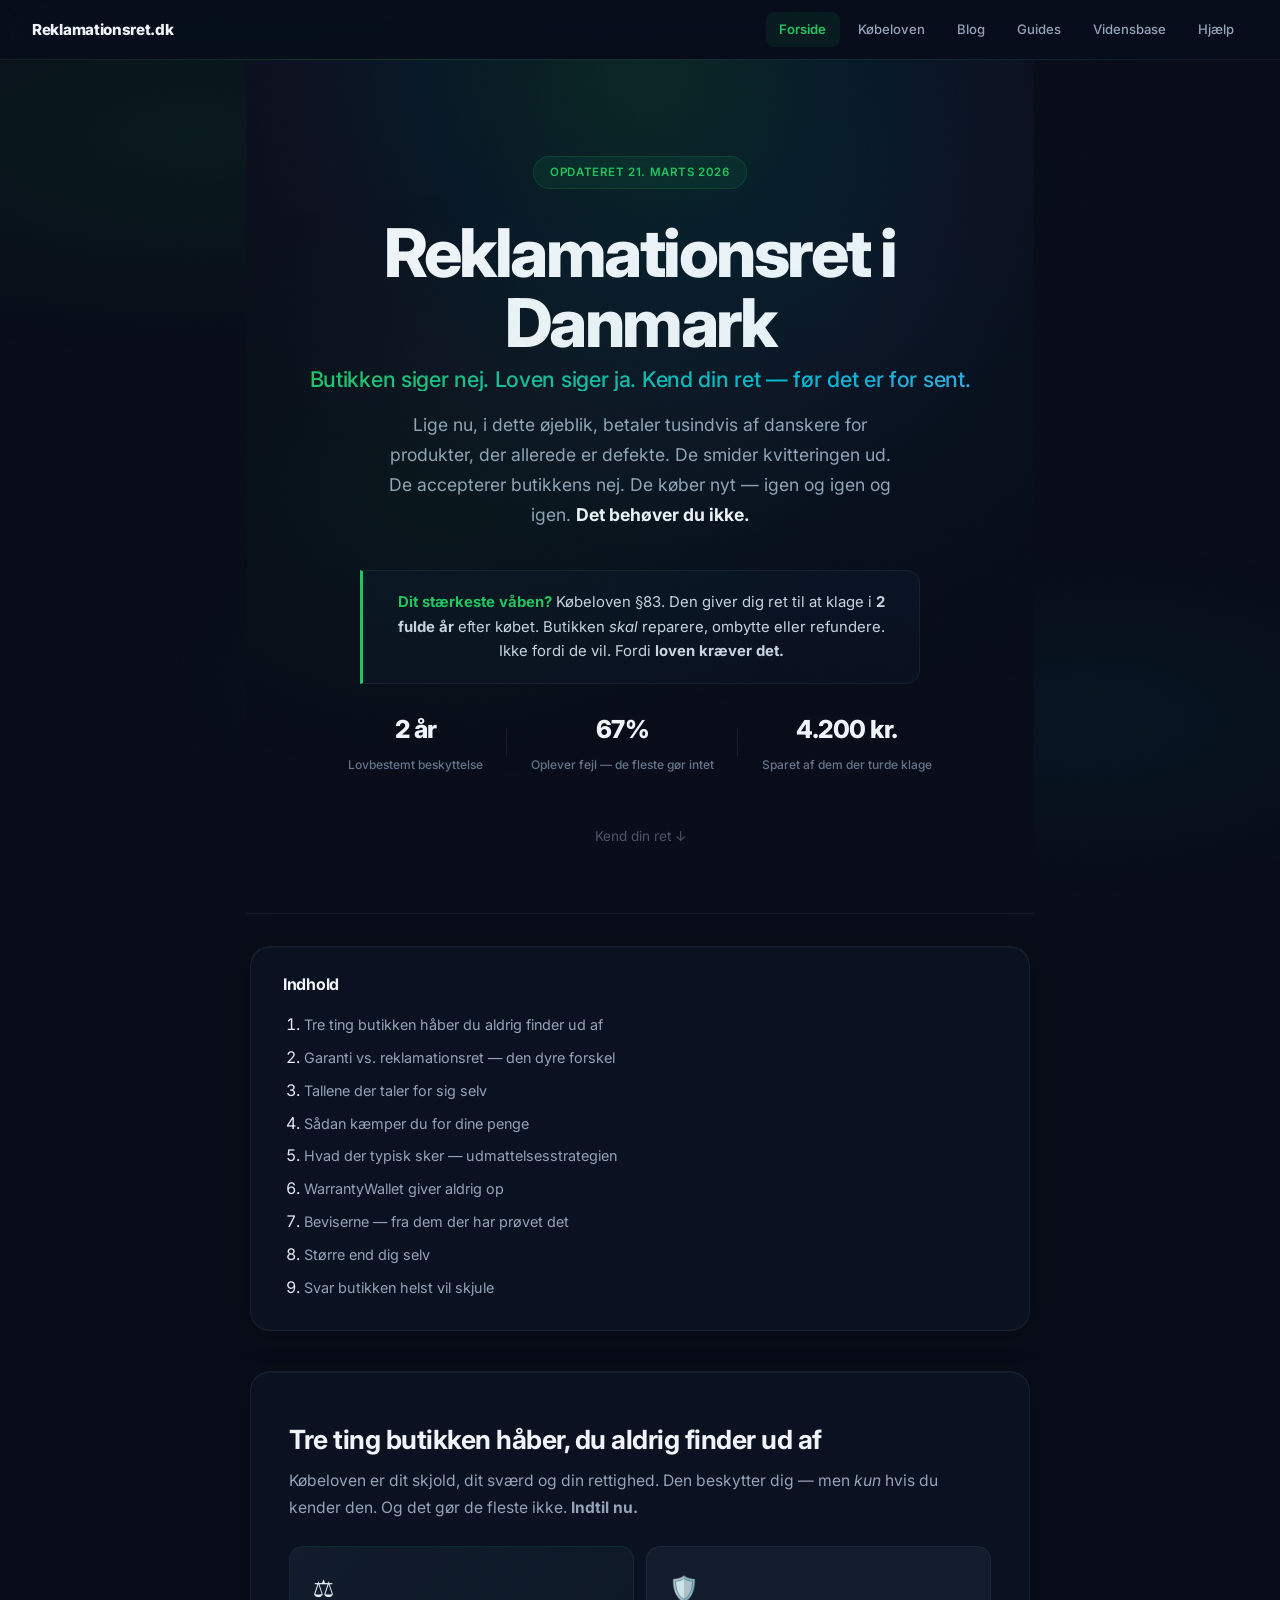
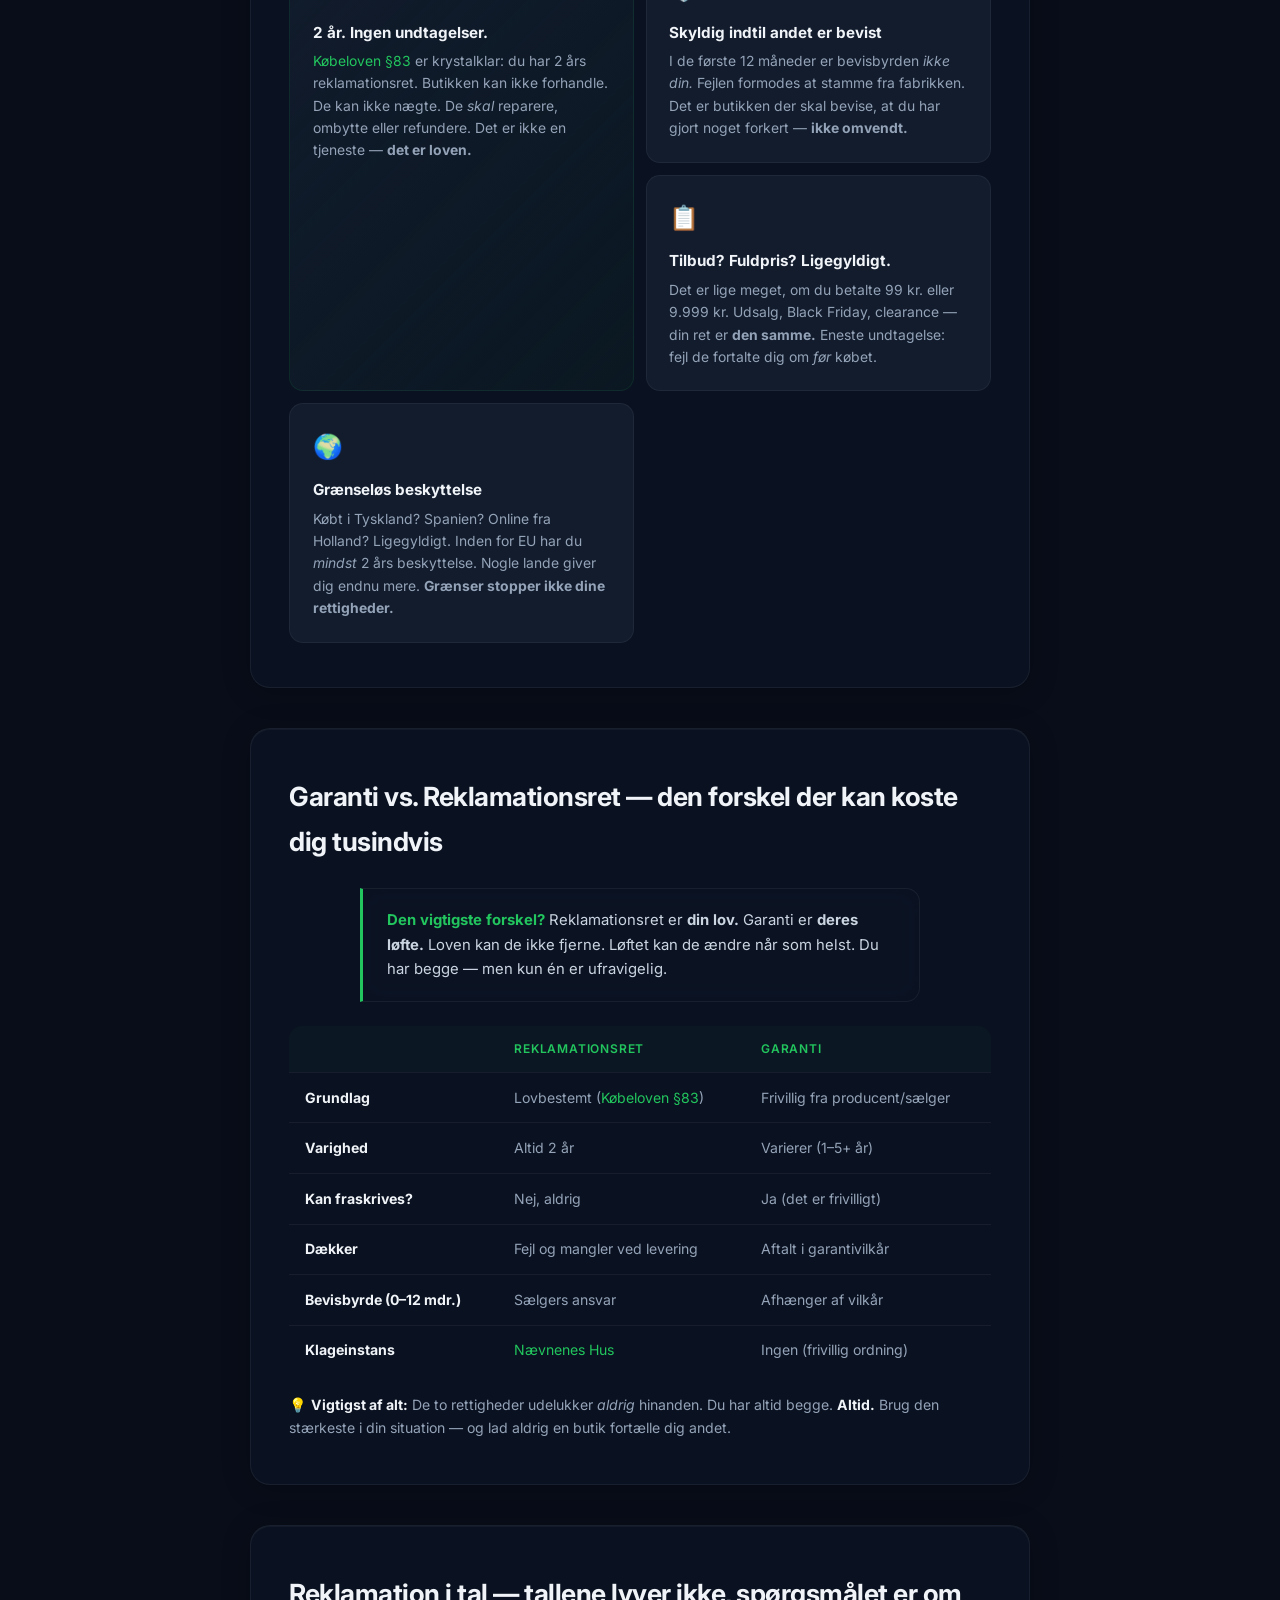
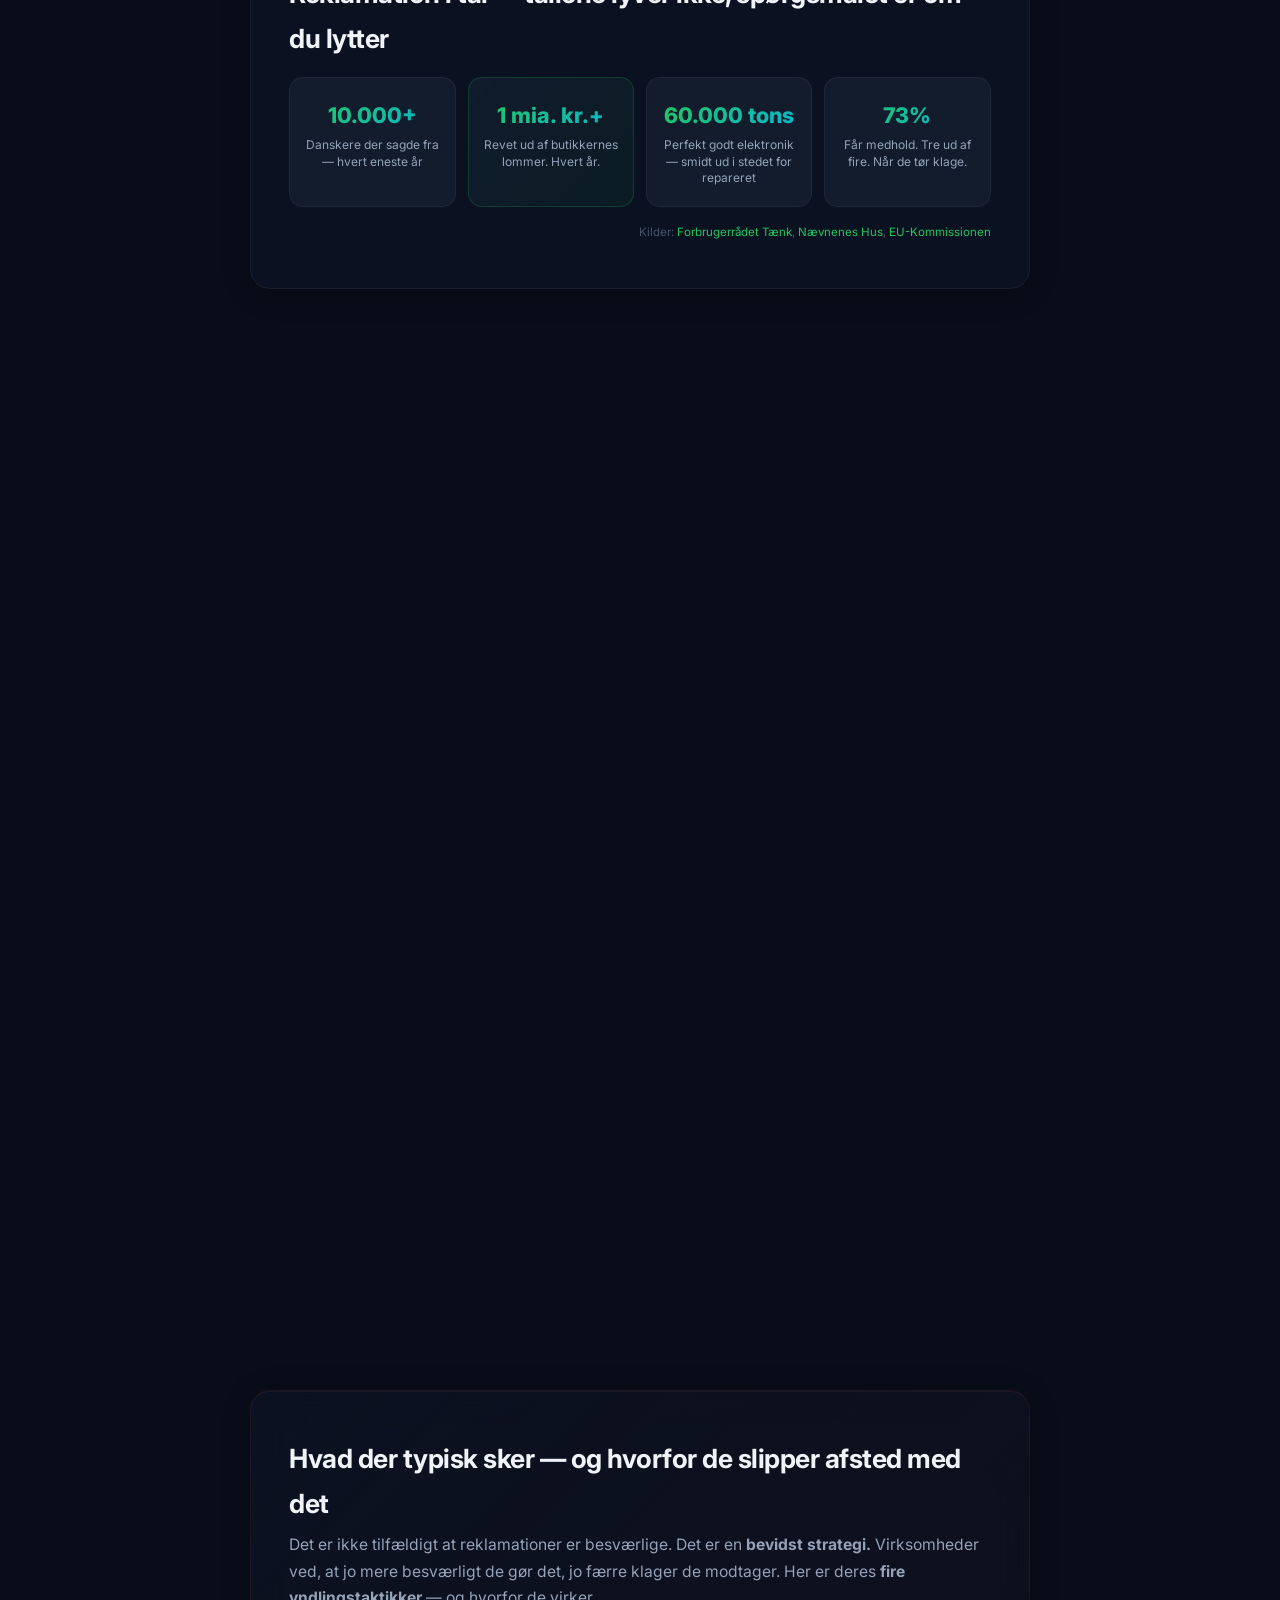
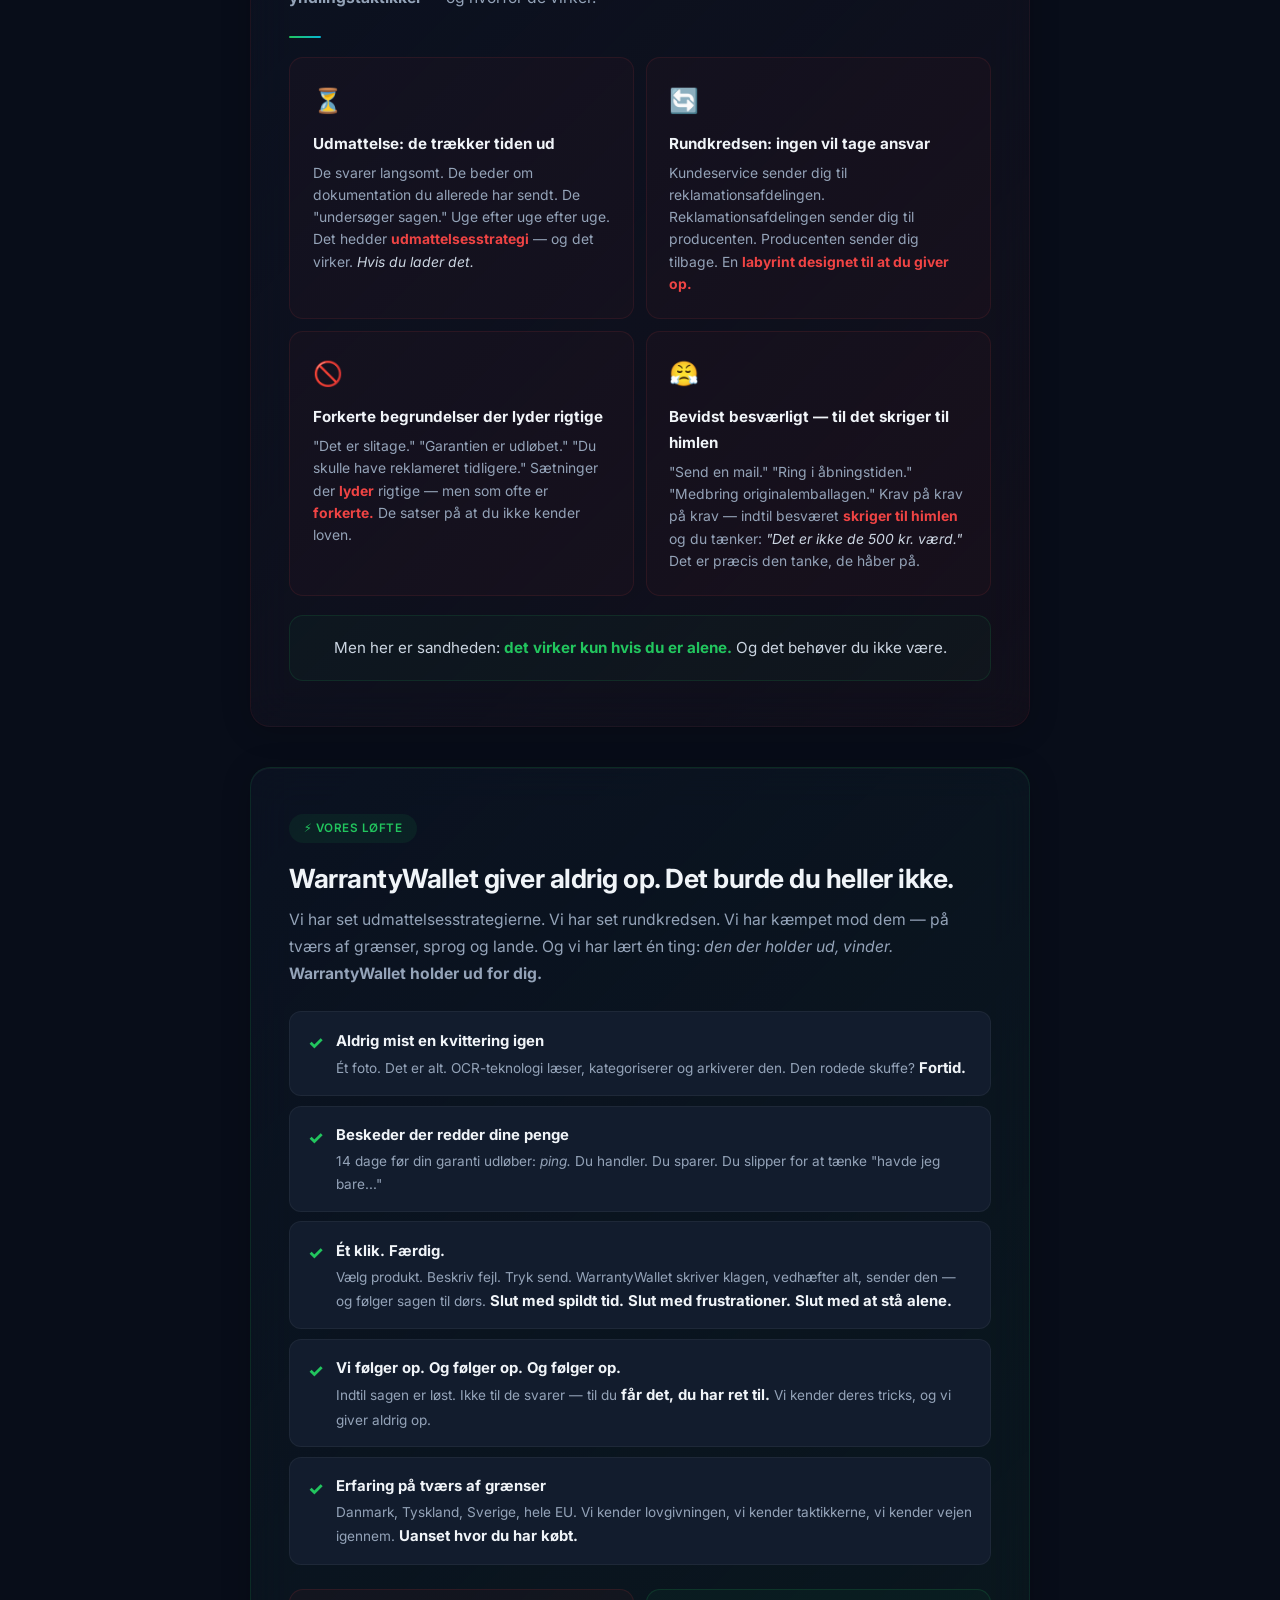
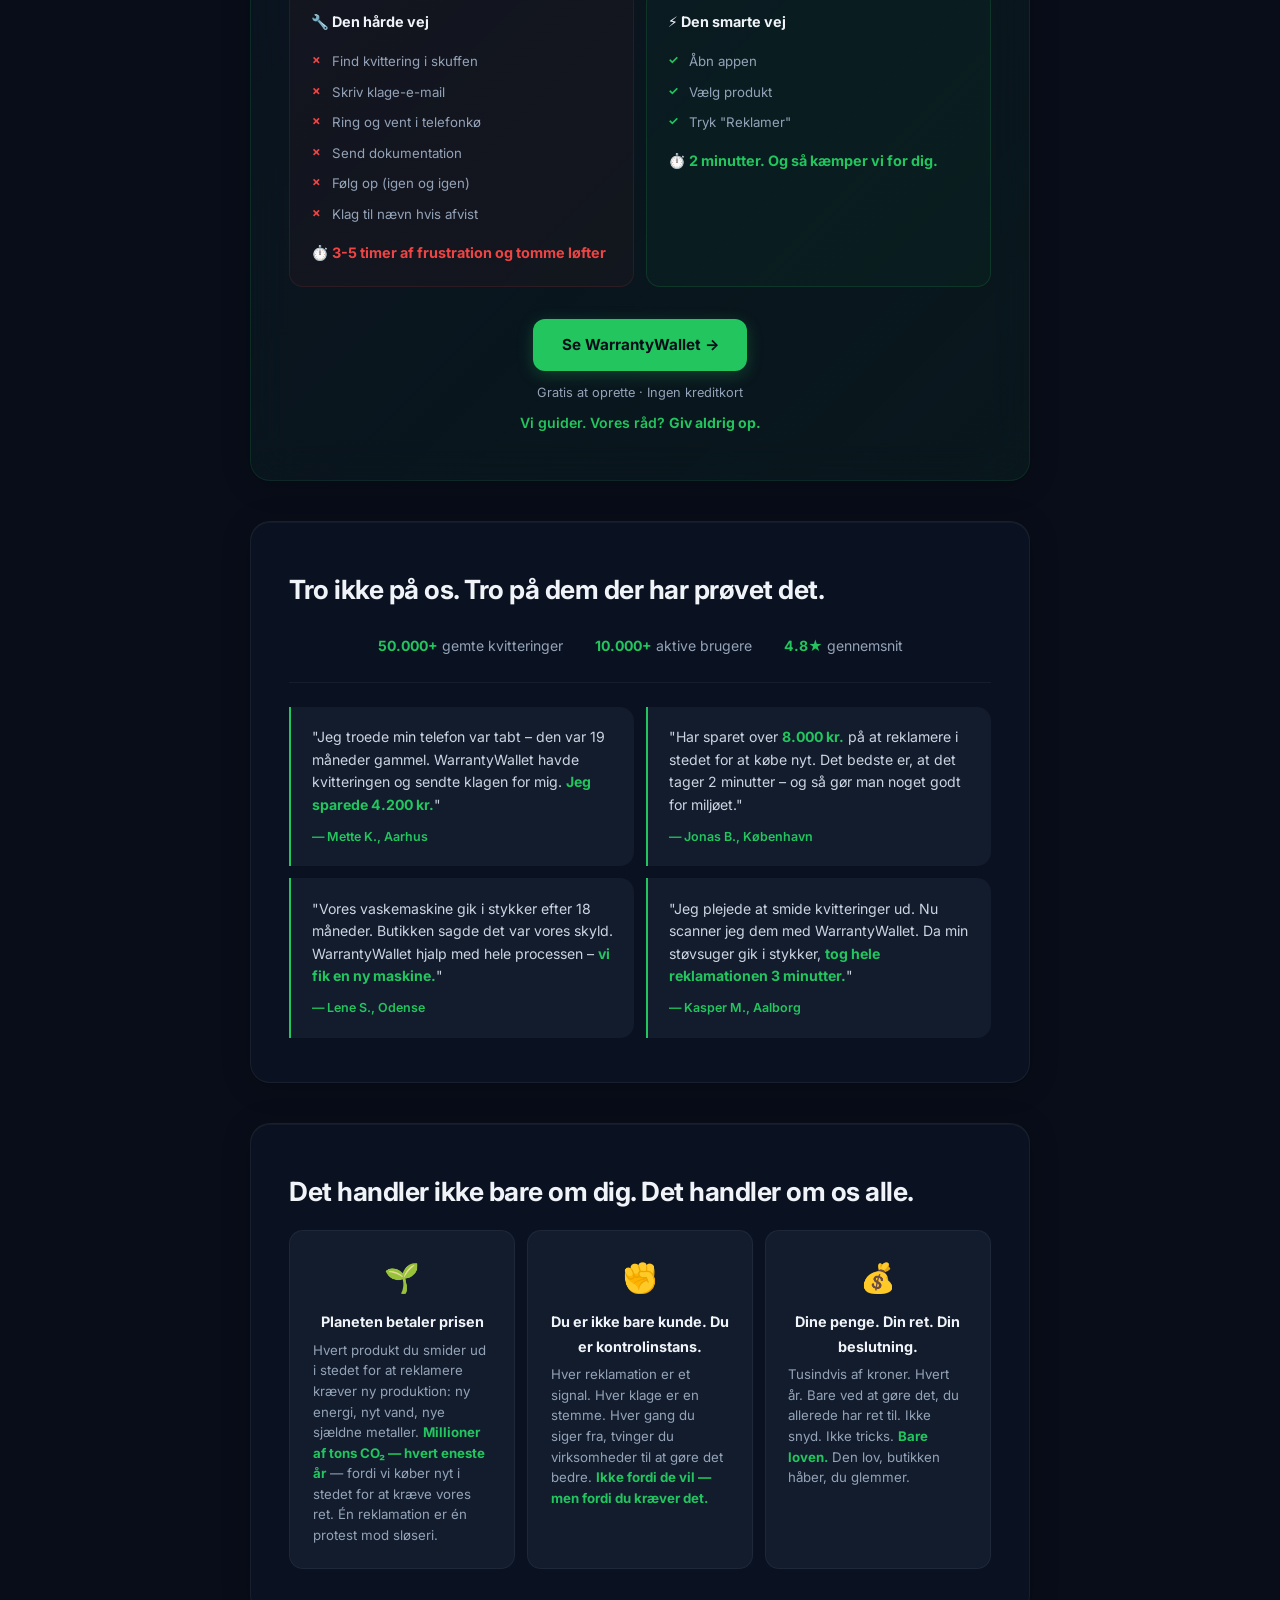
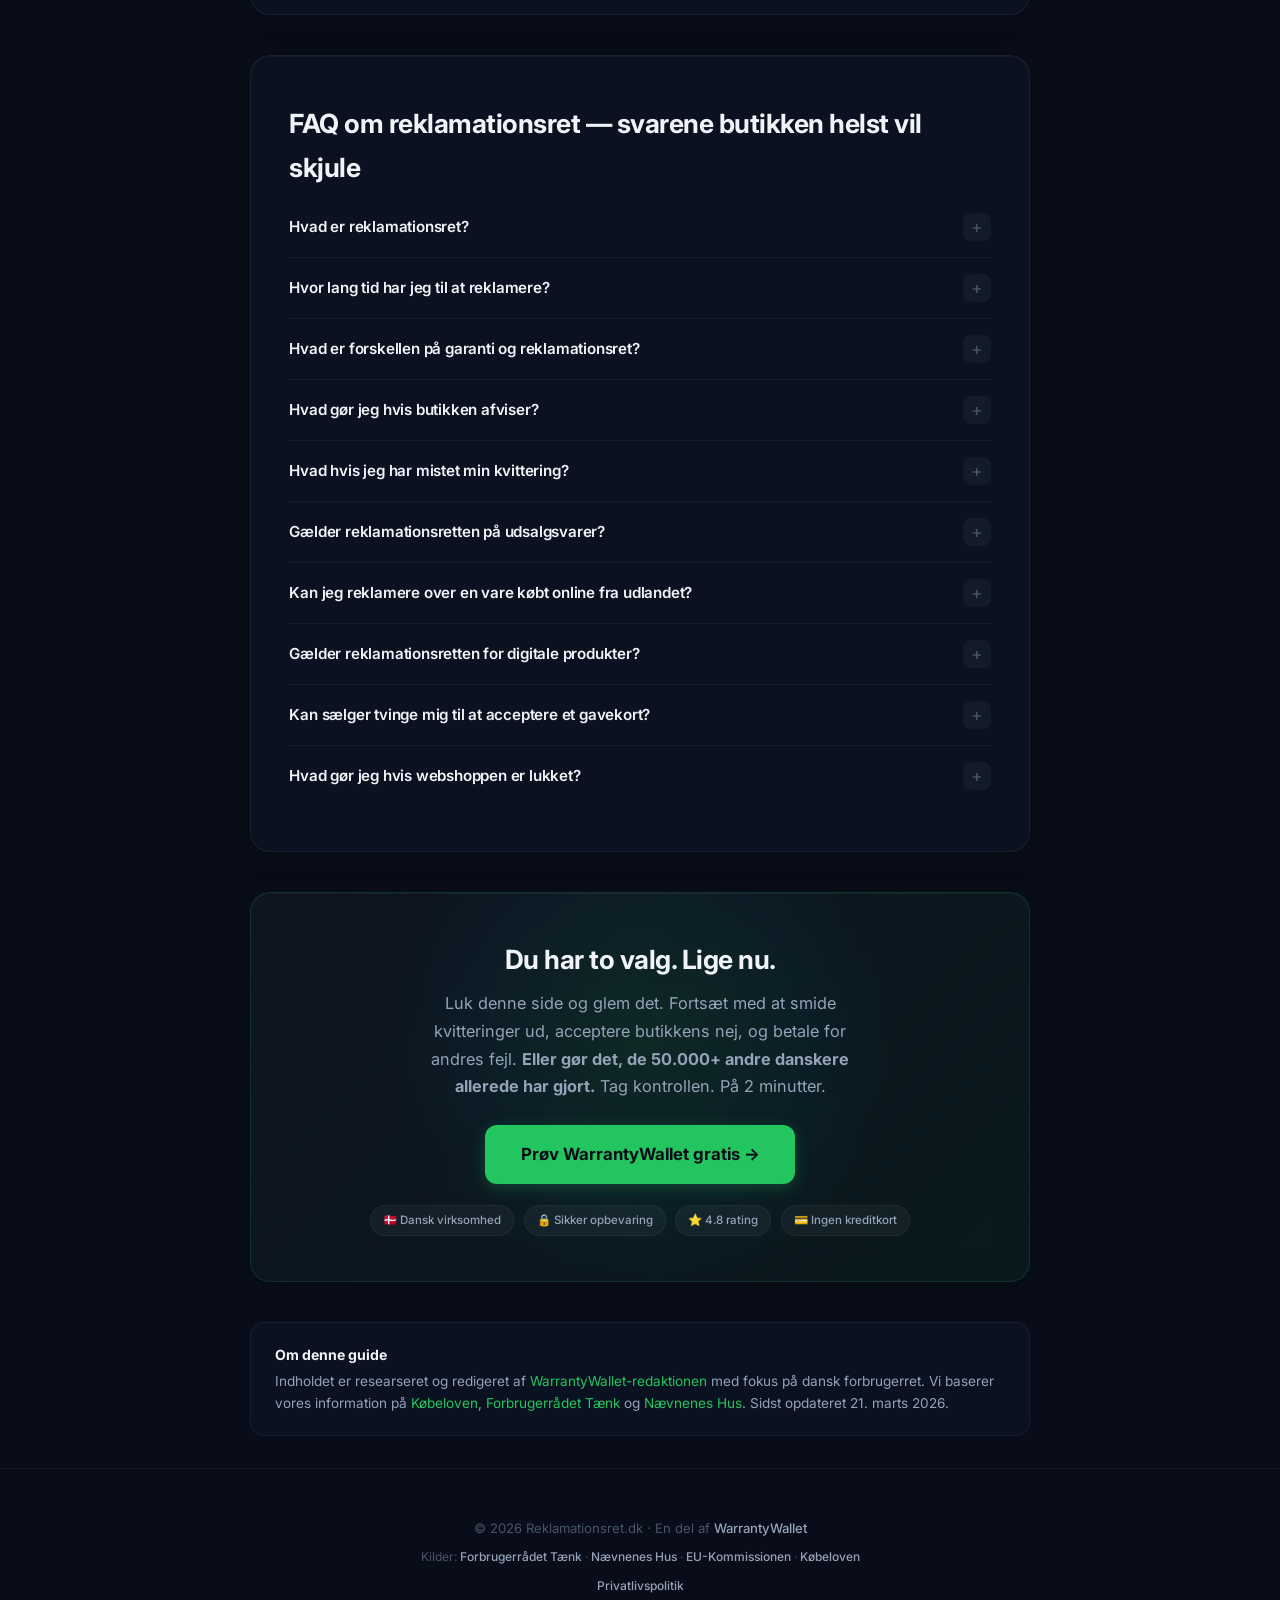
==== index.html @ 8899b4c7 "SEO: Købeloven pillar page, title tag, nav links, freshness dates, sitemap update" ====
<!DOCTYPE html>
<html lang="da">
<head>
    <meta charset="UTF-8">
    <meta name="viewport" content="width=device-width, initial-scale=1.0">
    <title>Reklamationsret & Købeloven i Danmark – Guide til dine rettigheder (2026)</title>
    <meta name="description" content="Reklamationsret i Danmark: 2 års reklamationsfrist (Købeloven §83), 100 kr. klagegebyr til Nævnenes Hus, 73% får medhold. Garanti vs. reklamationsret, trin-for-trin klage-guide.">
    <meta name="keywords" content="reklamationsret, reklamation, reklamationsret danmark, forbrugerrettigheder, klage butik, garanti, købeloven, forbrugerrådet, reklamere, garanti vs reklamationsret, fortrydelsesret">
    <meta name="robots" content="index, follow">
    <meta name="subject" content="Reklamationsret og forbrugerrettigheder i Danmark">
    <meta name="topic" content="Dansk forbrugerret, Købeloven §83, reklamation, garanti, klageadgang">
    <link rel="canonical" href="https://reklamationsret.dk/">

    <!-- Open Graph -->
    <meta property="og:title" content="Reklamationsret i Danmark – Din komplette guide (2026)">
    <meta property="og:description" content="Alt om reklamationsret: 2 års reklamationsfrist, garanti vs. reklamationsret, trin-for-trin klage-guide og den smarteste måde at beskytte dine køb.">
    <meta property="og:url" content="https://reklamationsret.dk/">
    <meta property="og:type" content="website">
    <meta property="og:site_name" content="Reklamationsret.dk">
    <meta property="og:locale" content="da_DK">
    <meta property="og:image" content="https://reklamationsret.dk/og-image.png">
    <meta property="og:image:width" content="1200">
    <meta property="og:image:height" content="630">
    <meta property="og:image:alt" content="Reklamationsret.dk – Kend dine rettigheder som forbruger i Danmark">

    <!-- Twitter Card -->
    <meta name="twitter:card" content="summary_large_image">
    <meta name="twitter:title" content="Reklamationsret i Danmark – Din komplette guide (2026)">
    <meta name="twitter:description" content="Alt om reklamationsret: 2 års reklamationsfrist, garanti vs. reklamationsret, trin-for-trin klage-guide og den smarteste måde at beskytte dine køb.">
    <meta name="twitter:image" content="https://reklamationsret.dk/og-image.png">

    <!-- Favicon (SVG data URI) -->
    <link rel="icon" href="data:image/svg+xml,<svg xmlns='http://www.w3.org/2000/svg' viewBox='0 0 100 100'><text y='.9em' font-size='90'>⚖️</text></svg>" type="image/svg+xml">

    <link rel="preconnect" href="https://fonts.googleapis.com">
    <link rel="preconnect" href="https://fonts.gstatic.com" crossorigin>
    <link rel="dns-prefetch" href="//plausible.io">
    <link rel="dns-prefetch" href="//www.googletagmanager.com">
    <link rel="preconnect" href="https://plausible.io" crossorigin>
    <link rel="preconnect" href="https://www.googletagmanager.com" crossorigin>
    <link href="https://fonts.googleapis.com/css2?family=Inter:wght@400;600;700;800&display=swap" rel="stylesheet">
    <link rel="stylesheet" href="style.css">

    <!-- Privacy-friendly analytics by Plausible -->
    <script async src="https://plausible.io/js/pa-KfrIk4peE_4ubFGHQhBqu.js"></script>
    <script>
      window.plausible=window.plausible||function(){(plausible.q=plausible.q||[]).push(arguments)},plausible.init=plausible.init||function(i){plausible.o=i||{}};
      plausible.init()
    </script>

    <!-- Google tag (gtag.js) -->
    <script async src="https://www.googletagmanager.com/gtag/js?id=G-L14W5DXLNR"></script>
    <script>
      window.dataLayer = window.dataLayer || [];
      function gtag(){dataLayer.push(arguments);}
      gtag('js', new Date());
      gtag('config', 'G-L14W5DXLNR');
    </script>

    <!-- WebSite Schema + SearchAction -->
    <script type="application/ld+json">
    {
      "@context": "https://schema.org",
      "@type": "WebSite",
      "name": "Reklamationsret.dk",
      "url": "https://reklamationsret.dk/",
      "description": "Danmarks mest komplette guide til reklamationsret og forbrugerrettigheder",
      "inLanguage": "da",
      "publisher": {
        "@type": "Organization",
        "name": "WarrantyWallet",
        "url": "https://warrantywallet.dk"
      }
    }
    </script>

    <!-- Organization Schema -->
    <script type="application/ld+json">
    {
      "@context": "https://schema.org",
      "@type": "Organization",
      "name": "Reklamationsret.dk",
      "url": "https://reklamationsret.dk",
      "parentOrganization": {
        "@type": "Organization",
        "name": "WarrantyWallet",
        "url": "https://warrantywallet.dk"
      },
      "sameAs": [
        "https://blog.reklamationsret.dk",
        "https://guide.reklamationsret.dk",
        "https://info.reklamationsret.dk",
        "https://hjaelp.reklamationsret.dk"
      ]
    }
    </script>

    <!-- HowTo Schema: Sådan reklamerer du -->
    <script type="application/ld+json">
    {
      "@context": "https://schema.org",
      "@type": "HowTo",
      "name": "Sådan reklamerer du over en defekt vare i Danmark",
      "description": "Trin-for-trin guide til at bruge din reklamationsret korrekt ifølge Købeloven",
      "totalTime": "PT1H",
      "step": [
        {
          "@type": "HowToStep",
          "position": 1,
          "name": "Find din kvittering",
          "text": "Tjek e-mail, skuffer, tasker og bankudtog. Uden bevis for købet er det svært at komme videre. Kontoudtog og ordrebekræftelser gælder også."
        },
        {
          "@type": "HowToStep",
          "position": 2,
          "name": "Dokumentér fejlen",
          "text": "Tag billeder og video af problemet. Notér hvornår fejlen opstod og beskriv den præcist."
        },
        {
          "@type": "HowToStep",
          "position": 3,
          "name": "Kontakt butikken skriftligt",
          "text": "Skriv en e-mail med købsdato, fejlbeskrivelse og hvad du forventer: reparation, ombytning eller refundering."
        },
        {
          "@type": "HowToStep",
          "position": 4,
          "name": "Vent på svar og følg op",
          "text": "Butikken har rimelig tid til at svare. Hører du intet inden 14 dage, send en rykker. Gem al korrespondance."
        },
        {
          "@type": "HowToStep",
          "position": 5,
          "name": "Klag videre hvis de afviser",
          "text": "Kontakt Center for Klageløsning (Nævnenes Hus) for 100 kr. eller Forbrugerrådet Tænk for gratis rådgivning."
        }
      ]
    }
    </script>

    <!-- FAQ Schema for Google Rich Snippets -->
    <script type="application/ld+json">
    {
      "@context": "https://schema.org",
      "@type": "FAQPage",
      "mainEntity": [
        {
          "@type": "Question",
          "name": "Hvad er reklamationsret?",
          "acceptedAnswer": {
            "@type": "Answer",
            "text": "Reklamationsret er din lovbestemte ret til at klage over fejl og mangler ved et produkt i op til 2 år efter købet, jf. Købeloven §83. Butikken skal enten reparere, ombytte, give prisafslag eller refundere."
          }
        },
        {
          "@type": "Question",
          "name": "Hvor lang tid har jeg til at reklamere?",
          "acceptedAnswer": {
            "@type": "Answer",
            "text": "Du har 2 års reklamationsret fra købsdatoen. De første 12 måneder formodes fejlen at have været der fra starten (omvendt bevisbyrde), så det er butikkens ansvar at bevise det modsatte."
          }
        },
        {
          "@type": "Question",
          "name": "Hvad er forskellen på garanti og reklamationsret?",
          "acceptedAnswer": {
            "@type": "Answer",
            "text": "Reklamationsret er lovbestemt (Købeloven §83) og gælder altid i 2 år – den kan ikke fraskrives. Garanti er en frivillig ordning fra producent eller sælger, der kommer oven i reklamationsretten og kan variere i længde og vilkår."
          }
        },
        {
          "@type": "Question",
          "name": "Hvad gør jeg hvis butikken afviser min reklamation?",
          "acceptedAnswer": {
            "@type": "Answer",
            "text": "Hvis butikken afviser, kan du klage til Center for Klageløsning (Nævnenes Hus) for 100 kr. Du kan også kontakte Forbrugerrådet Tænk for gratis rådgivning. Ca. 73% af forbrugere får medhold når de klager korrekt."
          }
        },
        {
          "@type": "Question",
          "name": "Hvad hvis jeg har mistet min kvittering?",
          "acceptedAnswer": {
            "@type": "Answer",
            "text": "Uden kvittering kan det være svært at bevise dit køb. Kontoudtog, ordrebekræftelse via e-mail eller et vidne kan bruges som alternativ dokumentation. Digitale løsninger som WarrantyWallet gemmer dine kvitteringer automatisk."
          }
        },
        {
          "@type": "Question",
          "name": "Kan jeg reklamere over en vare købt på udsalg?",
          "acceptedAnswer": {
            "@type": "Answer",
            "text": "Ja. Din reklamationsret gælder uanset om varen er købt på udsalg, tilbud eller til fuld pris. Den eneste undtagelse er fejl, som du blev gjort opmærksom på før købet."
          }
        },
        {
          "@type": "Question",
          "name": "Kan jeg reklamere over en vare købt online fra udlandet?",
          "acceptedAnswer": {
            "@type": "Answer",
            "text": "Ja, ved køb fra EU-lande har du mindst 2 års reklamationsret. Ved køb fra lande uden for EU gælder sælgerlandets regler, men betaler du med kreditkort kan du ofte gøre indsigelse via din bank."
          }
        },
        {
          "@type": "Question",
          "name": "Gælder reklamationsretten for digitale produkter?",
          "acceptedAnswer": {
            "@type": "Answer",
            "text": "Ja, siden 2022 er digitalt indhold og digitale tjenester også dækket af reklamationsretten i Danmark. Det gælder software, streaming-tjenester, apps og digitale spil."
          }
        },
        {
          "@type": "Question",
          "name": "Kan sælger tilbyde et gavekort i stedet for refundering?",
          "acceptedAnswer": {
            "@type": "Answer",
            "text": "Nej, du har ret til at vælge mellem reparation, ombytning, prisafslag eller fuld refundering. Sælger kan ikke tvinge dig til at acceptere et gavekort, medmindre du selv ønsker det."
          }
        },
        {
          "@type": "Question",
          "name": "Hvad gør jeg hvis en webshop er lukket?",
          "acceptedAnswer": {
            "@type": "Answer",
            "text": "Hvis du har betalt med kreditkort, kan du gøre indsigelse via din bank. Du kan også anmelde kravet til konkursboet. Ved MobilePay eller bankoverførsel er mulighederne mere begrænsede – kontakt Forbrugerrådet Tænk for rådgivning."
          }
        }
      ]
    }
    </script>

    <!-- BreadcrumbList Schema -->
    <script type="application/ld+json">
    {
      "@context": "https://schema.org",
      "@type": "BreadcrumbList",
      "itemListElement": [
        {
          "@type": "ListItem",
          "position": 1,
          "name": "Reklamationsret.dk",
          "item": "https://reklamationsret.dk/"
        }
      ]
    }
    </script>
</head>
<body>

    <div class="scroll-progress"></div>
    <nav class="topnav">
        <a href="https://reklamationsret.dk" class="nav-logo">Reklamationsret.dk</a>
        <div class="nav-links">
            <a href="https://reklamationsret.dk" class="active">Forside</a>
            <a href="https://reklamationsret.dk/kobeloven.html">Købeloven</a>
            <a href="https://blog.reklamationsret.dk">Blog</a>
            <a href="https://guide.reklamationsret.dk">Guides</a>
            <a href="https://info.reklamationsret.dk">Vidensbase</a>
            <a href="https://hjaelp.reklamationsret.dk">Hjælp</a>
        </div>
        <button class="menu-toggle" aria-label="Menu" onclick="this.classList.toggle('active');this.previousElementSibling.classList.toggle('open')"><span></span><span></span><span></span></button>
    </nav>

    <main>
    <article>

    <!-- ATTENTION: Emotional hook -->
    <header>
        <time datetime="2026-03-21" class="badge">Opdateret 21. marts 2026</time>
        <h1>Reklamationsret i Danmark<br><span>Butikken siger nej. Loven siger ja. Kend din ret — før det er for sent.</span></h1>
        <p class="subtitle">Lige nu, i dette øjeblik, betaler tusindvis af danskere for produkter, der allerede er defekte. De smider kvitteringen ud. De accepterer butikkens nej. De køber nyt — igen og igen og igen. <strong>Det behøver du ikke.</strong></p>

        <div class="quick-answer" role="definition">
            <strong>Dit stærkeste våben?</strong> Købeloven §83. Den giver dig ret til at klage i <strong>2 fulde år</strong> efter købet. Butikken <em>skal</em> reparere, ombytte eller refundere. Ikke fordi de vil. Fordi <strong>loven kræver det.</strong>
        </div>

        <div class="hero-stats">
            <div class="hero-stat">
                <strong>2 år</strong>
                <span>Lovbestemt beskyttelse</span>
            </div>
            <div class="hero-stat">
                <strong>67%</strong>
                <span>Oplever fejl — de fleste gør intet</span>
            </div>
            <div class="hero-stat">
                <strong>4.200 kr.</strong>
                <span>Sparet af dem der turde klage</span>
            </div>
        </div>
        <a href="#indhold" class="scroll-hint">Kend din ret ↓</a>
    </header>

    <!-- TABLE OF CONTENTS -->
    <nav id="indhold" class="toc" aria-label="Indholdsfortegnelse">
        <h2>Indhold</h2>
        <ol>
            <li><a href="#knowledge">Tre ting butikken håber du aldrig finder ud af</a></li>
            <li><a href="#garanti-vs-reklamationsret">Garanti vs. reklamationsret — den dyre forskel</a></li>
            <li><a href="#stats">Tallene der taler for sig selv</a></li>
            <li><a href="#guide">Sådan kæmper du for dine penge</a></li>
            <li><a href="#tactics">Hvad der typisk sker — udmattelsesstrategien</a></li>
            <li><a href="#discovery">WarrantyWallet giver aldrig op</a></li>
            <li><a href="#proof">Beviserne — fra dem der har prøvet det</a></li>
            <li><a href="#impact">Større end dig selv</a></li>
            <li><a href="#faq">Svar butikken helst vil skjule</a></li>
        </ol>
    </nav>

    <!-- INTEREST: Build knowledge & credibility -->
    <section id="knowledge" class="knowledge">
        <h2>Tre ting butikken håber, du aldrig finder ud af</h2>
        <p class="section-intro">Købeloven er dit skjold, dit sværd og din rettighed. Den beskytter dig — men <em>kun</em> hvis du kender den. Og det gør de fleste ikke. <strong>Indtil nu.</strong></p>
        <div class="fact-cards">
            <div class="fact-card">
                <div class="fact-icon">⚖️</div>
                <h3>2 år. Ingen undtagelser.</h3>
                <p><a href="https://reklamationsret.dk/kobeloven.html">Købeloven §83</a> er krystalklar: du har 2 års reklamationsret. Butikken kan ikke forhandle. De kan ikke nægte. De <em>skal</em> reparere, ombytte eller refundere. Det er ikke en tjeneste — <strong>det er loven.</strong></p>
            </div>
            <div class="fact-card">
                <div class="fact-icon">🛡️</div>
                <h3>Skyldig indtil andet er bevist</h3>
                <p>I de første 12 måneder er bevisbyrden <em>ikke din.</em> Fejlen formodes at stamme fra fabrikken. Det er butikken der skal bevise, at du har gjort noget forkert — <strong>ikke omvendt.</strong></p>
            </div>
            <div class="fact-card">
                <div class="fact-icon">📋</div>
                <h3>Tilbud? Fuldpris? Ligegyldigt.</h3>
                <p>Det er lige meget, om du betalte 99 kr. eller 9.999 kr. Udsalg, Black Friday, clearance — din ret er <strong>den samme.</strong> Eneste undtagelse: fejl de fortalte dig om <em>før</em> købet.</p>
            </div>
            <div class="fact-card">
                <div class="fact-icon">🌍</div>
                <h3>Grænseløs beskyttelse</h3>
                <p>Købt i Tyskland? Spanien? Online fra Holland? Ligegyldigt. Inden for EU har du <em>mindst</em> 2 års beskyttelse. Nogle lande giver dig endnu mere. <strong>Grænser stopper ikke dine rettigheder.</strong></p>
            </div>
        </div>
    </section>

    <!-- NEW: Garanti vs. Reklamationsret comparison -->
    <section id="garanti-vs-reklamationsret" class="garanti-comparison">
        <h2>Garanti vs. Reklamationsret — den forskel der kan koste dig tusindvis</h2>

        <div class="quick-answer" role="definition">
            <strong>Den vigtigste forskel?</strong> Reklamationsret er <strong>din lov.</strong> Garanti er <strong>deres løfte.</strong> Loven kan de ikke fjerne. Løftet kan de ændre når som helst. Du har begge — men kun én er ufravigelig.
        </div>

        <div class="garanti-table-wrap">
            <table class="garanti-table">
                <thead>
                    <tr>
                        <th></th>
                        <th>Reklamationsret</th>
                        <th>Garanti</th>
                    </tr>
                </thead>
                <tbody>
                    <tr>
                        <td><strong>Grundlag</strong></td>
                        <td>Lovbestemt (<a href="https://www.retsinformation.dk/eli/lta/2022/1457" target="_blank" rel="noopener">Købeloven §83</a>)</td>
                        <td>Frivillig fra producent/sælger</td>
                    </tr>
                    <tr>
                        <td><strong>Varighed</strong></td>
                        <td>Altid 2 år</td>
                        <td>Varierer (1–5+ år)</td>
                    </tr>
                    <tr>
                        <td><strong>Kan fraskrives?</strong></td>
                        <td>Nej, aldrig</td>
                        <td>Ja (det er frivilligt)</td>
                    </tr>
                    <tr>
                        <td><strong>Dækker</strong></td>
                        <td>Fejl og mangler ved levering</td>
                        <td>Aftalt i garantivilkår</td>
                    </tr>
                    <tr>
                        <td><strong>Bevisbyrde (0–12 mdr.)</strong></td>
                        <td>Sælgers ansvar</td>
                        <td>Afhænger af vilkår</td>
                    </tr>
                    <tr>
                        <td><strong>Klageinstans</strong></td>
                        <td><a href="https://naevneneshus.dk" target="_blank" rel="noopener">Nævnenes Hus</a></td>
                        <td>Ingen (frivillig ordning)</td>
                    </tr>
                </tbody>
            </table>
        </div>

        <p class="garanti-note">💡 <strong>Vigtigst af alt:</strong> De to rettigheder udelukker <em>aldrig</em> hinanden. Du har altid begge. <strong>Altid.</strong> Brug den stærkeste i din situation — og lad aldrig en butik fortælle dig andet.</p>
    </section>

    <!-- Statistics & social proof -->
    <section id="stats" class="stats">
        <h2>Reklamation i tal — tallene lyver ikke, spørgsmålet er om du lytter</h2>
        <div class="stats-grid">
            <div class="stat-card">
                <div class="stat-number">10.000+</div>
                <div class="stat-label">Danskere der sagde fra — hvert eneste år</div>
            </div>
            <div class="stat-card accent">
                <div class="stat-number">1 mia. kr.+</div>
                <div class="stat-label">Revet ud af butikkernes lommer. Hvert år.</div>
            </div>
            <div class="stat-card">
                <div class="stat-number">60.000 tons</div>
                <div class="stat-label">Perfekt godt elektronik — smidt ud i stedet for repareret</div>
            </div>
            <div class="stat-card">
                <div class="stat-number">73%</div>
                <div class="stat-label">Får medhold. Tre ud af fire. Når de tør klage.</div>
            </div>
        </div>
        <p class="stats-source">Kilder: <a href="https://taenk.dk" target="_blank" rel="noopener">Forbrugerrådet Tænk</a>, <a href="https://naevneneshus.dk" target="_blank" rel="noopener">Nævnenes Hus</a>, <a href="https://commission.europa.eu/live-work-travel-eu/consumer-rights-and-complaints_da" target="_blank" rel="noopener">EU-Kommissionen</a></p>
    </section>

    <!-- INTEREST → DESIRE: Pain builder -->
    <section id="guide" class="guide">
        <h2>Sådan reklamerer du — kæmp for dine penge, trin for trin</h2>
        <p class="section-intro">Det burde være nemt. Det burde være hurtigt. Det burde ikke kræve en guide. <strong>Men virkeligheden ser anderledes ud.</strong> Her er de 6 trin, du desværre skal igennem:</p>

        <div class="steps">
            <div class="step">
                <div class="step-num">1</div>
                <div class="step-content">
                    <h3>Find din kvittering — hvis du kan</h3>
                    <p>Skuffen. Tasken. E-mailen. Bankudtoget. Du leder og leder og leder. Uden kvittering starter du på bar bund. <strong>Og det ved butikken.</strong></p>
                </div>
            </div>
            <div class="step">
                <div class="step-num">2</div>
                <div class="step-content">
                    <h3>Dokumentér alt. Hvert eneste bevis tæller.</h3>
                    <p>Billeder. Video. Tidspunkt. Beskrivelse. Jo mere ammunition du samler nu, jo sværere bliver det for dem at sige nej bagefter.</p>
                </div>
            </div>
            <div class="step">
                <div class="step-num">3</div>
                <div class="step-content">
                    <h3>Skriv til dem. Aldrig ring — skriv.</h3>
                    <p>Et telefonopkald forsvinder. En e-mail består. Angiv dato, fejl og krav — sort på hvidt. Reparation, ombytning eller pengene tilbage. <strong>Giv dem ikke plads til at "glemme" samtalen.</strong></p>
                </div>
            </div>
            <div class="step">
                <div class="step-num">4</div>
                <div class="step-content">
                    <h3>Vent. Og vent. Og vent.</h3>
                    <p>14 dage. Så en rykker. Så 14 dage mere. Tavshed er deres stærkeste våben. <strong>Tålmodighed er dit.</strong> Gem alt. Hver eneste besked.</p>
                </div>
            </div>
            <div class="step">
                <div class="step-num">5</div>
                <div class="step-content">
                    <h3>De sagde nej? Godt. Nu eskalerer du.</h3>
                    <p>100 kr. til <a href="https://naevneneshus.dk" target="_blank" rel="noopener">Nævnenes Hus</a>. Gratis rådgivning hos <a href="https://taenk.dk" target="_blank" rel="noopener">Forbrugerrådet Tænk</a>. <strong>73% får medhold.</strong> Butikken satser på, at du giver op. Bevis dem forkert.</p>
                </div>
            </div>
            <div class="step">
                <div class="step-num">6</div>
                <div class="step-content">
                    <h3>Og så... starter du forfra. Igen.</h3>
                    <p>Næste gang. Ny kvittering. Ny dokumentation. Ny e-mail. Ny ventetid. For <em>hvert eneste produkt</em>, resten af dit liv. Medmindre...</p>
                </div>
            </div>
        </div>

        <div class="pain-box">
            <h3>Lad os være ærlige.</h3>
            <p>Du <em>ved</em>, du har ret. Du kan <em>mærke</em> det. Men kvitteringen? Væk. Butikken? Travl med at ignorere dig. Du ringer. Du venter i kø. Du sender en mail. Og en til. Og en til. Og til sidst — <strong>giver du op. Præcis som de håbede.</strong></p>
            <p><strong>3-5 timer.</strong> Så lang tid bruger den gennemsnitlige dansker på én reklamation. De fleste giver op halvvejs. <em>Og det ved butikkerne. Det er hele deres strategi.</em></p>
        </div>
    </section>

    <!-- WHAT TYPICALLY HAPPENS: Attrition tactics -->
    <section id="tactics" class="tactics-section">
        <h2>Hvad der typisk sker — og hvorfor de slipper afsted med det</h2>
        <p class="section-intro">Det er ikke tilfældigt at reklamationer er besværlige. Det er en <strong>bevidst strategi.</strong> Virksomheder ved, at jo mere besværligt de gør det, jo færre klager de modtager. Her er deres <strong>fire yndlingstaktikker</strong> — og hvorfor de virker.</p>
        <div class="section-divider"></div>
        <div class="tactics-grid">
            <div class="tactic-card">
                <div class="fact-icon">⏳</div>
                <h3>Udmattelse: de trækker tiden ud</h3>
                <p>De svarer langsomt. De beder om dokumentation du allerede har sendt. De "undersøger sagen." Uge efter uge efter uge. Det hedder <strong>udmattelsesstrategi</strong> — og det virker. <em>Hvis du lader det.</em></p>
            </div>
            <div class="tactic-card">
                <div class="fact-icon">🔄</div>
                <h3>Rundkredsen: ingen vil tage ansvar</h3>
                <p>Kundeservice sender dig til reklamationsafdelingen. Reklamationsafdelingen sender dig til producenten. Producenten sender dig tilbage. En <strong>labyrint designet til at du giver op.</strong></p>
            </div>
            <div class="tactic-card">
                <div class="fact-icon">🚫</div>
                <h3>Forkerte begrundelser der lyder rigtige</h3>
                <p>"Det er slitage." "Garantien er udløbet." "Du skulle have reklameret tidligere." Sætninger der <strong>lyder</strong> rigtige — men som ofte er <strong>forkerte.</strong> De satser på at du ikke kender loven.</p>
            </div>
            <div class="tactic-card">
                <div class="fact-icon">😤</div>
                <h3>Bevidst besværligt — til det skriger til himlen</h3>
                <p>"Send en mail." "Ring i åbningstiden." "Medbring originalemballagen." Krav på krav på krav — indtil besværet <strong>skriger til himlen</strong> og du tænker: <em>"Det er ikke de 500 kr. værd."</em> Det er præcis den tanke, de håber på.</p>
            </div>
        </div>
        <div class="tactics-callout">
            <p>Men her er sandheden: <strong>det virker kun hvis du er alene.</strong> Og det behøver du ikke være.</p>
        </div>
    </section>

    <!-- DESIRE: The discovery moment -->
    <section id="discovery" class="discovery">
        <div class="discovery-label">⚡ Vores løfte</div>
        <h2>WarrantyWallet giver aldrig op. Det burde du heller ikke.</h2>
        <p class="section-intro">Vi har set udmattelsesstrategierne. Vi har set rundkredsen. Vi har kæmpet mod dem — på tværs af grænser, sprog og lande. Og vi har lært én ting: <em>den der holder ud, vinder.</em> <strong>WarrantyWallet holder ud for dig.</strong></p>

        <div class="ww-features">
            <div class="ww-feature">
                <span class="ww-check">✓</span>
                <div>
                    <strong>Aldrig mist en kvittering igen</strong>
                    <p>Ét foto. Det er alt. OCR-teknologi læser, kategoriserer og arkiverer den. Den rodede skuffe? <strong>Fortid.</strong></p>
                </div>
            </div>
            <div class="ww-feature">
                <span class="ww-check">✓</span>
                <div>
                    <strong>Beskeder der redder dine penge</strong>
                    <p>14 dage før din garanti udløber: <em>ping.</em> Du handler. Du sparer. Du slipper for at tænke "havde jeg bare..."</p>
                </div>
            </div>
            <div class="ww-feature">
                <span class="ww-check">✓</span>
                <div>
                    <strong>Ét klik. Færdig.</strong>
                    <p>Vælg produkt. Beskriv fejl. Tryk send. WarrantyWallet skriver klagen, vedhæfter alt, sender den — og følger sagen til dørs. <strong>Slut med spildt tid. Slut med frustrationer. Slut med at stå alene.</strong></p>
                </div>
            </div>
            <div class="ww-feature">
                <span class="ww-check">✓</span>
                <div>
                    <strong>Vi følger op. Og følger op. Og følger op.</strong>
                    <p>Indtil sagen er løst. Ikke til de svarer — til du <strong>får det, du har ret til.</strong> Vi kender deres tricks, og vi giver aldrig op.</p>
                </div>
            </div>
            <div class="ww-feature">
                <span class="ww-check">✓</span>
                <div>
                    <strong>Erfaring på tværs af grænser</strong>
                    <p>Danmark, Tyskland, Sverige, hele EU. Vi kender lovgivningen, vi kender taktikkerne, vi kender vejen igennem. <strong>Uanset hvor du har købt.</strong></p>
                </div>
            </div>
        </div>

        <div class="comparison-box">
            <div class="comp-col comp-diy">
                <h4>🔧 Den hårde vej</h4>
                <ul>
                    <li>Find kvittering i skuffen</li>
                    <li>Skriv klage-e-mail</li>
                    <li>Ring og vent i telefonkø</li>
                    <li>Send dokumentation</li>
                    <li>Følg op (igen og igen)</li>
                    <li>Klag til nævn hvis afvist</li>
                </ul>
                <div class="comp-time">⏱️ 3-5 timer af frustration og tomme løfter</div>
            </div>
            <div class="comp-col comp-ww">
                <h4>⚡ Den smarte vej</h4>
                <ul>
                    <li>Åbn appen</li>
                    <li>Vælg produkt</li>
                    <li>Tryk "Reklamer"</li>
                </ul>
                <div class="comp-time">⏱️ 2 minutter. Og så kæmper vi for dig.</div>
            </div>
        </div>

        <div class="discovery-cta">
            <a href="https://warrantywallet.dk?utm_source=reklamationsret&utm_medium=referral&utm_campaign=landing&utm_content=discovery-cta" class="cta" rel="sponsored">Se WarrantyWallet →</a>
            <span class="cta-note">Gratis at oprette · Ingen kreditkort</span>
            <p class="cta-note" style="margin-top:0.5rem;font-size:0.88rem;color:var(--green);font-weight:600;">Vi guider. Vores råd? <strong>Giv aldrig op.</strong></p>
        </div>
    </section>

    <!-- DESIRE: Social proof -->
    <section id="proof" class="proof">
        <h2>Tro ikke på os. Tro på dem der har prøvet det.</h2>
        <div class="proof-stats">
            <div class="proof-stat"><strong>50.000+</strong> gemte kvitteringer</div>
            <div class="proof-stat"><strong>10.000+</strong> aktive brugere</div>
            <div class="proof-stat"><strong>4.8★</strong> gennemsnit</div>
        </div>
        <div class="testimonials-grid">
            <blockquote class="testimonial">
                <p>"Jeg troede min telefon var tabt – den var 19 måneder gammel. WarrantyWallet havde kvitteringen og sendte klagen for mig. <strong>Jeg sparede 4.200 kr.</strong>"</p>
                <cite>— Mette K., Aarhus</cite>
            </blockquote>
            <blockquote class="testimonial">
                <p>"Har sparet over <strong>8.000 kr.</strong> på at reklamere i stedet for at købe nyt. Det bedste er, at det tager 2 minutter – og så gør man noget godt for miljøet."</p>
                <cite>— Jonas B., København</cite>
            </blockquote>
            <blockquote class="testimonial">
                <p>"Vores vaskemaskine gik i stykker efter 18 måneder. Butikken sagde det var vores skyld. WarrantyWallet hjalp med hele processen – <strong>vi fik en ny maskine.</strong>"</p>
                <cite>— Lene S., Odense</cite>
            </blockquote>
            <blockquote class="testimonial">
                <p>"Jeg plejede at smide kvitteringer ud. Nu scanner jeg dem med WarrantyWallet. Da min støvsuger gik i stykker, <strong>tog hele reklamationen 3 minutter.</strong>"</p>
                <cite>— Kasper M., Aalborg</cite>
            </blockquote>
        </div>
    </section>

    <!-- DESIRE: Climate & bigger purpose -->
    <section id="impact" class="impact">
        <h2>Det handler ikke bare om dig. Det handler om os alle.</h2>
        <div class="impact-grid">
            <div class="impact-card">
                <div class="impact-icon">🌱</div>
                <h3>Planeten betaler prisen</h3>
                <p>Hvert produkt du smider ud i stedet for at reklamere kræver ny produktion: ny energi, nyt vand, nye sjældne metaller. <strong>Millioner af tons CO₂ — hvert eneste år</strong> — fordi vi køber nyt i stedet for at kræve vores ret. Én reklamation er én protest mod sløseri.</p>
            </div>
            <div class="impact-card">
                <div class="impact-icon">✊</div>
                <h3>Du er ikke bare kunde. Du er kontrolinstans.</h3>
                <p>Hver reklamation er et signal. Hver klage er en stemme. Hver gang du siger fra, tvinger du virksomheder til at gøre det bedre. <strong>Ikke fordi de vil — men fordi du kræver det.</strong></p>
            </div>
            <div class="impact-card">
                <div class="impact-icon">💰</div>
                <h3>Dine penge. Din ret. Din beslutning.</h3>
                <p>Tusindvis af kroner. Hvert år. Bare ved at gøre det, du allerede har ret til. Ikke snyd. Ikke tricks. <strong>Bare loven.</strong> Den lov, butikken håber, du glemmer.</p>
            </div>
        </div>
    </section>

    <!-- FAQ accordion (SEO + information) -->
    <section id="faq" class="faq">
        <h2>FAQ om reklamationsret — svarene butikken helst vil skjule</h2>
        <details>
            <summary>Hvad er reklamationsret?</summary>
            <p>Reklamationsret er din lovbestemte ret til at klage over fejl og mangler ved et produkt i op til 2 år efter købet, jf. Købeloven §83. Butikken skal enten reparere, ombytte, give prisafslag eller refundere.</p>
        </details>
        <details>
            <summary>Hvor lang tid har jeg til at reklamere?</summary>
            <p>Du har 2 års reklamationsret fra købsdatoen. De første 12 måneder formodes fejlen at have været der fra starten (omvendt bevisbyrde), så her er det butikkens ansvar at bevise det modsatte.</p>
        </details>
        <details>
            <summary>Hvad er forskellen på garanti og reklamationsret?</summary>
            <p>Reklamationsret er lovbestemt (Købeloven §83) og gælder altid i 2 år – den kan ikke fraskrives. Garanti er en frivillig ordning fra producent eller sælger, der kommer oven i reklamationsretten. Du har altid begge rettigheder. Se vores <a href="#garanti-vs-reklamationsret">detaljerede sammenligning</a>.</p>
        </details>
        <details>
            <summary>Hvad gør jeg hvis butikken afviser?</summary>
            <p>Klag til <a href="https://naevneneshus.dk" target="_blank" rel="noopener">Center for Klageløsning</a> (Nævnenes Hus) for 100 kr. Du kan også kontakte <a href="https://taenk.dk" target="_blank" rel="noopener">Forbrugerrådet Tænk</a> for gratis rådgivning. Ca. 73% af forbrugere får medhold når de klager korrekt.</p>
        </details>
        <details>
            <summary>Hvad hvis jeg har mistet min kvittering?</summary>
            <p>Uden kvittering kan det være svært at bevise dit køb. Kontoudtog, ordrebekræftelse via e-mail eller et vidne kan bruges som alternativ dokumentation. Digitale løsninger som WarrantyWallet gemmer dine kvitteringer automatisk, så du aldrig mister dem.</p>
        </details>
        <details>
            <summary>Gælder reklamationsretten på udsalgsvarer?</summary>
            <p>Ja! Din reklamationsret gælder uanset om varen er købt på udsalg, tilbud eller til fuld pris. Den eneste undtagelse er fejl, som du blev gjort opmærksom på inden købet.</p>
        </details>
        <details>
            <summary>Kan jeg reklamere over en vare købt online fra udlandet?</summary>
            <p>Ja, ved køb fra EU-lande har du mindst 2 års reklamationsret. Ved køb fra lande uden for EU gælder sælgerlandets regler, men betaler du med kreditkort kan du ofte gøre indsigelse via din bank (chargeback).</p>
        </details>
        <details>
            <summary>Gælder reklamationsretten for digitale produkter?</summary>
            <p>Ja. Siden 2022 er digitalt indhold og digitale tjenester også dækket af reklamationsretten i Danmark. Det gælder software, streaming-tjenester, apps og digitale spil.</p>
        </details>
        <details>
            <summary>Kan sælger tvinge mig til at acceptere et gavekort?</summary>
            <p>Nej. Du har ret til at vælge mellem reparation, ombytning, prisafslag eller fuld refundering. Sælger kan ikke tvinge dig til at acceptere et gavekort, medmindre du selv ønsker det.</p>
        </details>
        <details>
            <summary>Hvad gør jeg hvis webshoppen er lukket?</summary>
            <p>Har du betalt med kreditkort, kan du gøre indsigelse via din bank. Du kan også anmelde kravet til konkursboet. Ved MobilePay eller bankoverførsel er mulighederne mere begrænsede – kontakt <a href="https://taenk.dk" target="_blank" rel="noopener">Forbrugerrådet Tænk</a> for rådgivning.</p>
        </details>
    </section>

    <!-- ACTION: Final CTA -->
    <section class="final-cta">
        <h2>Du har to valg. Lige nu.</h2>
        <p>Luk denne side og glem det. Fortsæt med at smide kvitteringer ud, acceptere butikkens nej, og betale for andres fejl. <strong>Eller gør det, de 50.000+ andre danskere allerede har gjort.</strong> Tag kontrollen. På 2 minutter.</p>
        <a href="https://warrantywallet.dk/auth/opret?utm_source=reklamationsret&utm_medium=referral&utm_campaign=landing&utm_content=final-cta" class="cta cta-large" rel="sponsored">Prøv WarrantyWallet gratis →</a>
        <div class="trust-badges">
            <span>🇩🇰 Dansk virksomhed</span>
            <span>🔒 Sikker opbevaring</span>
            <span>⭐ 4.8 rating</span>
            <span>💳 Ingen kreditkort</span>
        </div>
    </section>

    </article>

    <!-- Author attribution (E-E-A-T) -->
    <aside class="author-box">
        <p><strong>Om denne guide</strong></p>
        <p>Indholdet er researseret og redigeret af <a href="https://warrantywallet.dk?utm_source=reklamationsret&utm_medium=referral&utm_campaign=landing&utm_content=author" rel="sponsored">WarrantyWallet-redaktionen</a> med fokus på dansk forbrugerret. Vi baserer vores information på <a href="https://www.retsinformation.dk/eli/lta/2022/1457" target="_blank" rel="noopener">Købeloven</a>, <a href="https://taenk.dk" target="_blank" rel="noopener">Forbrugerrådet Tænk</a> og <a href="https://naevneneshus.dk" target="_blank" rel="noopener">Nævnenes Hus</a>. Sidst opdateret <time datetime="2026-03-21">21. marts 2026</time>.</p>
    </aside>

    </main>

    <footer>
        <p>&copy; 2026 Reklamationsret.dk · En del af <a href="https://warrantywallet.dk?utm_source=reklamationsret&utm_medium=referral&utm_campaign=landing&utm_content=footer" rel="sponsored">WarrantyWallet</a></p>
        <p class="footer-sources">Kilder: <a href="https://taenk.dk" target="_blank" rel="noopener">Forbrugerrådet Tænk</a> · <a href="https://naevneneshus.dk" target="_blank" rel="noopener">Nævnenes Hus</a> · <a href="https://commission.europa.eu/live-work-travel-eu/consumer-rights-and-complaints_da" target="_blank" rel="noopener">EU-Kommissionen</a> · <a href="https://www.retsinformation.dk/eli/lta/2022/1457" target="_blank" rel="noopener">Købeloven</a></p>
        <p class="footer-sources"><a href="/privacy.html">Privatlivspolitik</a></p>
    </footer>

    <script>
    (function(){
      /* Scroll reveal — only below-fold elements */
      var obs = new IntersectionObserver(function(entries){
        entries.forEach(function(e){ if(e.isIntersecting){ e.target.classList.add('visible'); obs.unobserve(e.target); }});
      }, {threshold:0.08, rootMargin:'0px 0px -40px 0px'});
      var vh = window.innerHeight;
      document.querySelectorAll('section, .toc, .author-box, .final-cta').forEach(function(el){
        if(el.getBoundingClientRect().top > vh * 0.85){ el.classList.add('reveal'); obs.observe(el); }
      });
      /* Stat counter animation */
      var co = new IntersectionObserver(function(ee){
        ee.forEach(function(e){
          if(!e.isIntersecting) return;
          var el = e.target, txt = el.textContent, m = txt.match(/^([\d.]+)/);
          var ns = m ? m[1] : null, t = ns ? parseFloat(ns.replace(/\./g,'')) : 0;
          if(!ns || t < 10){ co.unobserve(el); return; }
          var sf = txt.slice(ns.length), c = 0, s = Math.max(1, t / 30);
          var iv = setInterval(function(){
            c += s; if(c >= t){ c = t; clearInterval(iv); }
            el.textContent = Math.round(c).toLocaleString('da-DK') + sf;
          }, 40);
          co.unobserve(el);
        });
      }, {threshold:0.3});
      document.querySelectorAll('.stat-number').forEach(function(el){ co.observe(el); });
    })();
    </script>

    <script>
    /* v3-scroll-progress */
    (function(){
      var sp = document.querySelector('.scroll-progress');
      if(sp) window.addEventListener('scroll', function(){
        sp.style.width = (window.scrollY / (document.documentElement.scrollHeight - window.innerHeight) * 100) + '%';
      }, {passive:true});
    })();
    </script>
</body>
</html>
---- style.css ----
/* === Reklamationsret.dk — v3 Smart Design === */

/* Animated gradient custom properties */
@property --gradient-angle {
    syntax: '<angle>';
    initial-value: 0deg;
    inherits: false;
}
@property --shimmer-x {
    syntax: '<percentage>';
    initial-value: -100%;
    inherits: false;
}

:root {
    --green: #22c55e;
    --green-dark: #16a34a;
    --green-light: #bbf7d0;
    --cyan: #06b6d4;
    --purple: #a78bfa;
    --dark: #080d19;
    --dark-soft: #0e1420;
    --dark-card: #0c1424;
    --dark-elevated: #121c2d;
    --white: #f0f4f8;
    --gray-100: #e2e8f0;
    --gray-200: #cbd5e1;
    --gray-300: #b0bec5;
    --gray-400: #94a3b8;
    --gray-500: #64748b;
    --gray-600: #475569;
    --red: #ef4444;
    --border: rgba(255,255,255,0.05);
    --border-glow: rgba(34,197,94,0.2);
    --glass: rgba(12, 20, 36, 0.7);
    --glass-border: rgba(255,255,255,0.06);
    --radius: 20px;
    --radius-sm: 14px;
    --radius-xs: 10px;
    --ease: cubic-bezier(0.4, 0, 0.2, 1);
    --ease-spring: cubic-bezier(0.175, 0.885, 0.32, 1.275);
    --ease-out: cubic-bezier(0, 0, 0.2, 1);
}

* { box-sizing: border-box; margin: 0; padding: 0; }
html { scroll-behavior: smooth; }

body {
    font-family: 'Inter', system-ui, -apple-system, sans-serif;
    background: var(--dark);
    color: var(--gray-100);
    line-height: 1.7;
    overflow-x: hidden;
    animation: pageLoad 0.8s var(--ease);
}
a { color: var(--green); text-decoration: none; transition: color 0.2s; }

/* ===== SCROLL PROGRESS ===== */
.scroll-progress {
    position: fixed;
    top: 0;
    left: 0;
    height: 2px;
    width: 0;
    background: linear-gradient(90deg, var(--green), var(--cyan), var(--purple));
    z-index: 10001;
    pointer-events: none;
    transition: width 0.05s linear;
}

/* ===== AMBIENT BACKGROUND ===== */
body::before {
    content: '';
    position: fixed;
    inset: 0;
    z-index: -1;
    background:
        radial-gradient(ellipse 80% 50% at 15% 15%, rgba(34,197,94,0.07) 0%, transparent 50%),
        radial-gradient(ellipse 60% 40% at 85% 80%, rgba(6,182,212,0.05) 0%, transparent 50%),
        radial-gradient(ellipse 50% 60% at 50% 40%, rgba(167,139,250,0.03) 0%, transparent 50%),
        radial-gradient(ellipse 40% 30% at 70% 20%, rgba(34,197,94,0.03) 0%, transparent 40%),
        radial-gradient(ellipse 30% 40% at 25% 75%, rgba(6,182,212,0.03) 0%, transparent 40%);
    animation: ambientShift 25s ease-in-out infinite alternate;
}
body::after {
    content: '';
    position: fixed;
    inset: 0;
    z-index: 9999;
    pointer-events: none;
    opacity: 0.018;
    background-image: url("data:image/svg+xml,%3Csvg viewBox='0 0 256 256' xmlns='http://www.w3.org/2000/svg'%3E%3Cfilter id='n'%3E%3CfeTurbulence type='fractalNoise' baseFrequency='0.7' numOctaves='4' stitchTiles='stitch'/%3E%3C/filter%3E%3Crect width='100%25' height='100%25' filter='url(%23n)'/%3E%3C/svg%3E");
    background-repeat: repeat;
    background-size: 200px;
    mix-blend-mode: overlay;
}

/* ===== TOP NAV ===== */
.topnav {
    display: flex;
    align-items: center;
    justify-content: space-between;
    padding: 0.75rem 2rem;
    background: rgba(8, 13, 25, 0.72);
    border-bottom: 1px solid var(--border);
    position: sticky;
    top: 0;
    z-index: 1000;
    backdrop-filter: blur(32px) saturate(180%);
    -webkit-backdrop-filter: blur(32px) saturate(180%);
}
.topnav::after {
    content: '';
    position: absolute;
    bottom: -1px;
    left: 0;
    right: 0;
    height: 1px;
    background: linear-gradient(90deg, transparent 0%, rgba(34,197,94,0.15) 30%, rgba(6,182,212,0.1) 70%, transparent 100%);
}
.nav-logo {
    font-weight: 800;
    font-size: 0.95rem;
    color: var(--white);
    text-decoration: none;
    letter-spacing: -0.3px;
}
.nav-links {
    display: flex;
    gap: 0.3rem;
}
.nav-links a {
    color: var(--gray-400);
    text-decoration: none;
    font-size: 0.82rem;
    font-weight: 500;
    padding: 0.4rem 0.85rem;
    border-radius: 8px;
    transition: all 0.25s var(--ease);
    position: relative;
}
.nav-links a:hover {
    color: var(--white);
    background: rgba(255,255,255,0.06);
}
.nav-links a.active {
    color: var(--green);
    background: rgba(34,197,94,0.08);
    font-weight: 600;
}

/* Hamburger */
.menu-toggle {
    display: none;
    flex-direction: column;
    gap: 5px;
    background: none;
    border: none;
    cursor: pointer;
    padding: 4px;
    z-index: 1001;
}
.menu-toggle span {
    width: 20px;
    height: 2px;
    background: var(--gray-400);
    border-radius: 2px;
    transition: all 0.3s var(--ease);
    transform-origin: center;
}
.menu-toggle.active span:nth-child(1) { transform: rotate(45deg) translate(4px, 6px); }
.menu-toggle.active span:nth-child(2) { opacity: 0; transform: scaleX(0); }
.menu-toggle.active span:nth-child(3) { transform: rotate(-45deg) translate(4px, -6px); }

/* ===== HERO ===== */
header {
    background: var(--dark);
    color: var(--white);
    padding: 6rem 1.5rem 4rem;
    text-align: center;
    position: relative;
    overflow: hidden;
    border-bottom: 1px solid var(--border);
}
header::before {
    content: '';
    position: absolute;
    width: 1000px;
    height: 1000px;
    top: -500px;
    left: 50%;
    transform: translateX(-50%);
    background: radial-gradient(circle,
        rgba(34,197,94,0.14) 0%,
        rgba(6,182,212,0.07) 30%,
        rgba(167,139,250,0.03) 50%,
        transparent 70%);
    pointer-events: none;
    animation: heroGlow 8s ease-in-out infinite alternate;
}
header::after {
    content: '';
    position: absolute;
    inset: 0;
    background:
        radial-gradient(ellipse at 25% 50%, rgba(34,197,94,0.05) 0%, transparent 50%),
        radial-gradient(ellipse at 75% 30%, rgba(6,182,212,0.04) 0%, transparent 50%);
    animation: aurora 25s ease-in-out infinite;
    pointer-events: none;
}

.badge {
    display: inline-flex;
    align-items: center;
    gap: 0.4rem;
    background: rgba(34,197,94,0.08);
    color: var(--green);
    font-size: 0.72rem;
    font-weight: 600;
    padding: 0.35rem 1rem;
    border-radius: 100px;
    border: 1px solid rgba(34,197,94,0.15);
    margin-bottom: 1.8rem;
    position: relative;
    letter-spacing: 0.6px;
    text-transform: uppercase;
    backdrop-filter: blur(8px);
    -webkit-backdrop-filter: blur(8px);
}

header h1 {
    font-size: clamp(2.5rem, 5vw + 1rem, 4.2rem);
    font-weight: 800;
    letter-spacing: -2.5px;
    line-height: 1.05;
    margin-bottom: 1.2rem;
    position: relative;
    max-width: 720px;
    margin-left: auto;
    margin-right: auto;
}
header h1 span {
    display: block;
    font-size: clamp(1rem, 1.5vw + 0.5rem, 1.35rem);
    font-weight: 500;
    letter-spacing: -0.3px;
    margin-top: 0.6rem;
    background: linear-gradient(135deg, var(--green) 0%, var(--cyan) 25%, var(--purple) 50%, var(--green) 75%, var(--cyan) 100%);
    background-size: 300% 100%;
    -webkit-background-clip: text;
    -webkit-text-fill-color: transparent;
    background-clip: text;
    animation: gradientSlide 6s ease infinite;
}

.subtitle {
    font-size: 1.1rem;
    color: var(--gray-400);
    max-width: 520px;
    margin: 0 auto 2.5rem;
    position: relative;
    line-height: 1.7;
}
.subtitle strong { color: var(--white); }

.hero-stats {
    display: flex;
    justify-content: center;
    gap: 3rem;
    margin-bottom: 2.5rem;
    position: relative;
}
.hero-stat {
    text-align: center;
    position: relative;
}
.hero-stat::after {
    content: '';
    position: absolute;
    right: -1.5rem;
    top: 50%;
    transform: translateY(-50%);
    width: 1px;
    height: 28px;
    background: rgba(255,255,255,0.08);
}
.hero-stat:last-child::after { display: none; }
.hero-stat strong {
    display: block;
    font-size: 1.55rem;
    font-weight: 800;
    color: var(--white);
    letter-spacing: -0.5px;
}
.hero-stat span {
    font-size: 0.75rem;
    color: var(--gray-500);
    font-weight: 500;
}

.scroll-hint {
    display: inline-block;
    color: var(--gray-600);
    text-decoration: none;
    font-size: 0.85rem;
    margin-top: 0.5rem;
    position: relative;
    transition: color 0.2s;
    animation: bounce 3s ease-in-out infinite;
}
.scroll-hint:hover { color: var(--gray-400); }

/* ===== QUICK-ANSWER ===== */
.quick-answer {
    background: var(--glass);
    border: 1px solid var(--glass-border);
    border-left: 3px solid var(--green);
    border-radius: 0 var(--radius-sm) var(--radius-sm) 0;
    padding: 1.2rem 1.5rem;
    margin: 1.5rem auto;
    max-width: 560px;
    font-size: 0.93rem;
    line-height: 1.65;
    color: var(--gray-200);
    position: relative;
    backdrop-filter: blur(12px);
    -webkit-backdrop-filter: blur(12px);
}
.quick-answer strong:first-child { color: var(--green); }

/* ===== TABLE OF CONTENTS ===== */
.toc {
    max-width: 780px;
    margin: 2rem auto;
    background: var(--glass);
    border-radius: var(--radius);
    box-shadow: 0 4px 30px rgba(0,0,0,0.25), inset 0 1px 0 rgba(255,255,255,0.04);
    padding: 1.5rem 2rem;
    border: 1px solid var(--glass-border);
    backdrop-filter: blur(20px);
    -webkit-backdrop-filter: blur(20px);
}
.toc h2 {
    color: var(--white);
    font-size: 1rem;
    font-weight: 700;
    margin-bottom: 0.8rem;
    letter-spacing: -0.3px;
}
.toc ol { padding-left: 1.3rem; margin: 0; }
.toc ol li { margin-bottom: 0.35rem; }
.toc ol li a {
    color: var(--gray-400);
    text-decoration: none;
    font-size: 0.9rem;
    transition: color 0.2s, padding-left 0.2s;
}
.toc ol li a:hover { color: var(--green); padding-left: 4px; }

/* ===== GARANTI TABLE ===== */
.garanti-table-wrap { overflow-x: auto; margin: 1.2rem 0; border-radius: var(--radius-sm); }
.garanti-table { width: 100%; border-collapse: collapse; font-size: 0.88rem; }
.garanti-table th,
.garanti-table td {
    text-align: left;
    padding: 0.8rem 1rem;
    border-bottom: 1px solid var(--border);
}
.garanti-table th {
    color: var(--green);
    font-weight: 600;
    font-size: 0.75rem;
    text-transform: uppercase;
    letter-spacing: 0.8px;
    background: rgba(34,197,94,0.04);
}
.garanti-table td { color: var(--gray-400); }
.garanti-table td strong { color: var(--white); }
.garanti-table td a { color: var(--green); }
.garanti-table tr:last-child td { border-bottom: none; }
.garanti-table tr:hover td { background: rgba(255,255,255,0.02); }
.garanti-note { font-size: 0.88rem; color: var(--gray-400); margin-top: 0.5rem; line-height: 1.6; }
.garanti-note strong { color: var(--white); }

/* ===== AUTHOR BOX ===== */
.author-box {
    max-width: 780px;
    margin: 2rem auto;
    background: var(--glass);
    border-radius: var(--radius-sm);
    padding: 1.3rem 1.5rem;
    border: 1px solid var(--glass-border);
    font-size: 0.85rem;
    color: var(--gray-400);
    line-height: 1.6;
    backdrop-filter: blur(12px);
    -webkit-backdrop-filter: blur(12px);
}
.author-box p:first-child { color: var(--white); font-size: 0.88rem; margin-bottom: 0.3rem; font-weight: 600; }
.author-box a { color: var(--green); }

/* ===== CTA ===== */
.cta {
    display: inline-flex;
    align-items: center;
    gap: 0.5rem;
    background: var(--green);
    color: var(--dark);
    padding: 0.8rem 1.8rem;
    border-radius: 12px;
    font-weight: 700;
    font-size: 0.95rem;
    text-decoration: none;
    border: none;
    transition: all 0.35s var(--ease);
    box-shadow: 0 4px 16px rgba(34,197,94,0.25);
    cursor: pointer;
    position: relative;
    overflow: hidden;
}
.cta::before {
    content: '';
    position: absolute;
    top: 0;
    left: var(--shimmer-x, -100%);
    width: 100%;
    height: 100%;
    background: linear-gradient(90deg, transparent, rgba(255,255,255,0.25), transparent);
    transition: --shimmer-x 0.6s var(--ease);
}
.cta:hover {
    transform: translateY(-2px);
    box-shadow: 0 0 0 4px rgba(34,197,94,0.12), 0 8px 32px rgba(34,197,94,0.3);
    --shimmer-x: 100%;
}
.cta:active { transform: translateY(0); }
.cta-large { padding: 0.95rem 2.2rem; font-size: 1.05rem; }
.cta-note { display: block; margin-top: 0.7rem; font-size: 0.8rem; color: var(--gray-400); }

/* ===== SECTIONS ===== */
main {
    max-width: 820px;
    margin: 0 auto;
    padding: 0 1rem;
    position: relative;
}

section {
    max-width: 780px;
    margin: 2.5rem auto;
    background: var(--glass);
    border-radius: var(--radius);
    box-shadow:
        0 4px 30px rgba(0,0,0,0.2),
        0 1px 1px rgba(0,0,0,0.1),
        inset 0 1px 0 rgba(255,255,255,0.04);
    padding: 2.8rem 2.4rem;
    border: 1px solid var(--glass-border);
    backdrop-filter: blur(20px);
    -webkit-backdrop-filter: blur(20px);
    position: relative;
    transition: transform 0.5s var(--ease), border-color 0.5s var(--ease), box-shadow 0.5s var(--ease);
}
section:hover {
    transform: translateY(-2px);
    border-color: var(--border-glow);
    box-shadow:
        0 8px 40px rgba(0,0,0,0.25),
        0 0 0 1px rgba(34,197,94,0.06),
        0 0 80px rgba(34,197,94,0.03),
        inset 0 1px 0 rgba(255,255,255,0.05);
}

section h2 {
    color: var(--white);
    font-size: 1.65rem;
    font-weight: 700;
    margin-bottom: 0.4rem;
    letter-spacing: -0.5px;
}
.section-intro {
    color: var(--gray-400);
    margin-bottom: 1.5rem;
    font-size: 0.98rem;
    line-height: 1.7;
}
.section-divider {
    width: 32px;
    height: 2px;
    background: linear-gradient(90deg, var(--green), var(--cyan));
    border-radius: 2px;
    margin: 0.6rem 0 1.2rem;
}

/* ===== FACT CARDS ===== */
.fact-cards {
    display: grid;
    grid-template-columns: 1fr 1fr;
    gap: 0.75rem;
}
.fact-card {
    background: var(--dark-elevated);
    border-radius: var(--radius-sm);
    padding: 1.4rem;
    border: 1px solid var(--border);
    transition: all 0.4s var(--ease);
    position: relative;
    overflow: hidden;
}
.fact-card::before {
    content: '';
    position: absolute;
    inset: 0;
    background: conic-gradient(from var(--gradient-angle), transparent 60%, rgba(34,197,94,0.08) 100%);
    opacity: 0;
    transition: opacity 0.5s;
    animation: rotateBorder 6s linear infinite;
}
.fact-card:hover::before { opacity: 1; }
.fact-card:first-child {
    grid-row: span 2;
    background: linear-gradient(135deg, var(--dark-elevated) 0%, rgba(34,197,94,0.04) 100%);
    border-color: rgba(34,197,94,0.1);
}
.fact-card:hover {
    transform: translateY(-3px) scale(1.01);
    border-color: var(--border-glow);
    box-shadow: 0 12px 32px rgba(34,197,94,0.08);
}
.fact-icon { font-size: 1.5rem; margin-bottom: 0.6rem; position: relative; }
.fact-card h3 { font-size: 0.95rem; font-weight: 700; color: var(--white); margin-bottom: 0.3rem; position: relative; }
.fact-card p { font-size: 0.87rem; color: var(--gray-400); line-height: 1.6; margin: 0; position: relative; }

/* ===== STATS ===== */
.stats-grid {
    display: grid;
    grid-template-columns: repeat(4, 1fr);
    gap: 0.75rem;
    margin-top: 1rem;
}
.stat-card {
    background: var(--dark-elevated);
    border-radius: var(--radius-sm);
    padding: 1.2rem 0.8rem;
    text-align: center;
    border: 1px solid var(--border);
    transition: all 0.4s var(--ease);
}
.stat-card:hover {
    transform: translateY(-3px) scale(1.02);
    border-color: var(--border-glow);
    box-shadow: 0 8px 28px rgba(34,197,94,0.08);
}
.stat-card.accent {
    border-color: rgba(34,197,94,0.2);
    background: linear-gradient(135deg, var(--dark-elevated) 0%, rgba(34,197,94,0.06) 100%);
}
.stat-number {
    font-size: 1.35rem;
    font-weight: 800;
    background: linear-gradient(135deg, var(--green), var(--cyan));
    -webkit-background-clip: text;
    -webkit-text-fill-color: transparent;
    background-clip: text;
    margin-bottom: 0.2rem;
}
.stat-label { font-size: 0.75rem; color: var(--gray-400); line-height: 1.4; }
.stats-source { font-size: 0.72rem; color: var(--gray-600); margin-top: 1rem; text-align: right; }

/* ===== GUIDE / STEPS ===== */
.steps {
    margin: 1.2rem 0 1.5rem;
    position: relative;
}
.steps::before {
    content: '';
    position: absolute;
    left: 17px;
    top: 18px;
    bottom: 18px;
    width: 2px;
    background: linear-gradient(180deg, var(--green), var(--cyan), rgba(34,197,94,0.05));
    border-radius: 1px;
}
.step {
    display: flex;
    gap: 1rem;
    margin-bottom: 1.3rem;
    align-items: flex-start;
    position: relative;
}
.step-num {
    flex-shrink: 0;
    width: 36px;
    height: 36px;
    border-radius: 50%;
    background: rgba(34,197,94,0.1);
    color: var(--green);
    font-weight: 800;
    font-size: 0.9rem;
    display: flex;
    align-items: center;
    justify-content: center;
    border: 1px solid rgba(34,197,94,0.2);
    position: relative;
    z-index: 2;
    box-shadow: 0 0 20px rgba(34,197,94,0.1);
    transition: all 0.3s var(--ease);
}
.step:hover .step-num {
    background: rgba(34,197,94,0.15);
    box-shadow: 0 0 30px rgba(34,197,94,0.15);
    transform: scale(1.1);
}
.step-content h3 { font-size: 0.98rem; font-weight: 700; color: var(--white); margin-bottom: 0.1rem; }
.step-content p { font-size: 0.9rem; color: var(--gray-400); margin: 0; }
.step-content a { color: var(--green); }

.pain-box {
    background: rgba(239,68,68,0.04);
    border: 1px solid rgba(239,68,68,0.15);
    border-left: 3px solid var(--red);
    border-radius: 0 var(--radius-sm) var(--radius-sm) 0;
    padding: 1.3rem 1.4rem;
    margin-top: 1.2rem;
}
.pain-box h3 { color: var(--red); font-size: 1rem; margin-bottom: 0.4rem; }
.pain-box p { color: var(--gray-200); margin-bottom: 0.4rem; font-size: 0.93rem; }
.pain-box p:last-child { margin-bottom: 0; }
.pain-box strong { color: var(--white); }

/* ===== TACTICS SECTION ===== */
.tactics-section {
    background: linear-gradient(135deg, var(--glass) 0%, rgba(239,68,68,0.04) 100%);
    border: 1px solid rgba(239,68,68,0.08);
}
.tactics-grid {
    display: grid;
    grid-template-columns: 1fr 1fr;
    gap: 0.75rem;
    margin: 1rem 0;
}
.tactic-card {
    background: rgba(239,68,68,0.03);
    border-radius: var(--radius-sm);
    padding: 1.4rem;
    border: 1px solid rgba(239,68,68,0.1);
    transition: all 0.4s var(--ease);
}
.tactic-card:hover {
    transform: translateY(-3px);
    border-color: rgba(239,68,68,0.2);
    box-shadow: 0 8px 28px rgba(239,68,68,0.06);
}
.tactic-card .fact-icon { font-size: 1.5rem; margin-bottom: 0.6rem; }
.tactic-card h3 { font-size: 0.95rem; font-weight: 700; color: var(--white); margin-bottom: 0.3rem; }
.tactic-card p { font-size: 0.87rem; color: var(--gray-400); line-height: 1.6; margin: 0; }
.tactic-card strong { color: var(--red); }
.tactic-card em { color: var(--gray-200); }
.tactics-callout {
    background: rgba(34,197,94,0.04);
    border: 1px solid rgba(34,197,94,0.12);
    border-radius: var(--radius-sm);
    padding: 1.2rem 1.5rem;
    margin-top: 1.2rem;
    text-align: center;
}
.tactics-callout p { color: var(--gray-200); font-size: 0.95rem; margin: 0; }
.tactics-callout strong { color: var(--green); }

/* ===== DISCOVERY ===== */
.discovery {
    background: linear-gradient(135deg, var(--glass) 0%, rgba(34,197,94,0.06) 100%);
    border: 1px solid rgba(34,197,94,0.12);
}
.discovery-label {
    display: inline-flex;
    align-items: center;
    gap: 0.3rem;
    background: rgba(34,197,94,0.08);
    color: var(--green);
    font-size: 0.73rem;
    font-weight: 600;
    padding: 0.3rem 0.9rem;
    border-radius: 100px;
    margin-bottom: 0.8rem;
    letter-spacing: 0.5px;
    text-transform: uppercase;
}
.discovery-cta { text-align: center; margin-top: 2rem; }

.ww-features { margin: 1.5rem 0; }
.ww-feature {
    display: flex;
    gap: 0.8rem;
    align-items: flex-start;
    margin-bottom: 0.6rem;
    padding: 0.9rem 1.1rem;
    background: var(--dark-elevated);
    border-radius: 12px;
    border: 1px solid var(--border);
    transition: all 0.4s var(--ease);
}
.ww-feature:hover {
    border-color: var(--border-glow);
    transform: translateX(6px);
    box-shadow: -4px 0 20px rgba(34,197,94,0.06);
}
.ww-check { color: var(--green); font-weight: 800; font-size: 1.1rem; flex-shrink: 0; margin-top: 0.1rem; }
.ww-feature strong { color: var(--white); font-size: 0.93rem; }
.ww-feature p { color: var(--gray-400); font-size: 0.85rem; margin: 0.1rem 0 0; }

/* Comparison */
.comparison-box {
    display: grid;
    grid-template-columns: 1fr 1fr;
    gap: 0.75rem;
    margin-top: 1.5rem;
}
.comp-col {
    border-radius: var(--radius-sm);
    padding: 1.3rem;
    transition: all 0.4s var(--ease);
}
.comp-diy {
    background: rgba(239,68,68,0.04);
    border: 1px solid rgba(239,68,68,0.12);
}
.comp-ww {
    background: rgba(34,197,94,0.04);
    border: 1px solid rgba(34,197,94,0.15);
}
.comp-col:hover { transform: translateY(-3px); }
.comp-col h4 { font-size: 0.9rem; margin-bottom: 0.7rem; color: var(--white); font-weight: 700; }
.comp-col ul { list-style: none; padding: 0; }
.comp-col ul li {
    font-size: 0.83rem;
    color: var(--gray-400);
    padding: 0.25rem 0;
    padding-left: 1.3rem;
    position: relative;
}
.comp-diy ul li::before { content: '\2717'; position: absolute; left: 0; color: var(--red); font-weight: 700; font-size: 0.75rem; }
.comp-ww ul li::before { content: '\2713'; position: absolute; left: 0; color: var(--green); font-weight: 700; font-size: 0.75rem; }
.comp-time { margin-top: 0.7rem; font-weight: 700; font-size: 0.9rem; }
.comp-diy .comp-time { color: var(--red); }
.comp-ww .comp-time { color: var(--green); }

/* ===== SOCIAL PROOF ===== */
.proof-stats {
    display: flex;
    justify-content: center;
    gap: 2rem;
    padding: 1rem 0 1.5rem;
    border-bottom: 1px solid var(--border);
    margin-bottom: 1.5rem;
}
.proof-stat { font-size: 0.88rem; color: var(--gray-400); }
.proof-stat strong { color: var(--green); font-weight: 700; }

.testimonials-grid {
    display: grid;
    grid-template-columns: 1fr 1fr;
    gap: 0.75rem;
}
.testimonial {
    background: var(--dark-elevated);
    border-left: 2px solid var(--green);
    margin: 0;
    padding: 1.2rem 1.3rem;
    border-radius: 0 var(--radius-sm) var(--radius-sm) 0;
    font-style: normal;
    transition: all 0.4s var(--ease);
}
.testimonial:hover {
    transform: translateY(-3px) scale(1.01);
    box-shadow: 0 8px 28px rgba(0,0,0,0.2);
    border-left-color: var(--cyan);
}
.testimonial p { font-size: 0.88rem; color: var(--gray-200); margin: 0; line-height: 1.6; }
.testimonial strong { color: var(--green); }
.testimonial cite {
    display: block;
    margin-top: 0.6rem;
    font-size: 0.78rem;
    color: var(--green);
    font-style: normal;
    font-weight: 600;
}

/* ===== IMPACT ===== */
.impact-grid {
    display: grid;
    grid-template-columns: 1fr 1fr 1fr;
    gap: 0.75rem;
    margin-top: 1rem;
}
.impact-card {
    background: var(--dark-elevated);
    border-radius: var(--radius-sm);
    padding: 1.4rem;
    border: 1px solid var(--border);
    text-align: center;
    transition: all 0.4s var(--ease);
    position: relative;
    overflow: hidden;
}
.impact-card::before {
    content: '';
    position: absolute;
    inset: 0;
    background: conic-gradient(from var(--gradient-angle), transparent 60%, rgba(34,197,94,0.06) 100%);
    opacity: 0;
    transition: opacity 0.5s;
    animation: rotateBorder 8s linear infinite;
}
.impact-card:hover { transform: translateY(-3px); }
.impact-card:hover::before { opacity: 1; }
.impact-icon { font-size: 1.8rem; margin-bottom: 0.5rem; position: relative; }
.impact-card h3 { font-size: 0.9rem; font-weight: 700; color: var(--white); margin-bottom: 0.3rem; position: relative; }
.impact-card p { font-size: 0.83rem; color: var(--gray-400); line-height: 1.55; margin: 0; text-align: left; position: relative; }
.impact-card strong { color: var(--green); }

/* ===== FAQ ===== */
.faq details {
    border-bottom: 1px solid var(--border);
}
.faq details:last-of-type { border-bottom: none; }
.faq summary {
    padding: 1rem 0;
    font-weight: 600;
    color: var(--white);
    cursor: pointer;
    list-style: none;
    display: flex;
    justify-content: space-between;
    align-items: center;
    font-size: 0.95rem;
    transition: color 0.2s, padding-left 0.2s;
    letter-spacing: -0.2px;
}
.faq summary:hover { color: var(--green); padding-left: 2px; }
.faq summary::after {
    content: '+';
    font-size: 1.1rem;
    font-weight: 400;
    color: var(--gray-600);
    transition: all 0.3s var(--ease);
    width: 28px;
    height: 28px;
    display: flex;
    align-items: center;
    justify-content: center;
    border-radius: 8px;
    background: rgba(255,255,255,0.04);
    flex-shrink: 0;
}
.faq details[open] summary::after {
    content: '\2212';
    color: var(--green);
    background: rgba(34,197,94,0.08);
    transform: rotate(180deg);
}
.faq details p {
    padding: 0 0 1rem;
    color: var(--gray-400);
    font-size: 0.9rem;
    line-height: 1.7;
    margin: 0;
    animation: fadeSlideIn 0.35s var(--ease);
}
.faq details a { color: var(--green); }

/* ===== FINAL CTA ===== */
.final-cta {
    text-align: center;
    background: linear-gradient(135deg, var(--dark-soft) 0%, rgba(34,197,94,0.07) 100%);
    border: 1px solid rgba(34,197,94,0.15);
    position: relative;
    overflow: hidden;
}
.final-cta::before {
    content: '';
    position: absolute;
    top: -40%;
    left: 50%;
    transform: translateX(-50%);
    width: 600px;
    height: 600px;
    background: radial-gradient(circle, rgba(34,197,94,0.1) 0%, rgba(6,182,212,0.04) 40%, transparent 60%);
    pointer-events: none;
    animation: heroGlow 10s ease-in-out infinite alternate;
}
.final-cta h2 { margin-bottom: 0.5rem; position: relative; }
.final-cta p {
    color: var(--gray-400);
    font-size: 1.02rem;
    margin-bottom: 1.5rem;
    max-width: 460px;
    margin-left: auto;
    margin-right: auto;
    position: relative;
}
.trust-badges {
    display: flex;
    justify-content: center;
    gap: 0.6rem;
    margin-top: 1.3rem;
    flex-wrap: wrap;
    position: relative;
}
.trust-badges span {
    font-size: 0.72rem;
    color: var(--gray-400);
    background: rgba(255,255,255,0.04);
    padding: 0.3rem 0.75rem;
    border-radius: 100px;
    border: 1px solid var(--border);
    font-weight: 500;
    transition: all 0.3s var(--ease);
}
.trust-badges span:hover {
    border-color: var(--border-glow);
    background: rgba(34,197,94,0.04);
}

/* ===== FOOTER ===== */
footer {
    text-align: center;
    padding: 3rem 1rem 2rem;
    color: var(--gray-600);
    font-size: 0.82rem;
    background: var(--dark);
    border-top: 1px solid var(--border);
}
footer a { color: var(--gray-400); text-decoration: none; font-weight: 500; transition: color 0.2s; }
footer a:hover { color: var(--green); }
.footer-sources { font-size: 0.75rem; color: var(--gray-600); margin-top: 0.5rem; }

/* ===== SCROLL REVEAL ===== */
.reveal {
    opacity: 0;
    transform: translateY(24px);
    transition: opacity 0.7s var(--ease), transform 0.7s var(--ease);
    transition-delay: var(--reveal-delay, 0s);
}
.reveal.visible {
    opacity: 1;
    transform: translateY(0);
}

/* ===== KEYFRAMES ===== */
@keyframes aurora {
    0%, 100% { transform: rotate(0deg) scale(1); }
    50% { transform: rotate(2deg) scale(1.02); }
}
@keyframes heroGlow {
    0% { opacity: 0.6; transform: translateX(-50%) scale(1); }
    100% { opacity: 1; transform: translateX(-50%) scale(1.15); }
}
@keyframes ambientShift {
    0% { opacity: 1; transform: scale(1); }
    100% { opacity: 0.5; transform: scale(1.05); }
}
@keyframes gradientSlide {
    0% { background-position: 0% 50%; }
    50% { background-position: 100% 50%; }
    100% { background-position: 0% 50%; }
}
@keyframes rotateBorder {
    to { --gradient-angle: 360deg; }
}
@keyframes pageLoad {
    from { opacity: 0; transform: translateY(8px); }
    to { opacity: 1; transform: translateY(0); }
}
@keyframes bounce {
    0%, 20%, 50%, 80%, 100% { transform: translateY(0); }
    40% { transform: translateY(-5px); }
    60% { transform: translateY(-2px); }
}
@keyframes fadeSlideIn {
    from { opacity: 0; transform: translateY(-8px); }
    to { opacity: 1; transform: translateY(0); }
}

/* ===== RESPONSIVE ===== */
@media (max-width: 800px) {
    .topnav { padding: 0.6rem 1rem; }
    .nav-links { gap: 0.15rem; }
    .nav-links a { font-size: 0.75rem; padding: 0.35rem 0.55rem; }
    header { padding: 3.5rem 1rem 2.5rem; }
    header h1 span { font-size: 1.05rem; }
    header::before { width: 500px; height: 500px; top: -250px; }
    .quick-answer { max-width: 100%; margin: 1rem 0; }
    .hero-stats { flex-direction: column; gap: 0.8rem; }
    .hero-stat { display: flex; align-items: center; gap: 0.5rem; justify-content: center; }
    .hero-stat::after { display: none; }
    .hero-stat strong { font-size: 1.2rem; }
    .toc { margin: 1rem 0.5rem; padding: 1.2rem 1rem; }
    section { margin: 1.5rem 0.5rem; padding: 2rem 1.3rem; border-radius: 16px; }
    section h2 { font-size: 1.3rem; }
    .fact-cards,
    .stats-grid,
    .comparison-box,
    .testimonials-grid { grid-template-columns: 1fr; }
    .fact-card:first-child { grid-row: span 1; }
    .garanti-table th,
    .garanti-table td { padding: 0.5rem 0.6rem; font-size: 0.8rem; }
    .tactics-grid { grid-template-columns: 1fr; }
    .impact-grid { grid-template-columns: 1fr; gap: 0.6rem; }
    .proof-stats { flex-direction: column; align-items: center; gap: 0.5rem; }
    .trust-badges { flex-direction: column; align-items: center; gap: 0.4rem; }
    .author-box { margin: 1rem 0.5rem; }
    .steps::before { left: 17px; }
}

@media (max-width: 640px) {
    .menu-toggle { display: flex; }
    .nav-links {
        display: none;
        position: absolute;
        top: 100%;
        left: 0;
        right: 0;
        flex-direction: column;
        background: rgba(8, 13, 25, 0.95);
        backdrop-filter: blur(32px);
        -webkit-backdrop-filter: blur(32px);
        border-bottom: 1px solid var(--border);
        padding: 0.8rem;
        gap: 0.2rem;
    }
    .nav-links.open { display: flex; animation: fadeSlideIn 0.3s var(--ease); }
    .nav-links a { padding: 0.6rem 1rem; border-radius: var(--radius-xs); }
    header h1 { font-size: 2rem; }
}

/* ===== REDUCED MOTION ===== */
@media (prefers-reduced-motion: reduce) {
    *, *::before, *::after {
        animation-duration: 0.001ms !important;
        animation-iteration-count: 1 !important;
        transition-duration: 0.001ms !important;
    }
    .reveal { opacity: 1; transform: none; }
    body { animation: none; }
}
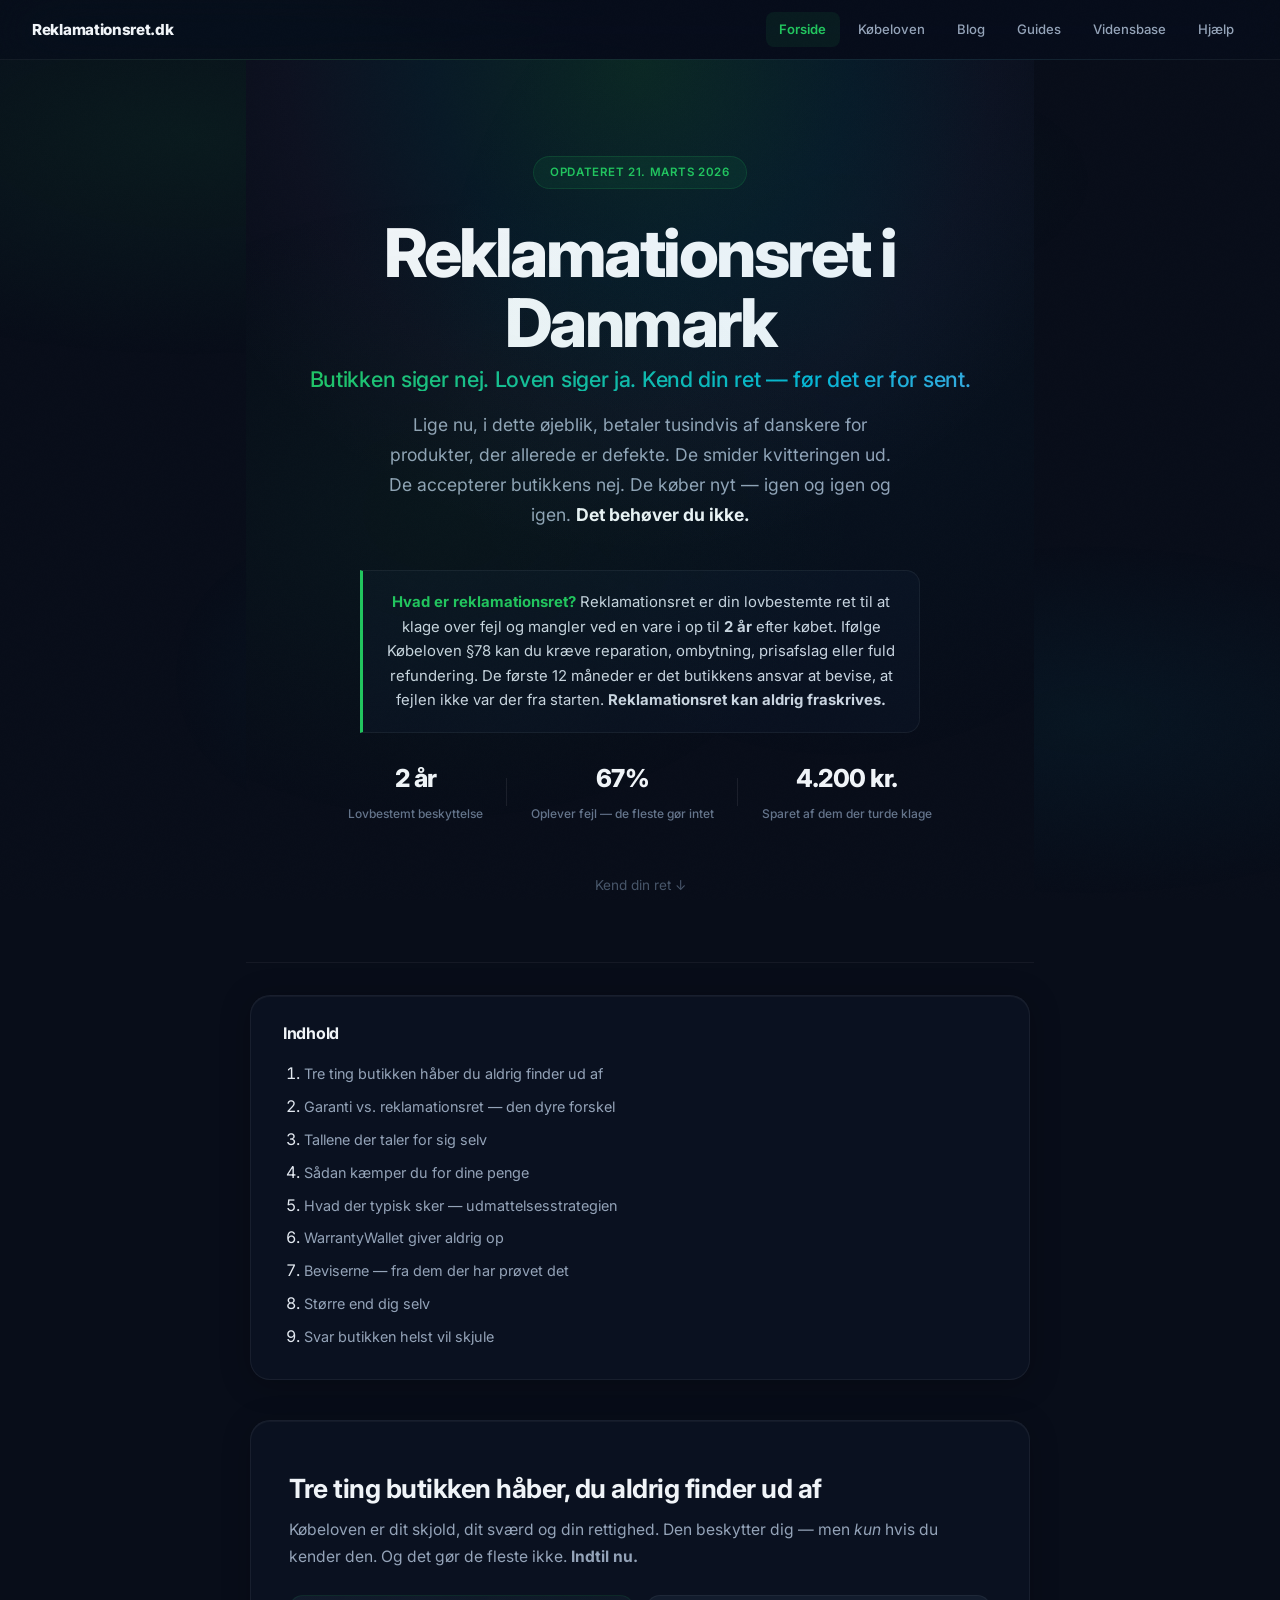
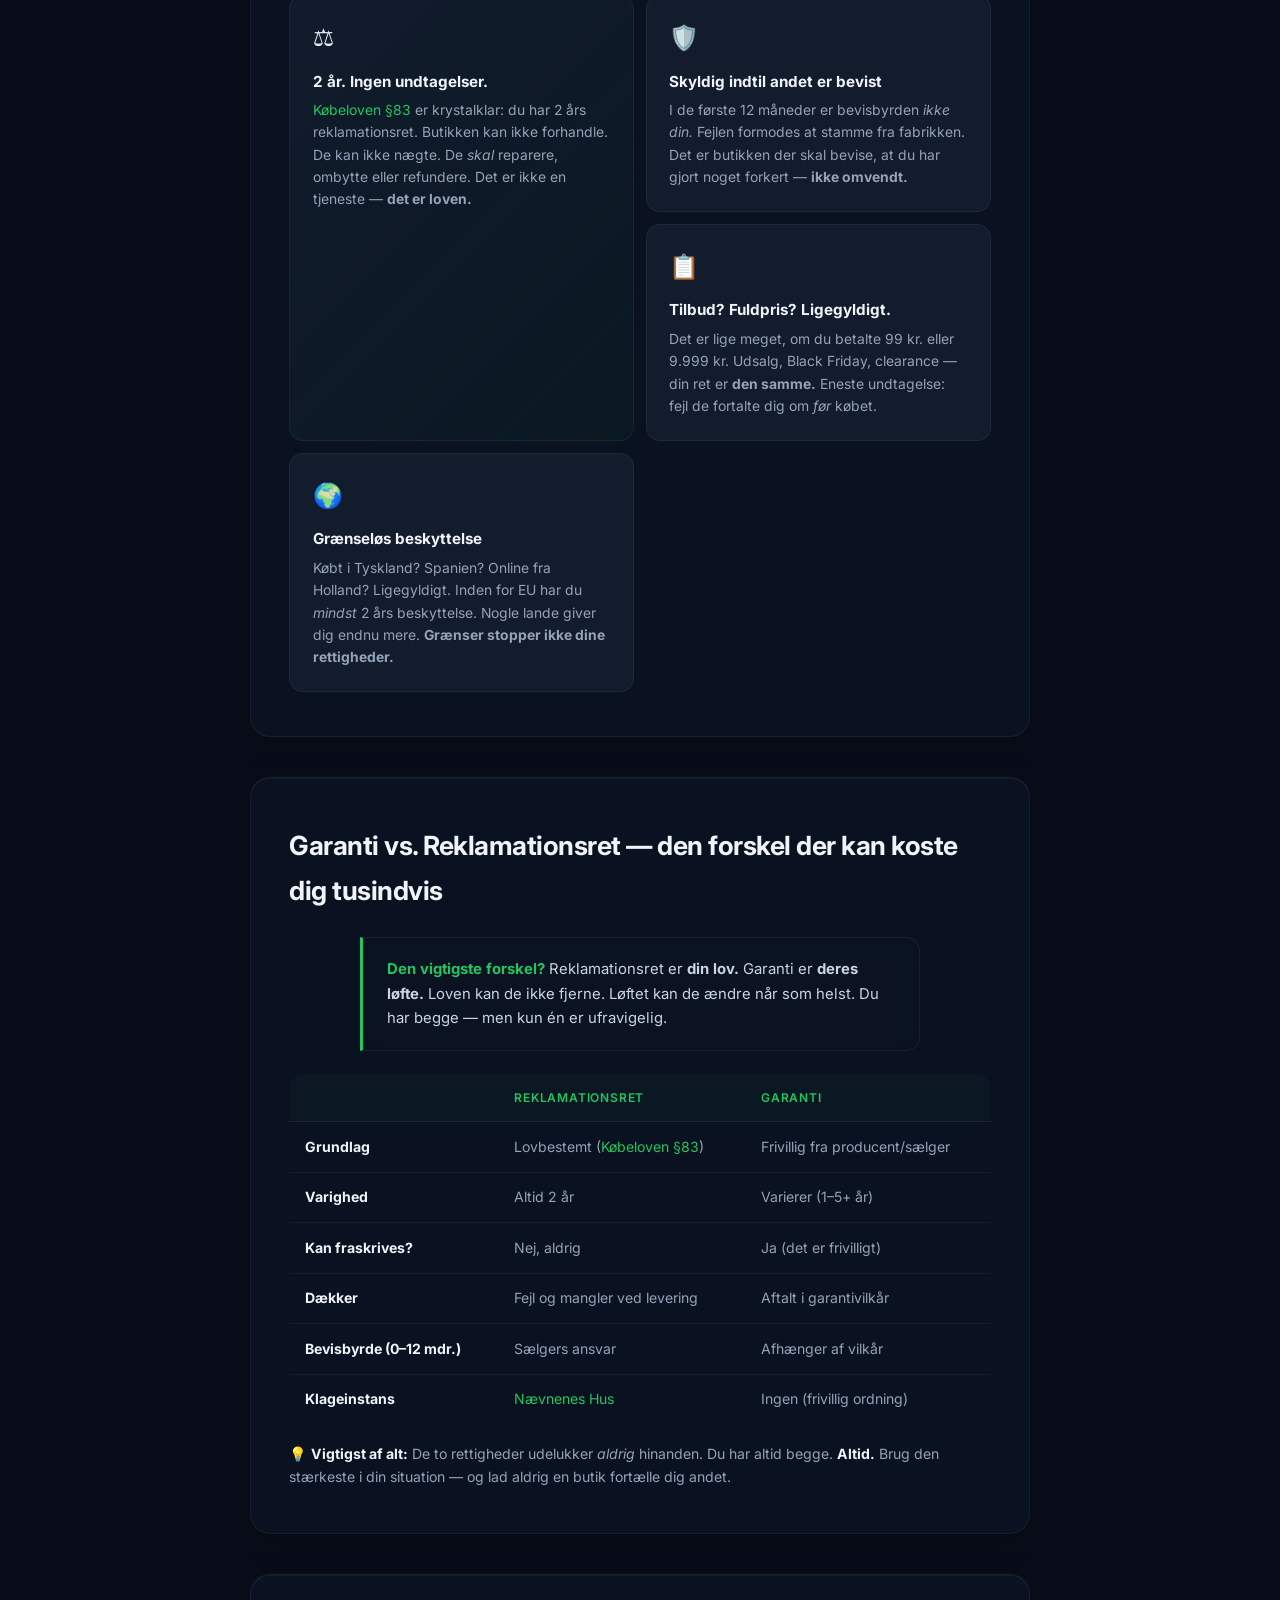
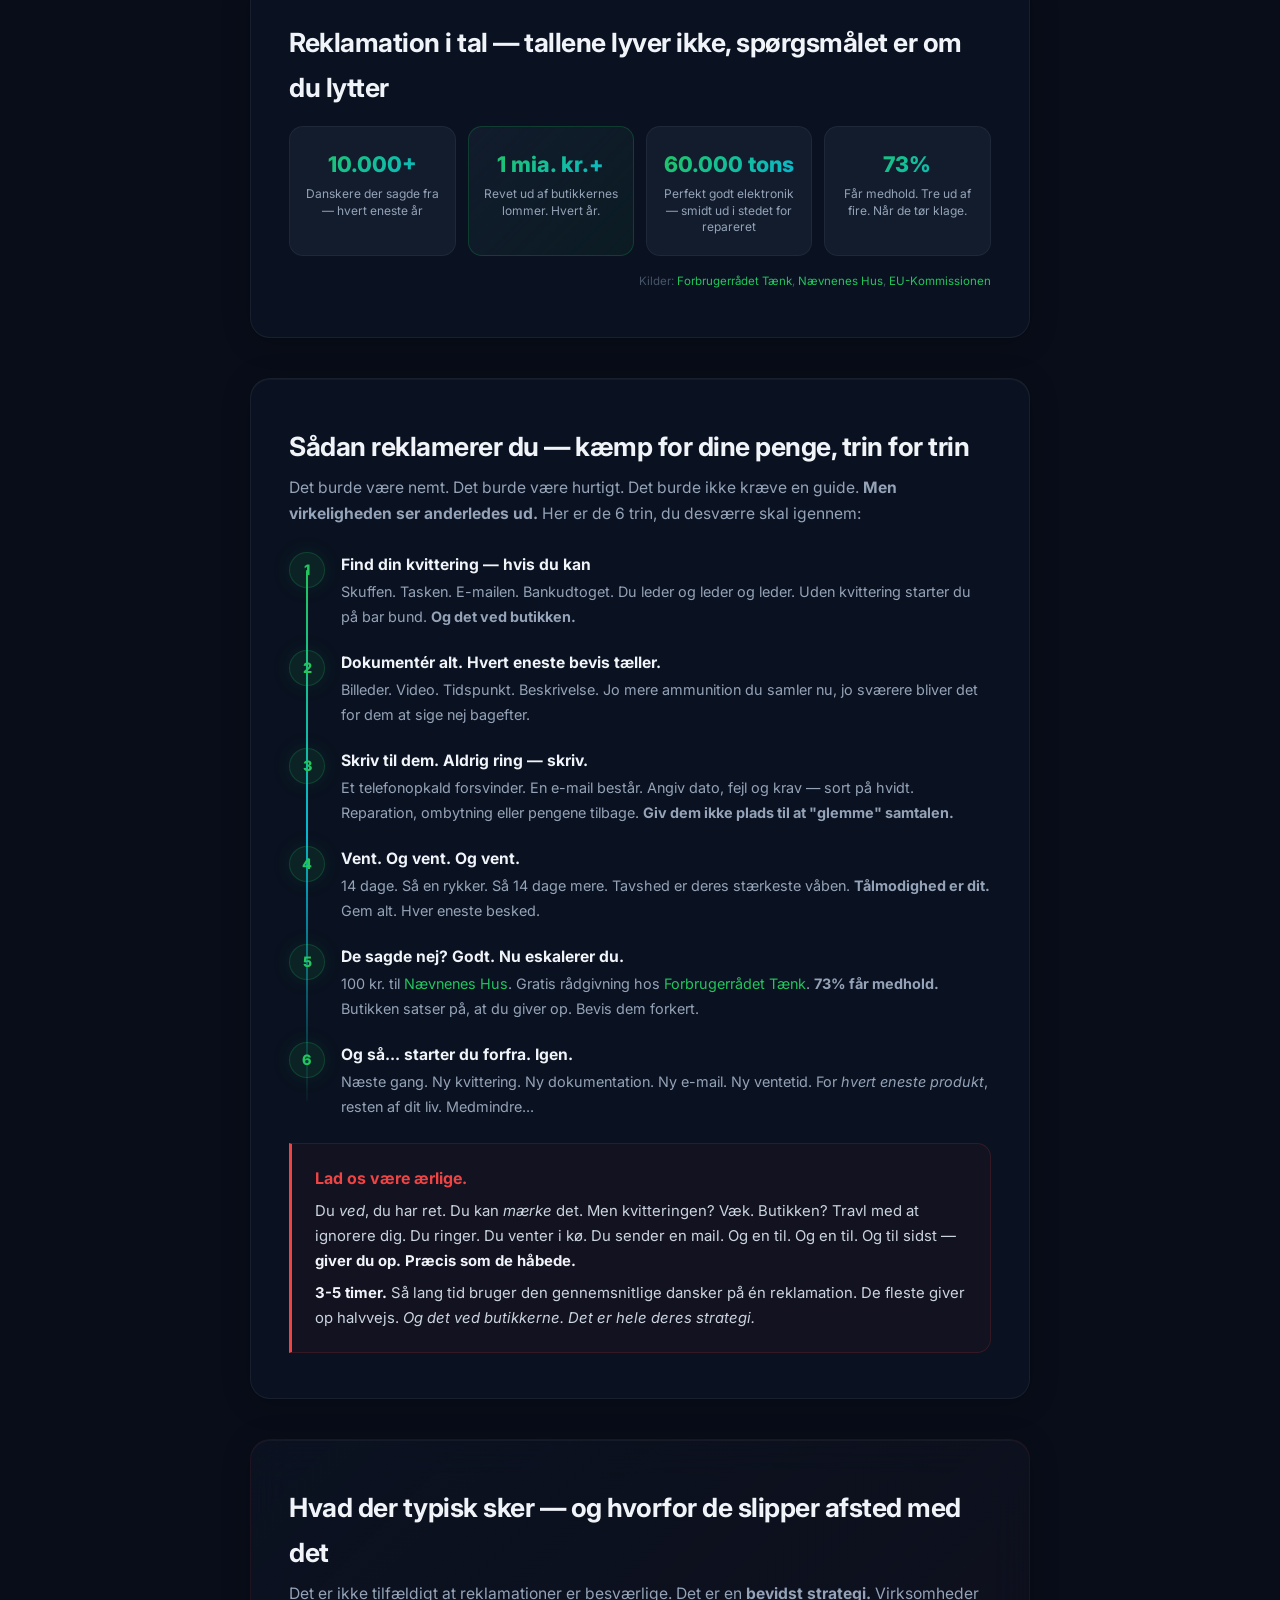
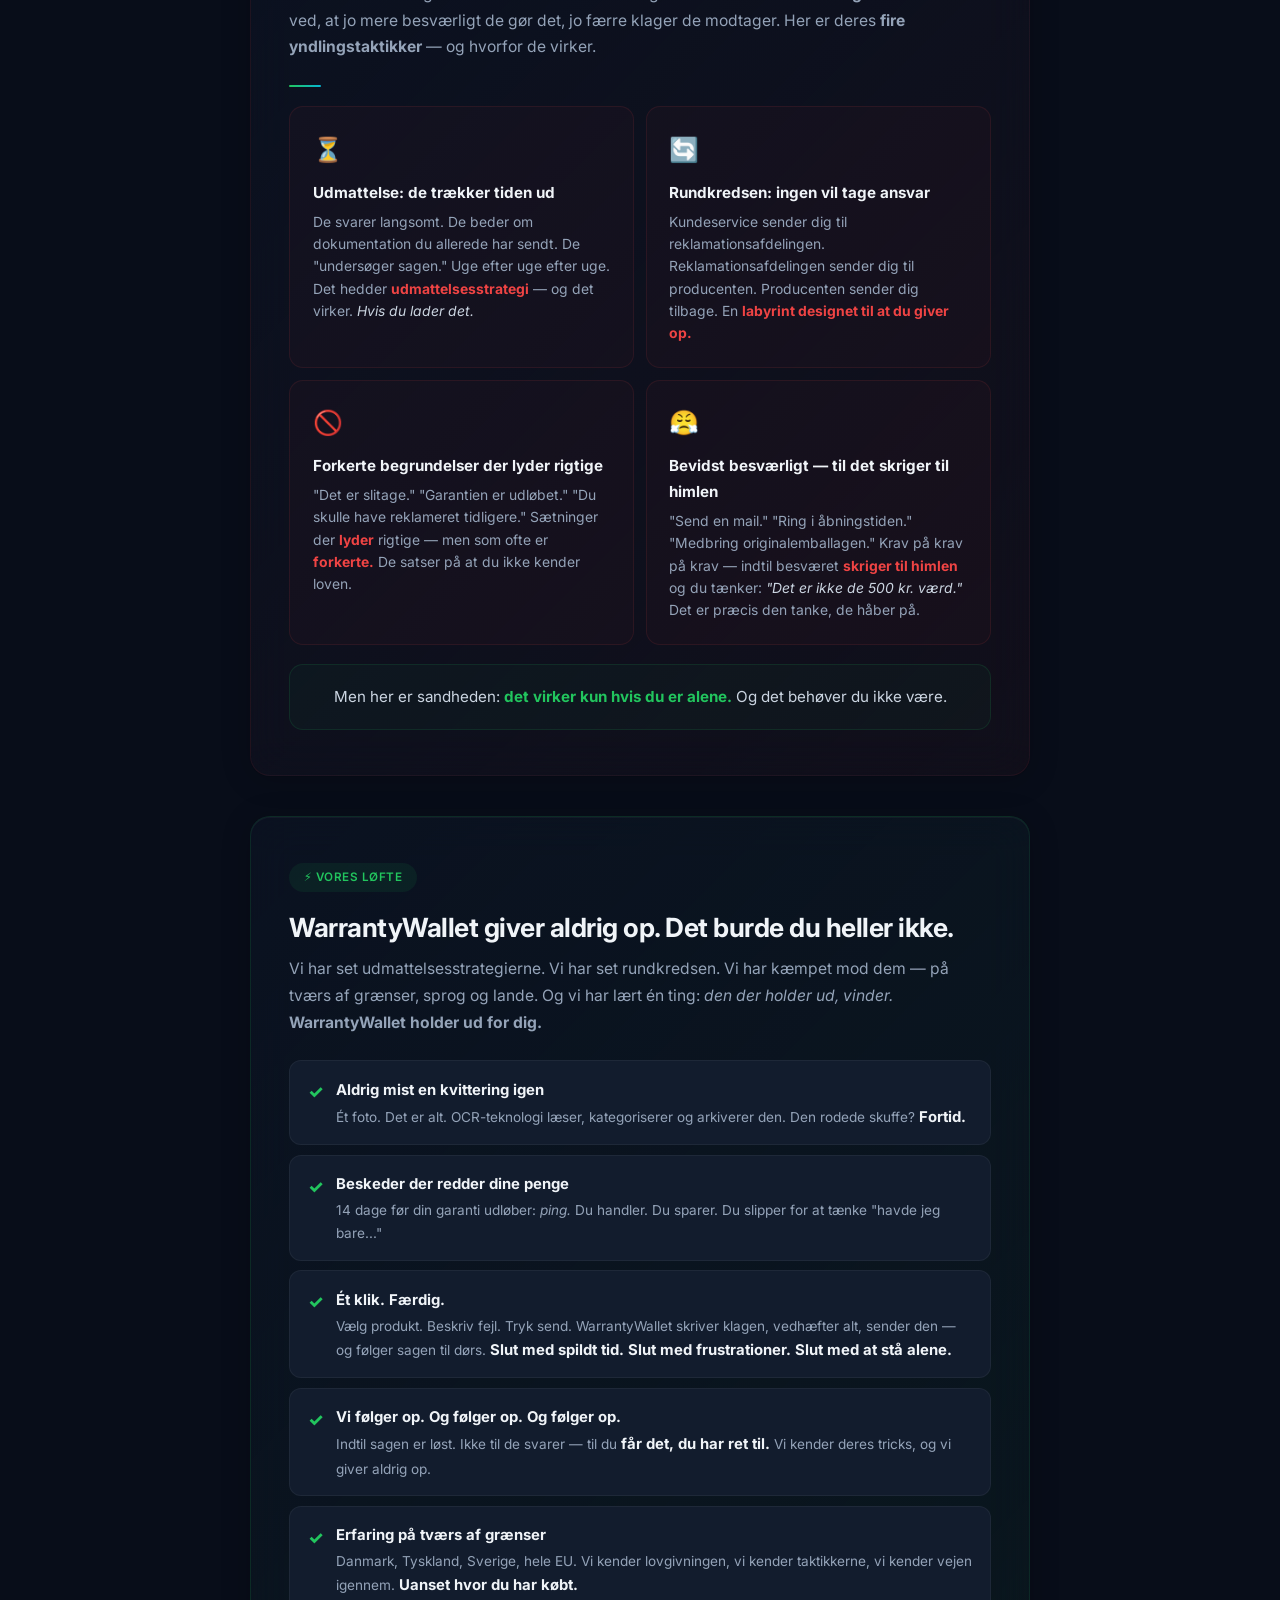
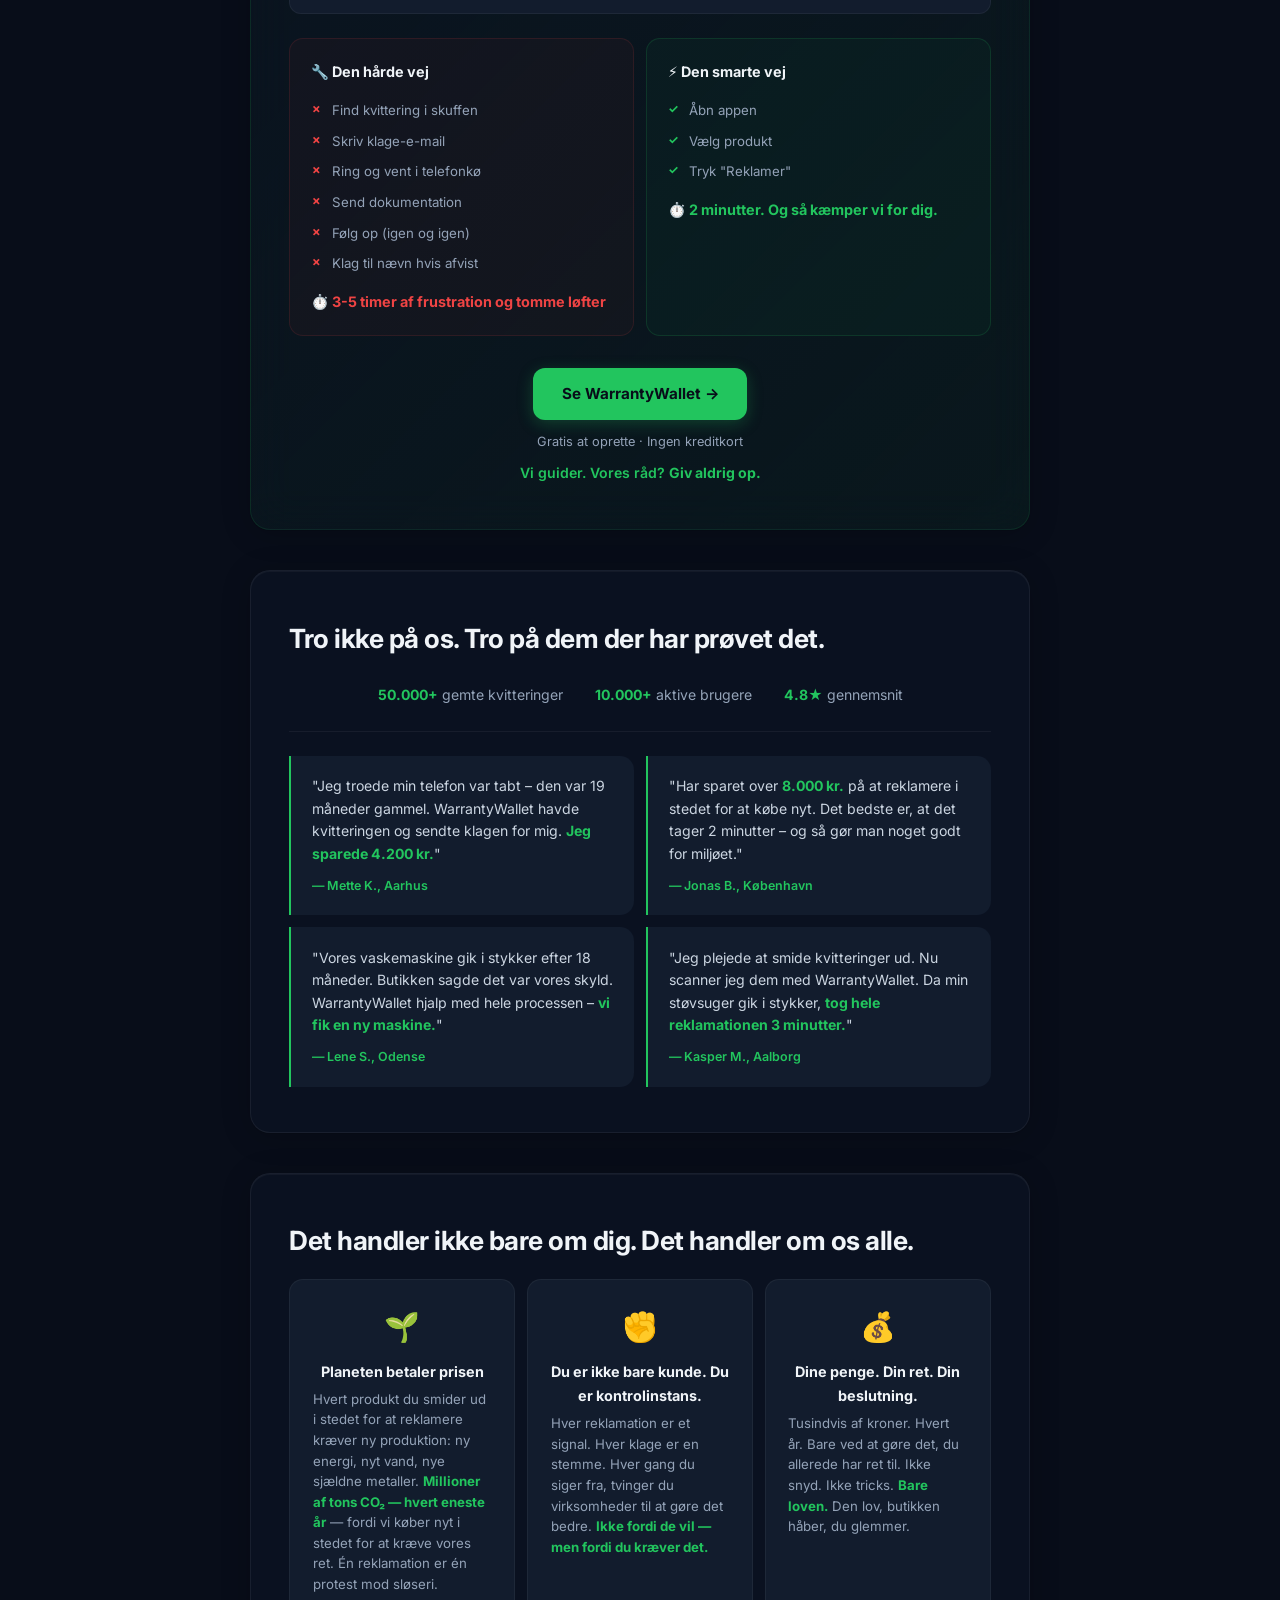
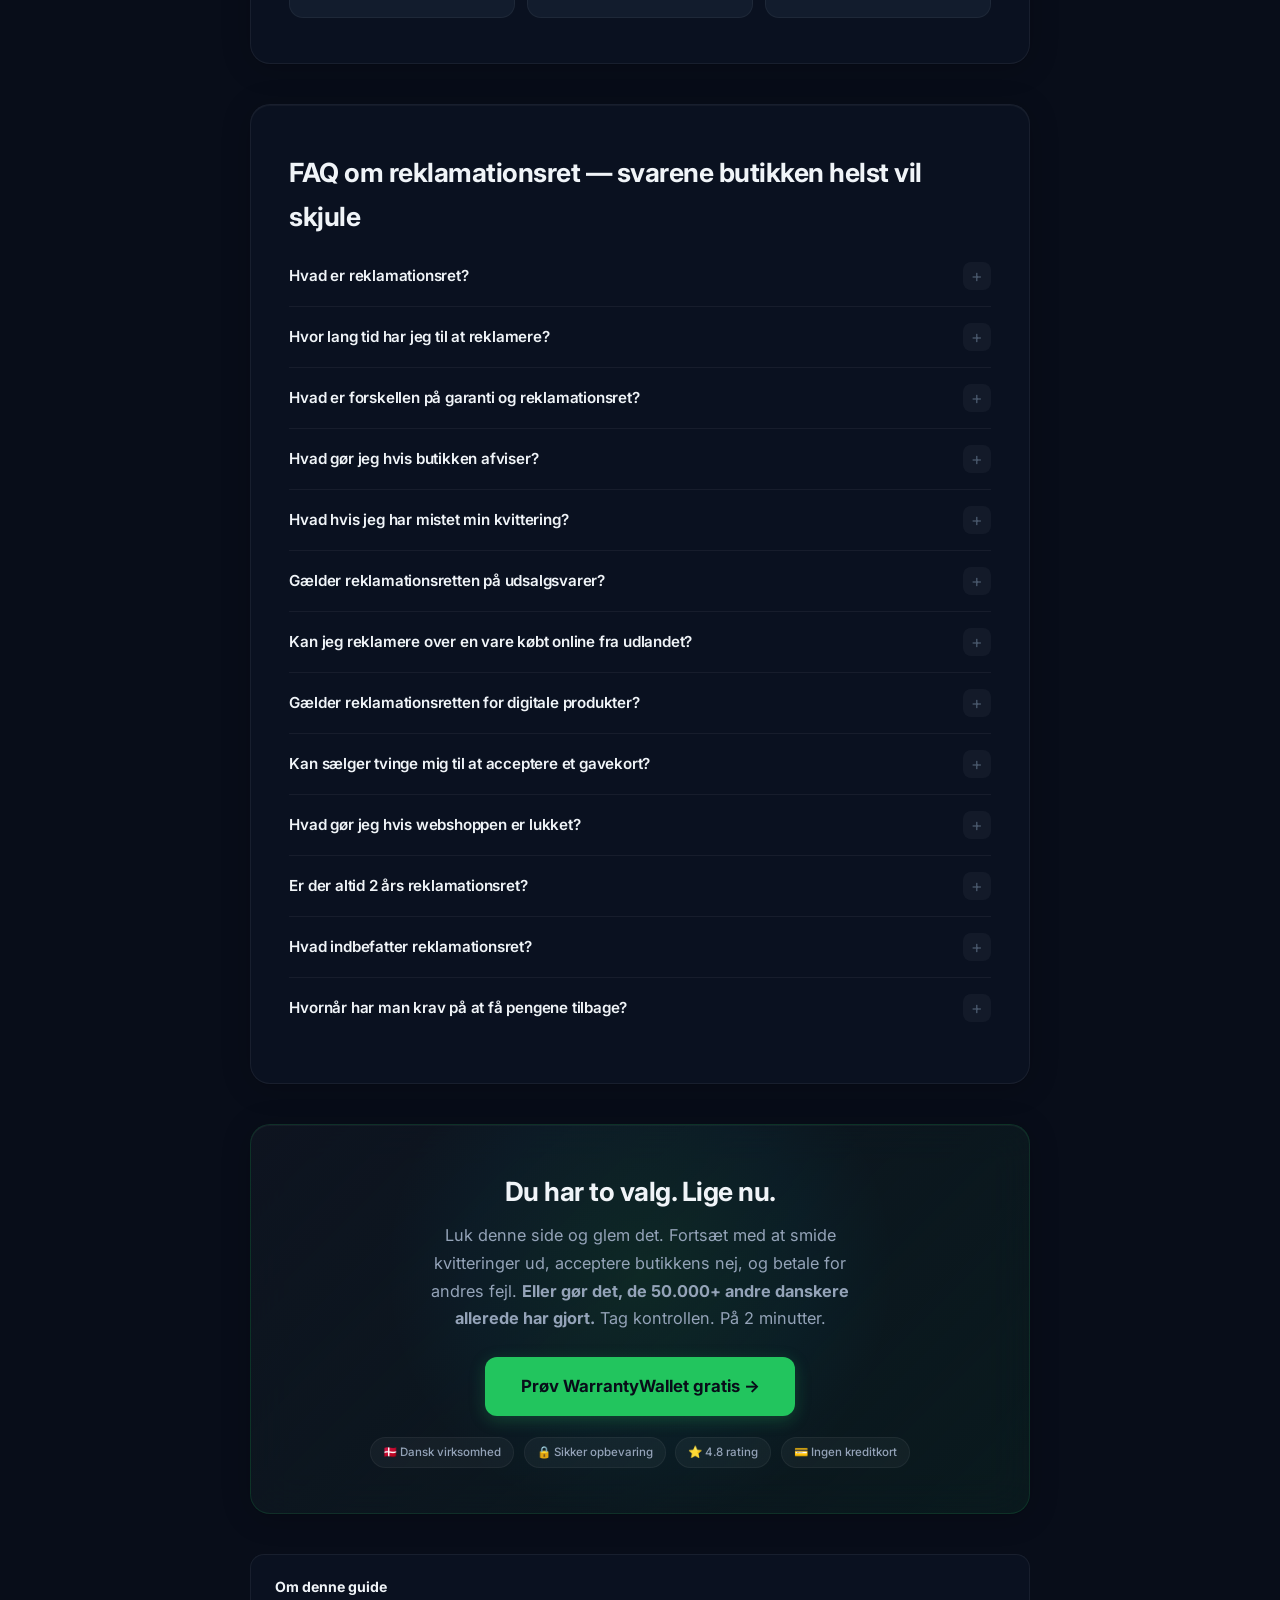
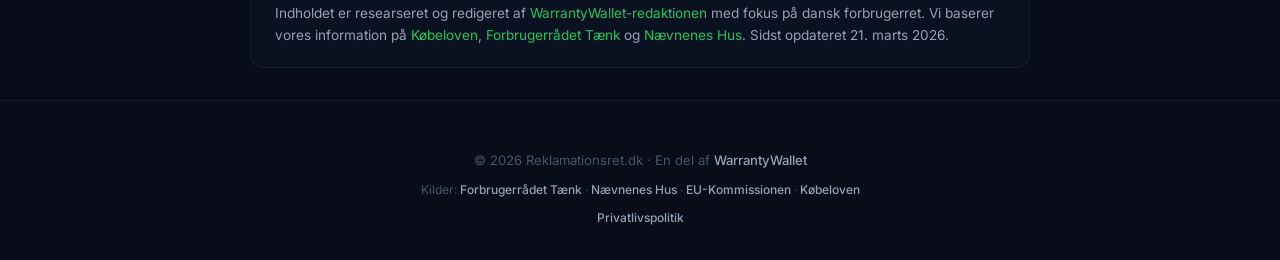
==== commit e4785071: "SEO: Add Google PAA questions to FAQ schema+HTML, featured snippet optimization" ====
--- a/index.html
+++ b/index.html
@@ -223,6 +223,30 @@
             "@type": "Answer",
             "text": "Hvis du har betalt med kreditkort, kan du gøre indsigelse via din bank. Du kan også anmelde kravet til konkursboet. Ved MobilePay eller bankoverførsel er mulighederne mere begrænsede – kontakt Forbrugerrådet Tænk for rådgivning."
           }
+        },
+        {
+          "@type": "Question",
+          "name": "Er der altid 2 års reklamationsret?",
+          "acceptedAnswer": {
+            "@type": "Answer",
+            "text": "Ja. Købelovens 2 års reklamationsret gælder altid ved forbrugerkøb i Danmark. Butikken kan aldrig forkorte fristen — heller ikke i deres handelsbetingelser. De 2 år tæller fra leveringsdatoen, og de første 12 måneder er bevisbyrden butikkens (§77a)."
+          }
+        },
+        {
+          "@type": "Question",
+          "name": "Hvad indbefatter reklamationsret?",
+          "acceptedAnswer": {
+            "@type": "Answer",
+            "text": "Reklamationsret giver dig ret til at kræve: 1) Reparation af varen, 2) Ombytning til en ny vare, 3) Forholdsmæssigt prisafslag, eller 4) Ophævelse af købet med fuld refundering. Butikken kan ikke tvinge dig til at acceptere et gavekort. Retten gælder i 2 år fra levering ifølge Købeloven §78."
+          }
+        },
+        {
+          "@type": "Question",
+          "name": "Hvornår har man krav på at få pengene tilbage?",
+          "acceptedAnswer": {
+            "@type": "Answer",
+            "text": "Du kan kræve pengene tilbage (ophævelse) når varen har en væsentlig mangel og butikken ikke kan reparere eller ombytte den. Butikken har typisk 2-3 forsøg på reparation. Derefter har du ret til fuld refundering i den betalingsform du brugte — ikke et gavekort."
+          }
         }
       ]
     }
@@ -270,7 +294,7 @@
         <p class="subtitle">Lige nu, i dette øjeblik, betaler tusindvis af danskere for produkter, der allerede er defekte. De smider kvitteringen ud. De accepterer butikkens nej. De køber nyt — igen og igen og igen. <strong>Det behøver du ikke.</strong></p>
 
         <div class="quick-answer" role="definition">
-            <strong>Dit stærkeste våben?</strong> Købeloven §83. Den giver dig ret til at klage i <strong>2 fulde år</strong> efter købet. Butikken <em>skal</em> reparere, ombytte eller refundere. Ikke fordi de vil. Fordi <strong>loven kræver det.</strong>
+            <strong>Hvad er reklamationsret?</strong> Reklamationsret er din lovbestemte ret til at klage over fejl og mangler ved en vare i op til <strong>2 år</strong> efter købet. Ifølge Købeloven §78 kan du kræve reparation, ombytning, prisafslag eller fuld refundering. De første 12 måneder er det butikkens ansvar at bevise, at fejlen ikke var der fra starten. <strong>Reklamationsret kan aldrig fraskrives.</strong>
         </div>
 
         <div class="hero-stats">
@@ -670,6 +694,18 @@
             <summary>Hvad gør jeg hvis webshoppen er lukket?</summary>
             <p>Har du betalt med kreditkort, kan du gøre indsigelse via din bank. Du kan også anmelde kravet til konkursboet. Ved MobilePay eller bankoverførsel er mulighederne mere begrænsede – kontakt <a href="https://taenk.dk" target="_blank" rel="noopener">Forbrugerrådet Tænk</a> for rådgivning.</p>
         </details>
+        <details>
+            <summary>Er der altid 2 års reklamationsret?</summary>
+            <p>Ja. <a href="https://reklamationsret.dk/kobeloven.html">Købelovens</a> 2 års reklamationsret gælder altid ved forbrugerkøb i Danmark. Butikken kan aldrig forkorte fristen — heller ikke i deres handelsbetingelser. De 2 år tæller fra leveringsdatoen, og de første 12 måneder er bevisbyrden butikkens (§77a).</p>
+        </details>
+        <details>
+            <summary>Hvad indbefatter reklamationsret?</summary>
+            <p>Reklamationsret giver dig ret til at kræve: 1) Reparation af varen, 2) Ombytning til en ny vare, 3) Forholdsmæssigt prisafslag, eller 4) Ophævelse af købet med fuld refundering. Butikken kan ikke tvinge dig til at acceptere et gavekort. Retten gælder i 2 år fra levering ifølge <a href="https://reklamationsret.dk/kobeloven.html#paragraf-78">Købeloven §78</a>.</p>
+        </details>
+        <details>
+            <summary>Hvornår har man krav på at få pengene tilbage?</summary>
+            <p>Du kan kræve pengene tilbage (ophævelse) når varen har en væsentlig mangel og butikken ikke kan reparere eller ombytte den. Butikken har typisk 2-3 forsøg på reparation. Derefter har du ret til fuld refundering i den betalingsform du brugte — ikke et gavekort. Læs mere om <a href="https://reklamationsret.dk/kobeloven.html#paragraf-78">dine rettigheder ifølge §78</a>.</p>
+        </details>
     </section>
 
     <!-- ACTION: Final CTA -->
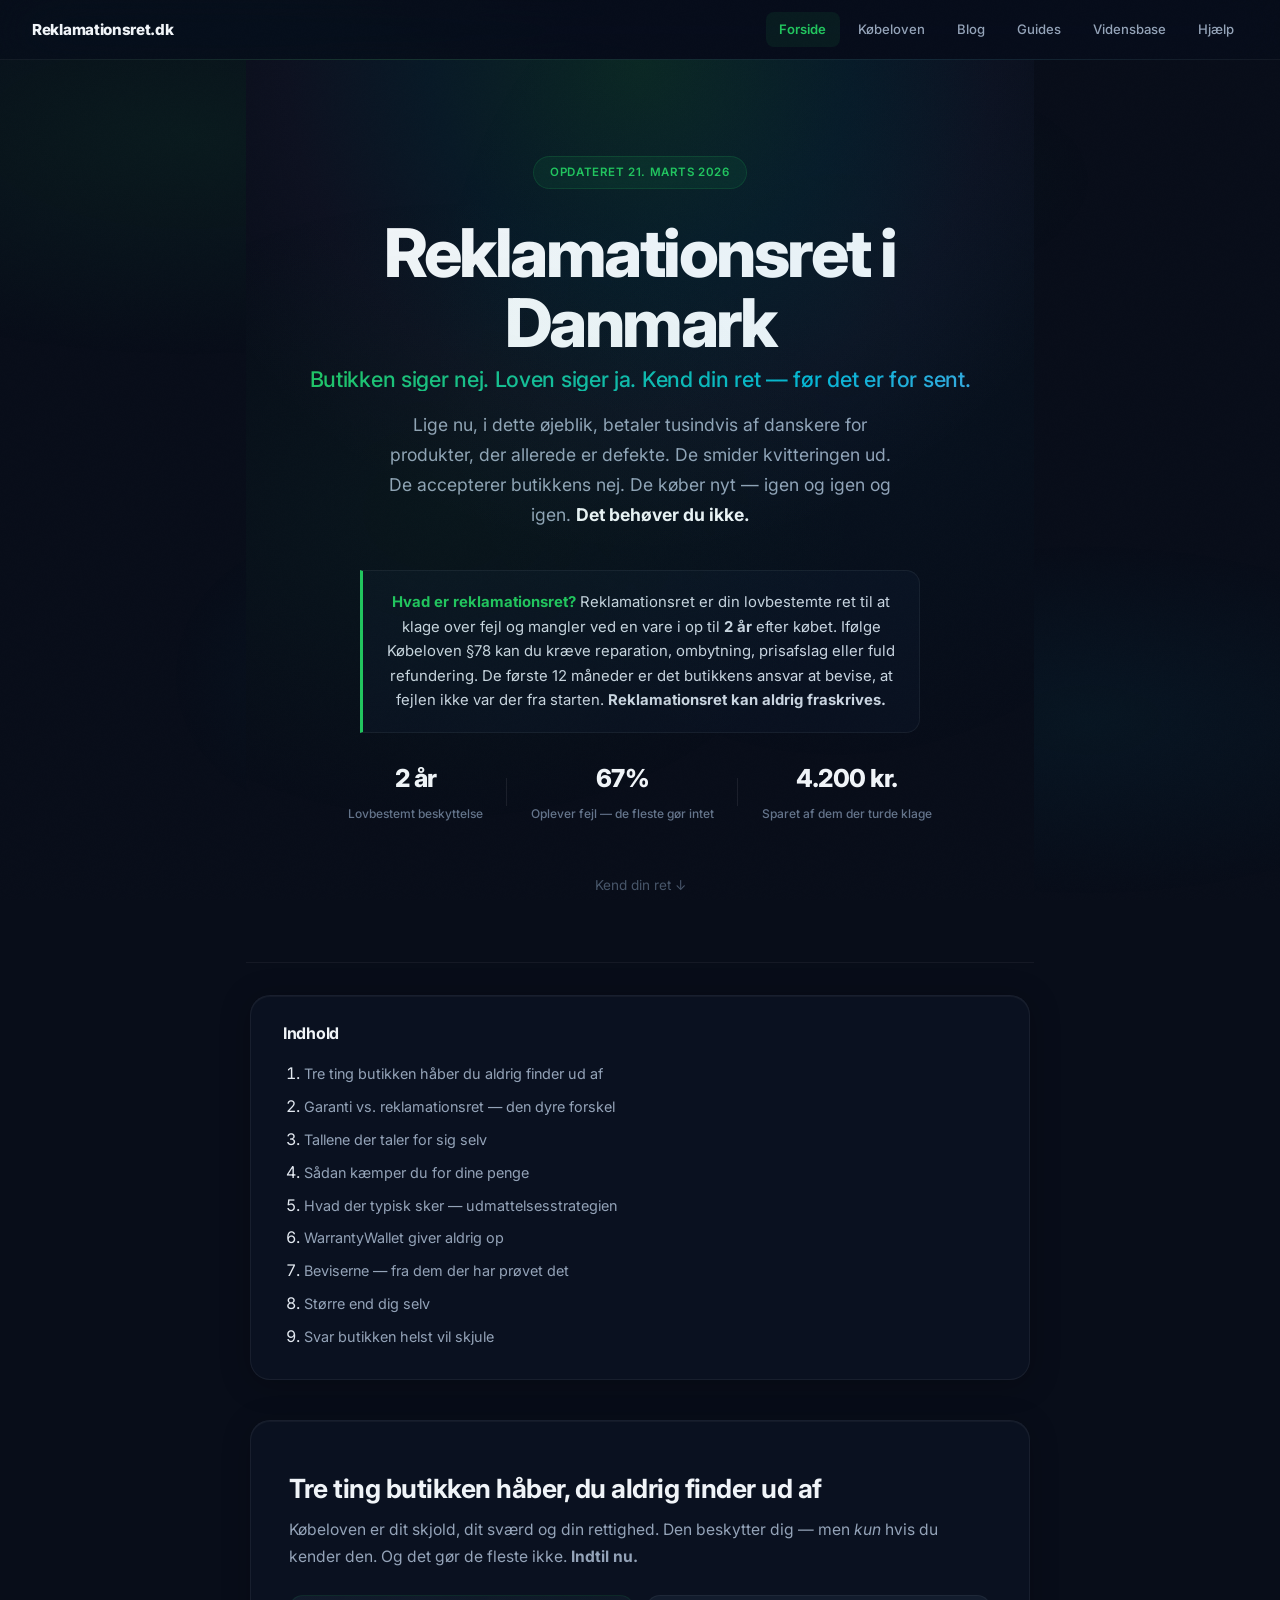
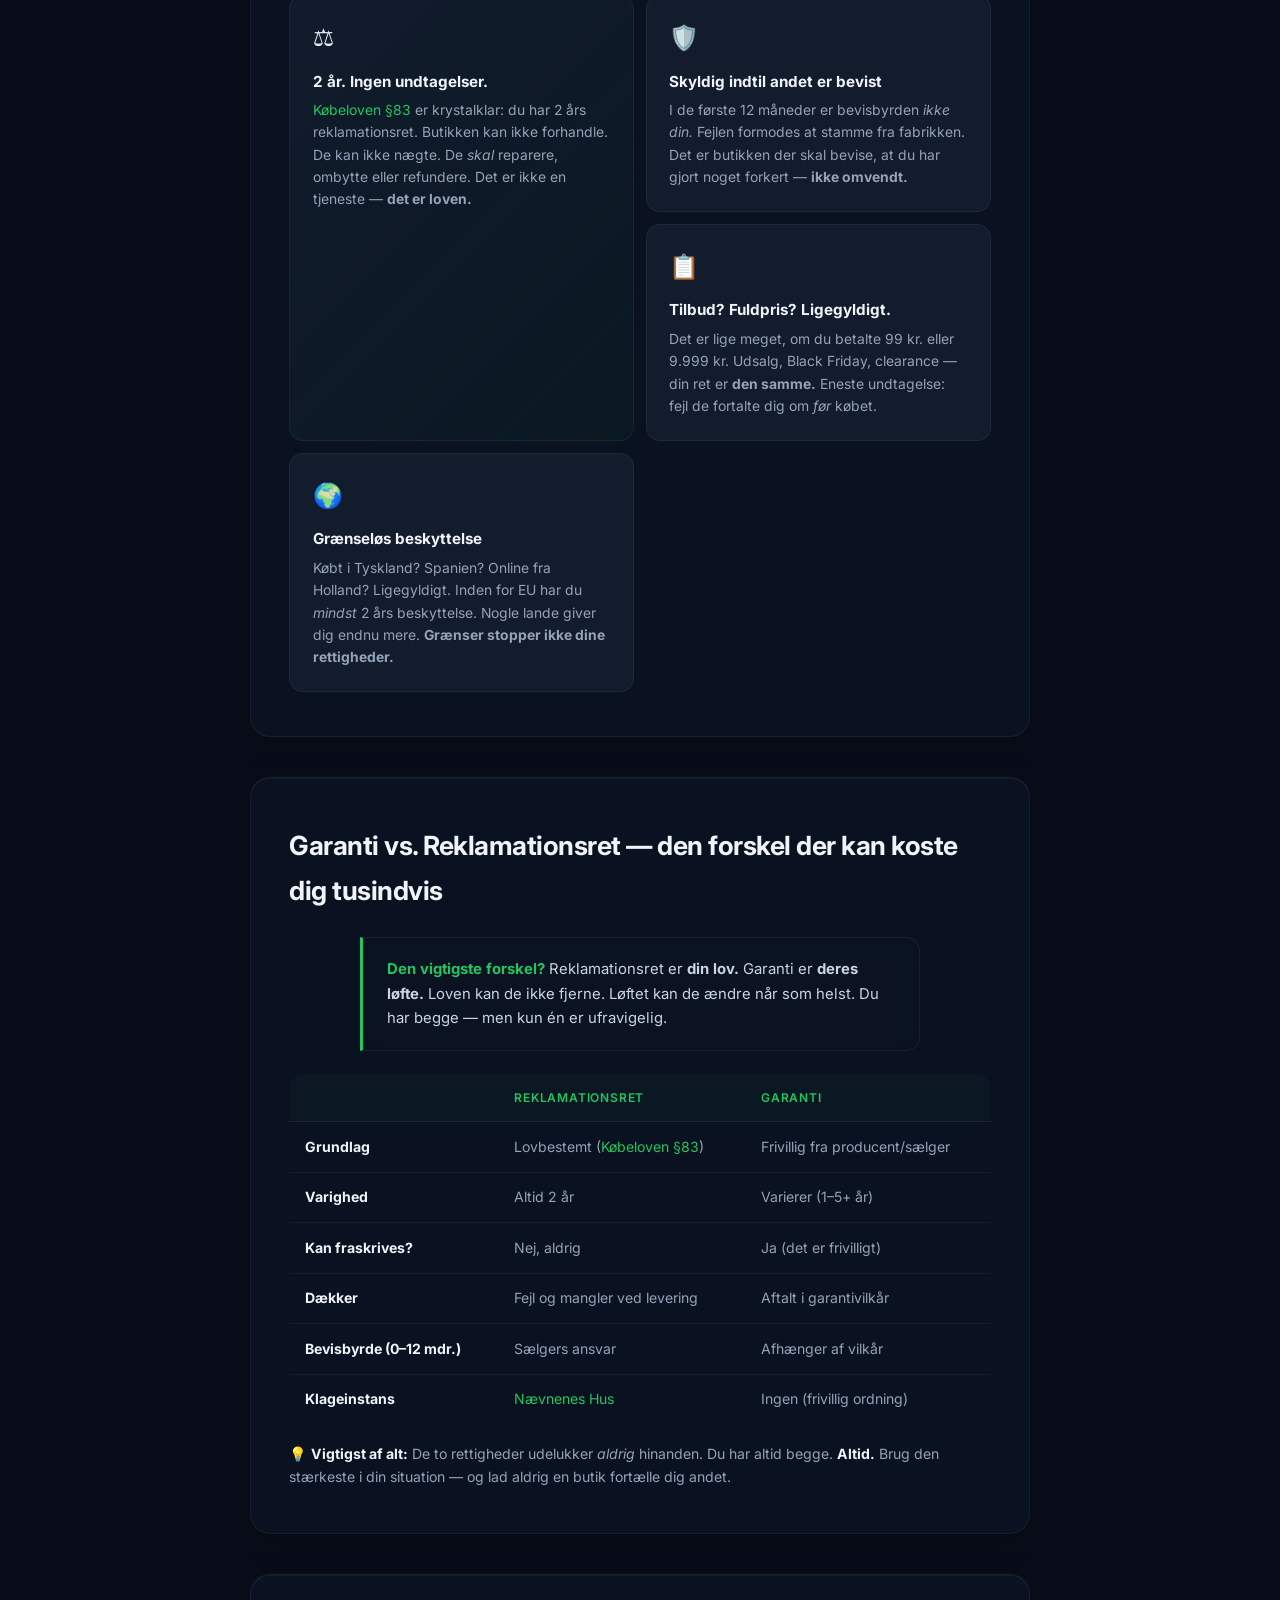
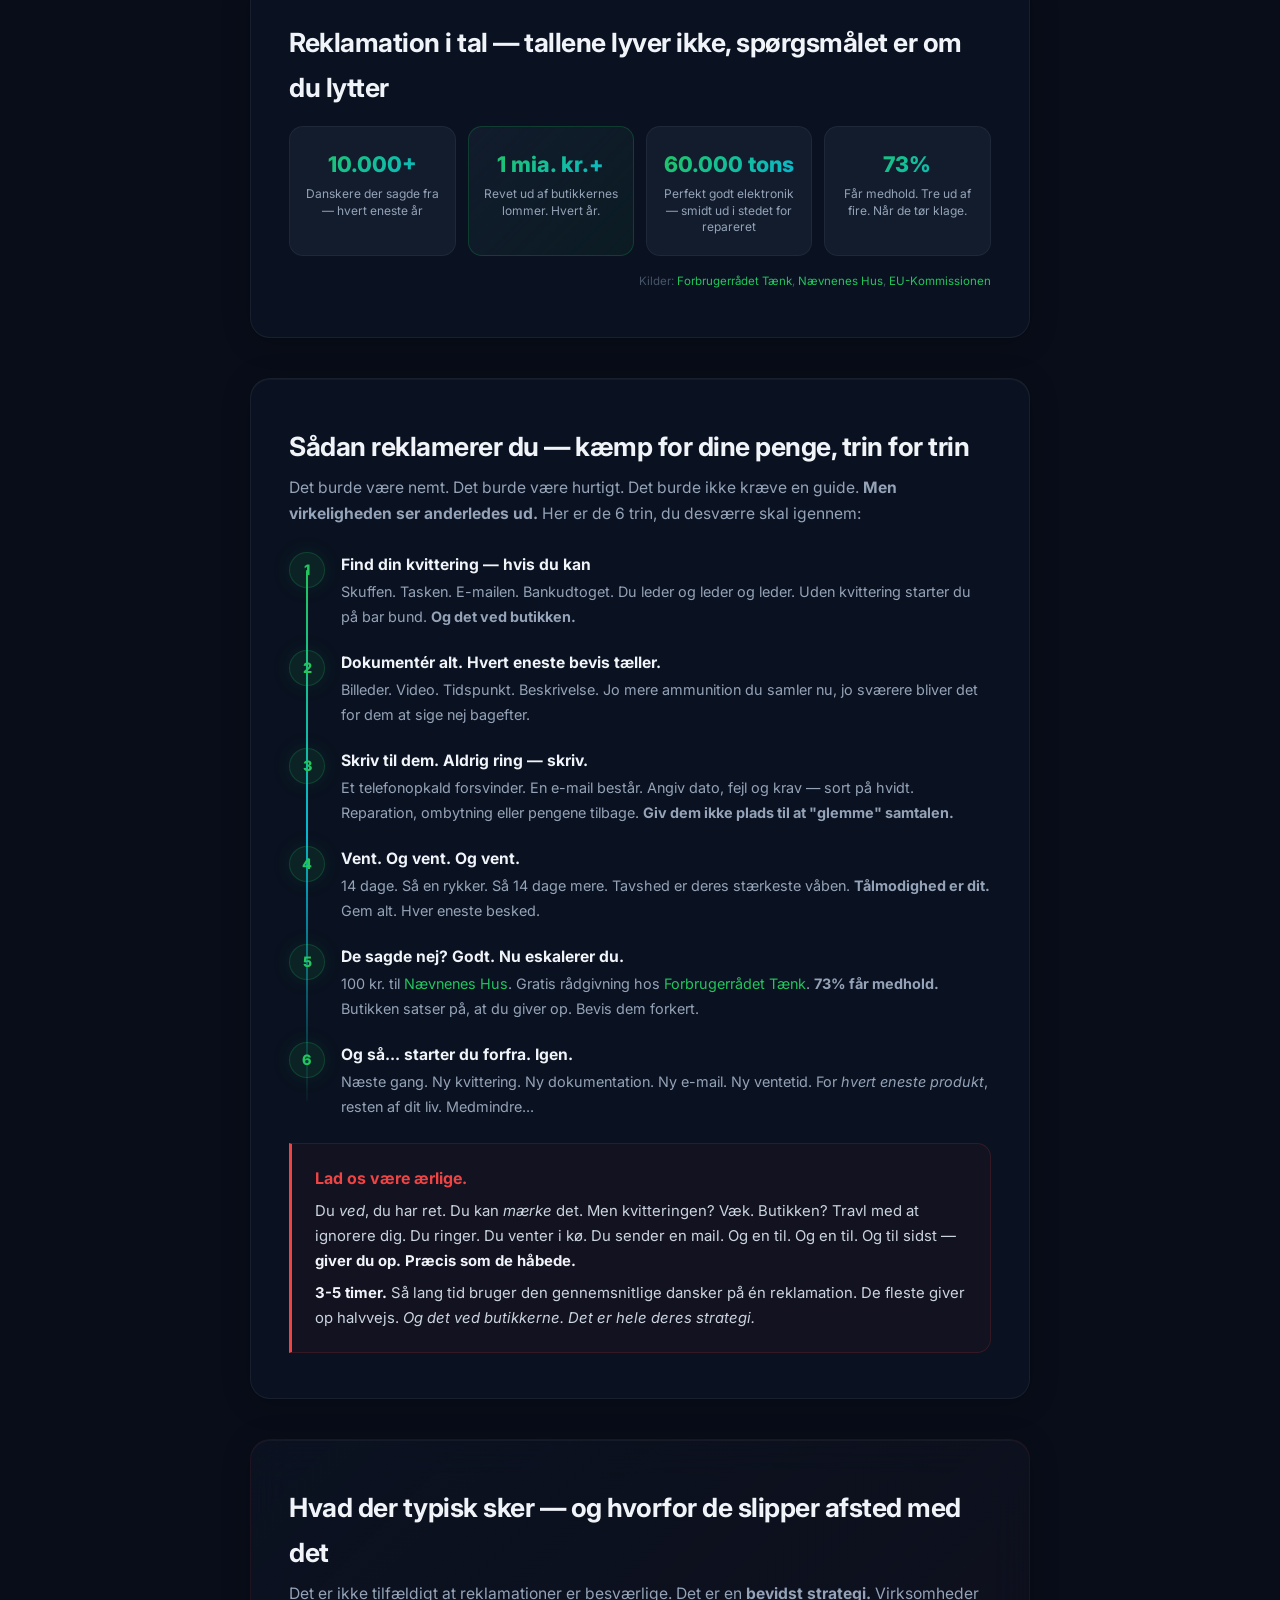
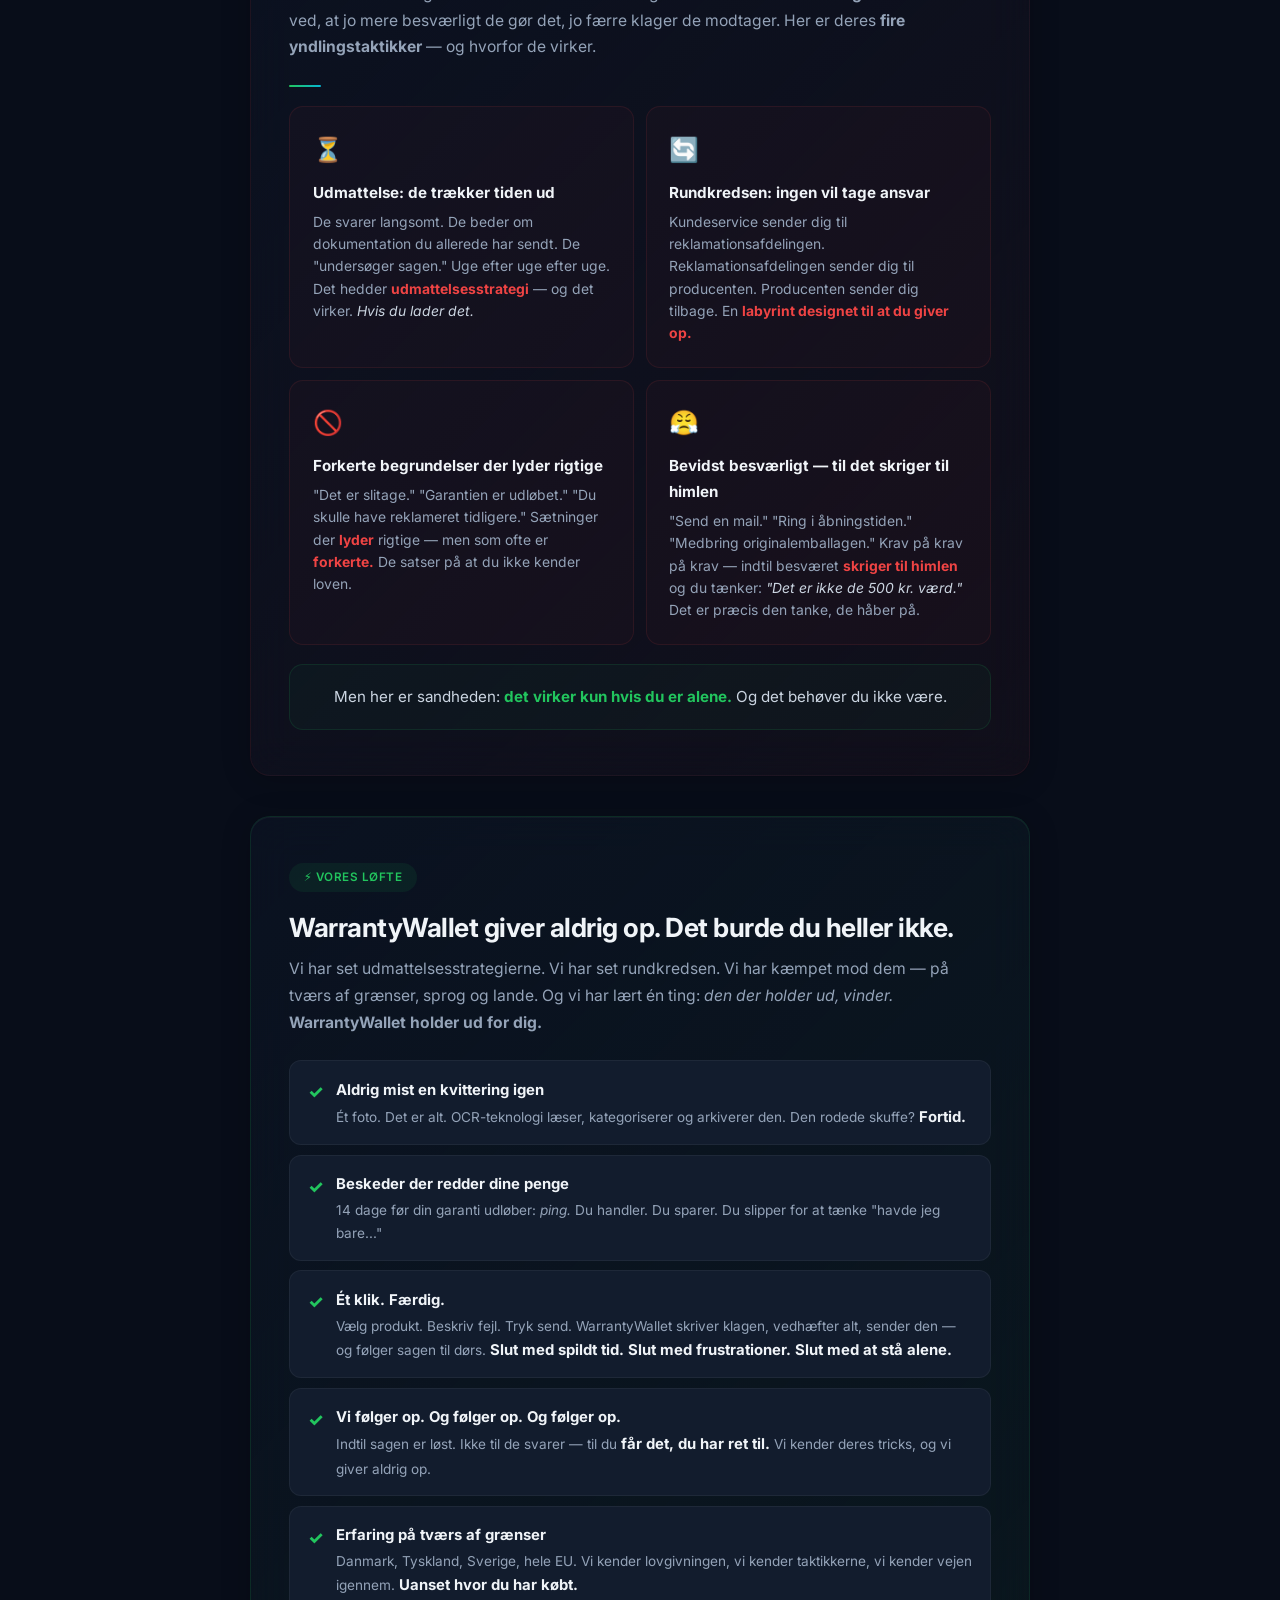
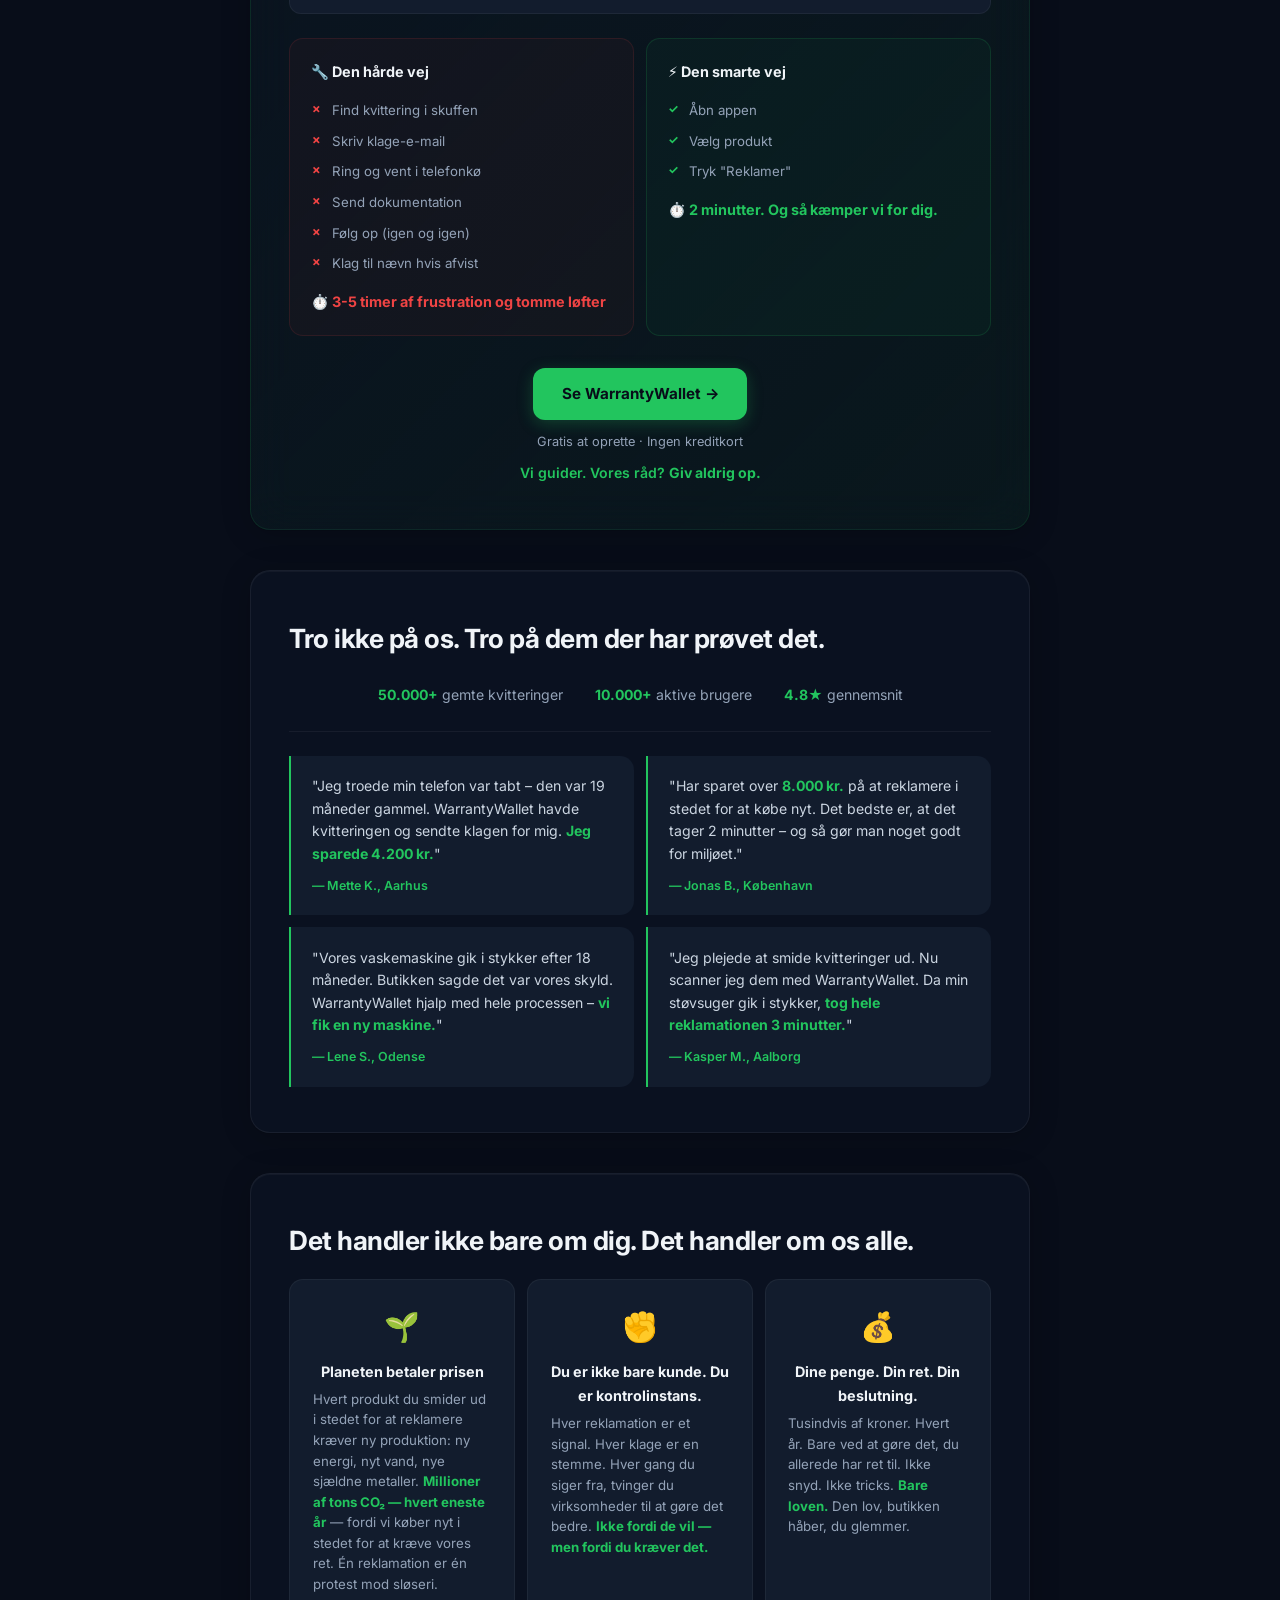
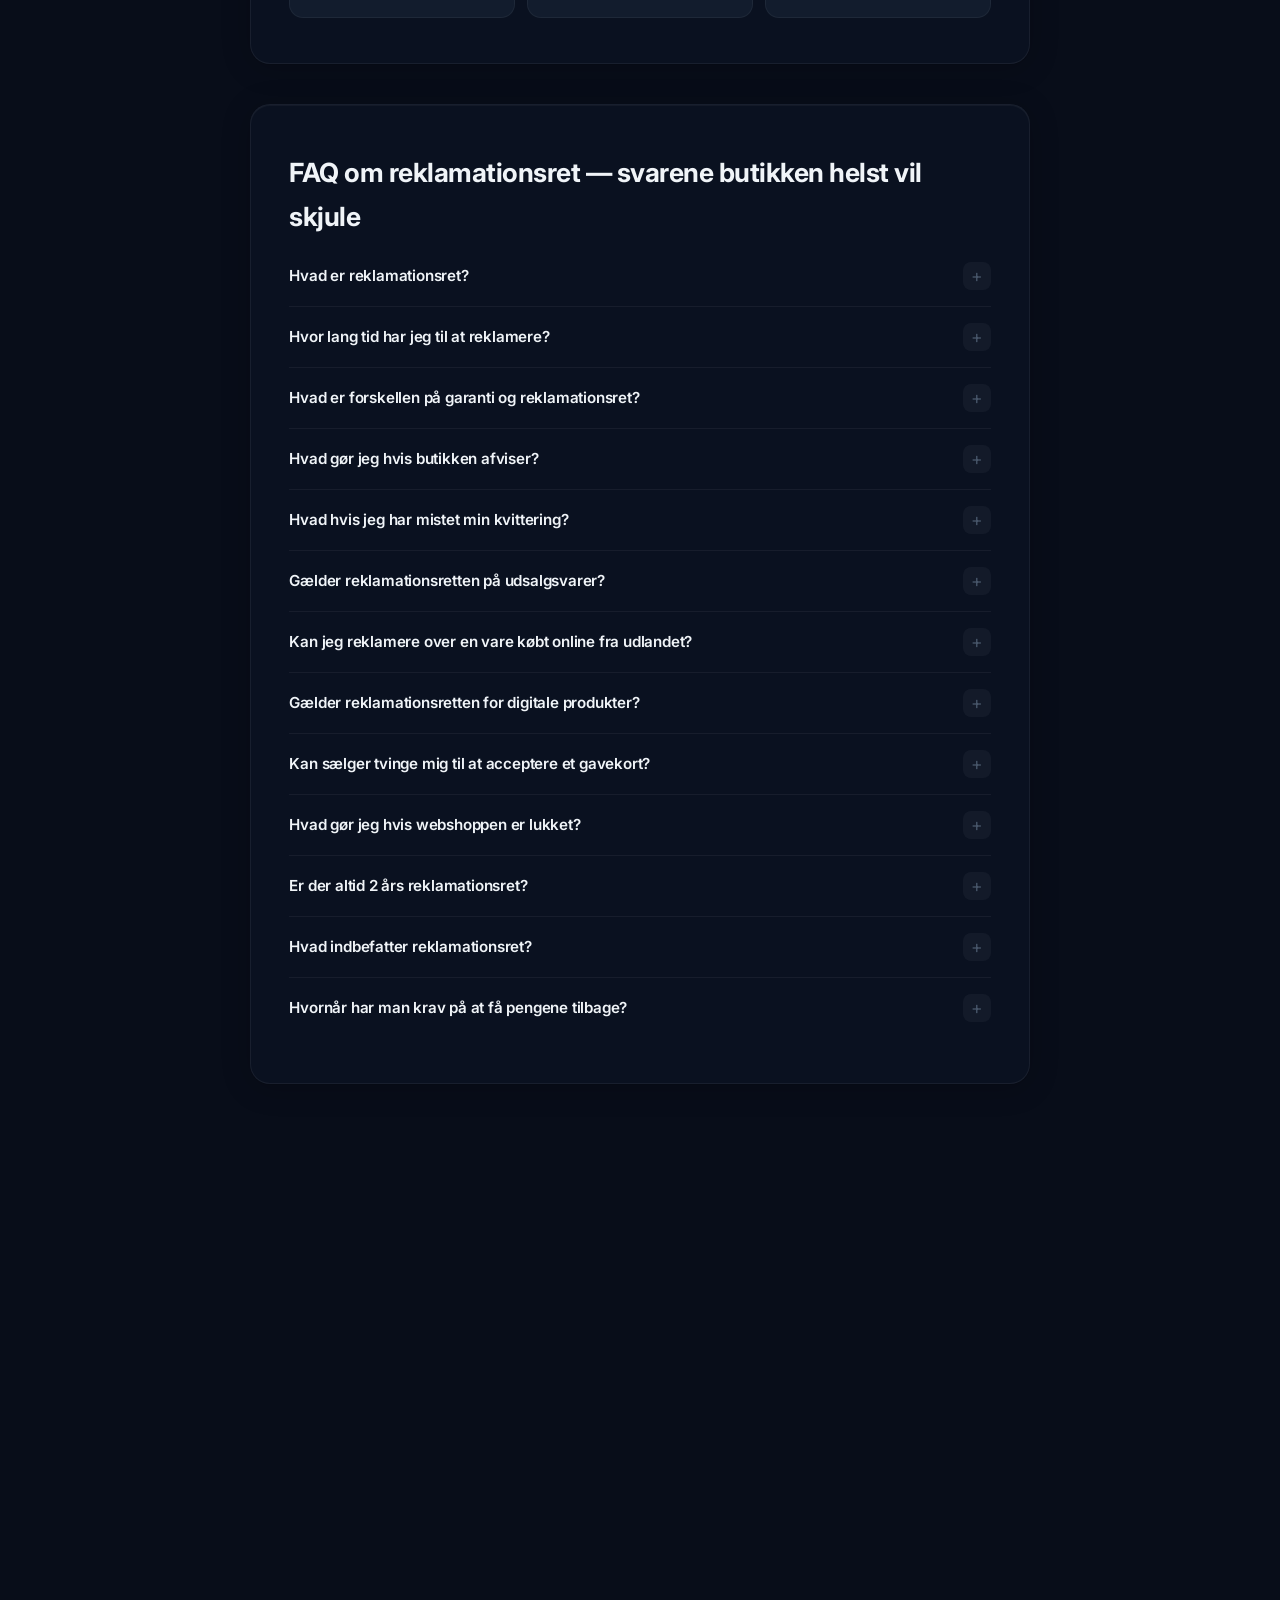
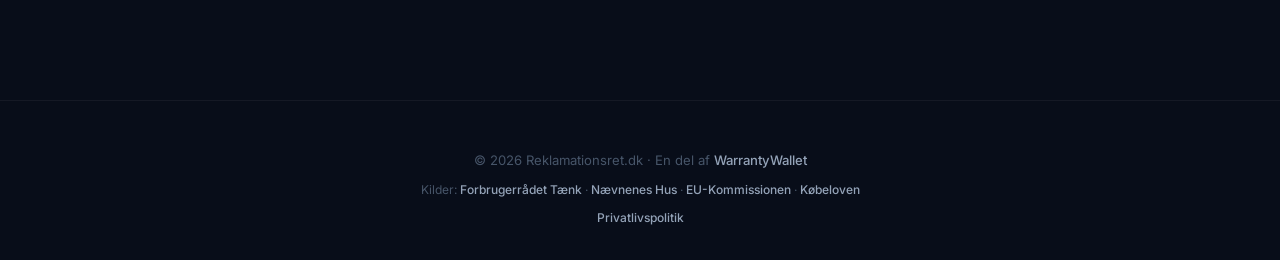
==== commit 0ee6f5bb: "SEO: Add SearchAction schema, remove meta keywords" ====
--- a/index.html
+++ b/index.html
@@ -5,7 +5,6 @@
     <meta name="viewport" content="width=device-width, initial-scale=1.0">
     <title>Reklamationsret & Købeloven i Danmark – Guide til dine rettigheder (2026)</title>
     <meta name="description" content="Reklamationsret i Danmark: 2 års reklamationsfrist (Købeloven §83), 100 kr. klagegebyr til Nævnenes Hus, 73% får medhold. Garanti vs. reklamationsret, trin-for-trin klage-guide.">
-    <meta name="keywords" content="reklamationsret, reklamation, reklamationsret danmark, forbrugerrettigheder, klage butik, garanti, købeloven, forbrugerrådet, reklamere, garanti vs reklamationsret, fortrydelsesret">
     <meta name="robots" content="index, follow">
     <meta name="subject" content="Reklamationsret og forbrugerrettigheder i Danmark">
     <meta name="topic" content="Dansk forbrugerret, Købeloven §83, reklamation, garanti, klageadgang">
@@ -70,6 +69,14 @@
         "@type": "Organization",
         "name": "WarrantyWallet",
         "url": "https://warrantywallet.dk"
+      },
+      "potentialAction": {
+        "@type": "SearchAction",
+        "target": {
+          "@type": "EntryPoint",
+          "urlTemplate": "https://reklamationsret.dk/?q={search_term_string}"
+        },
+        "query-input": "required name=search_term_string"
       }
     }
     </script>
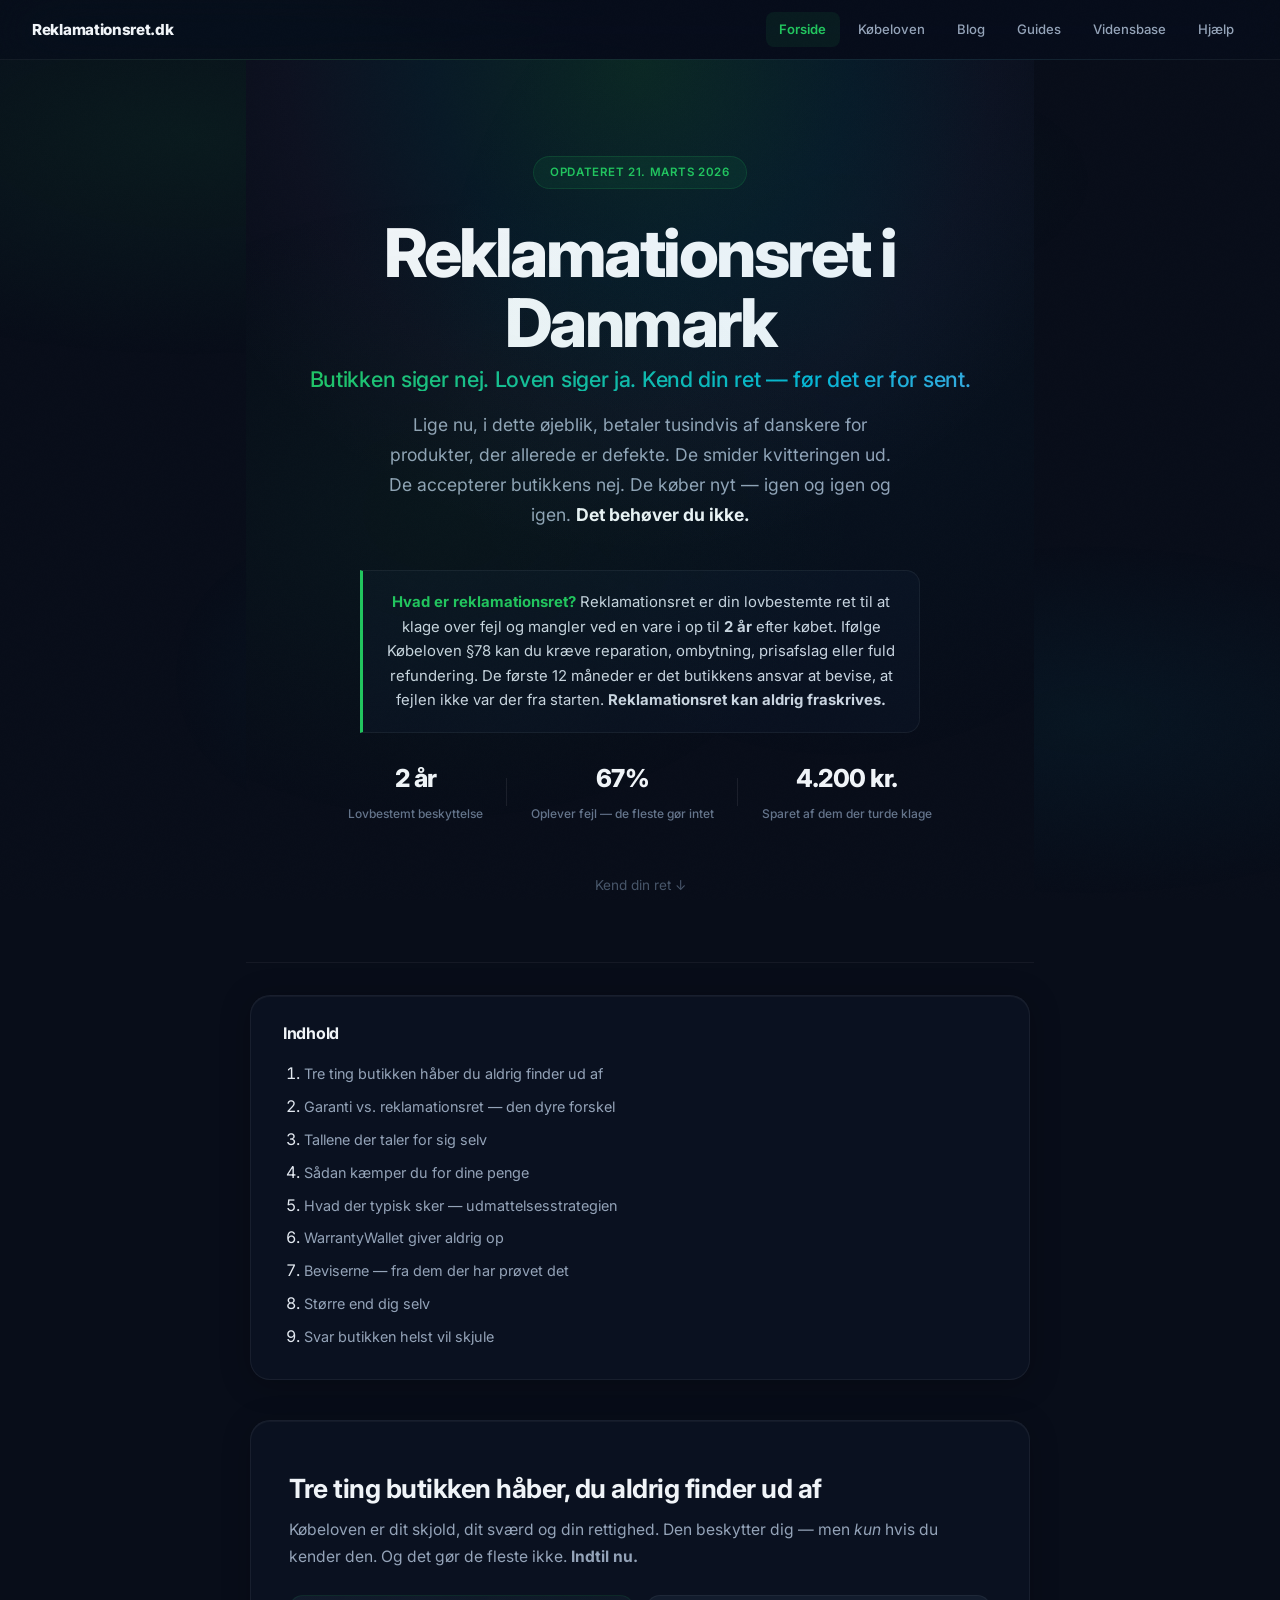
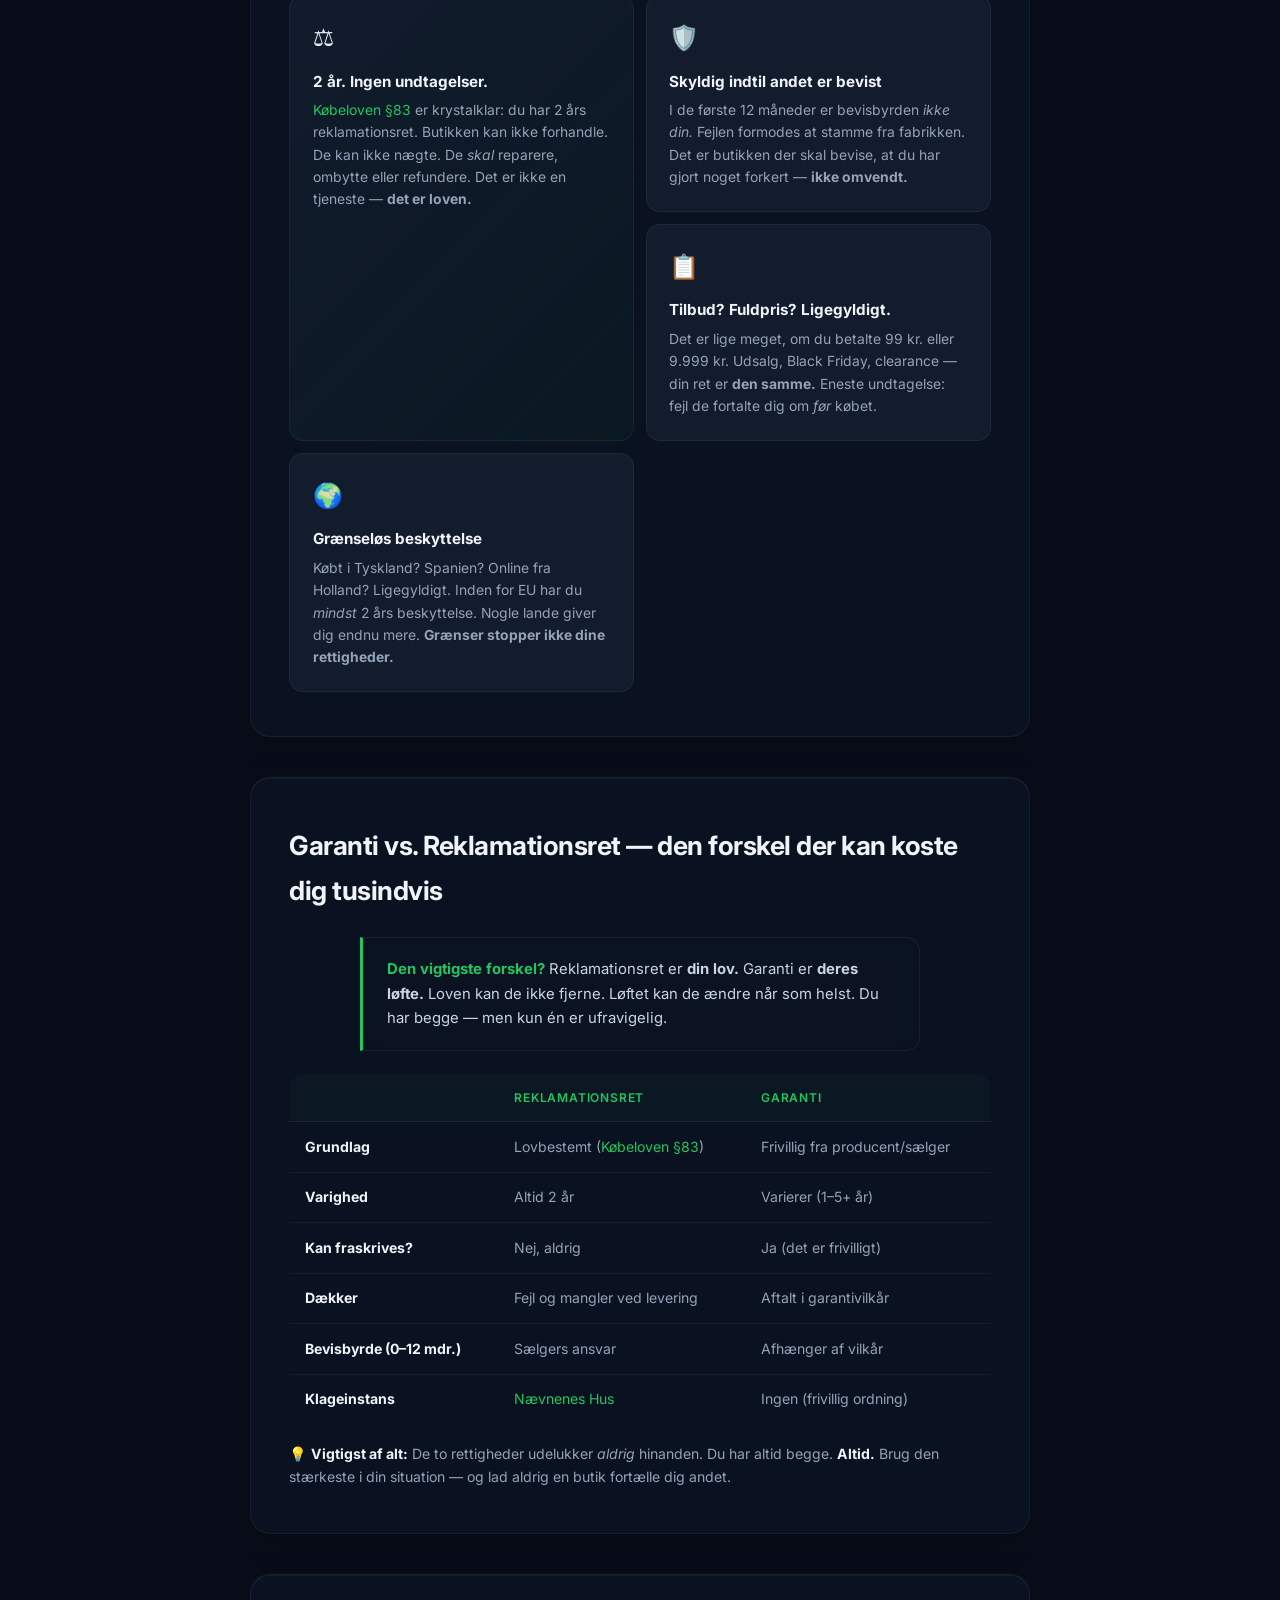
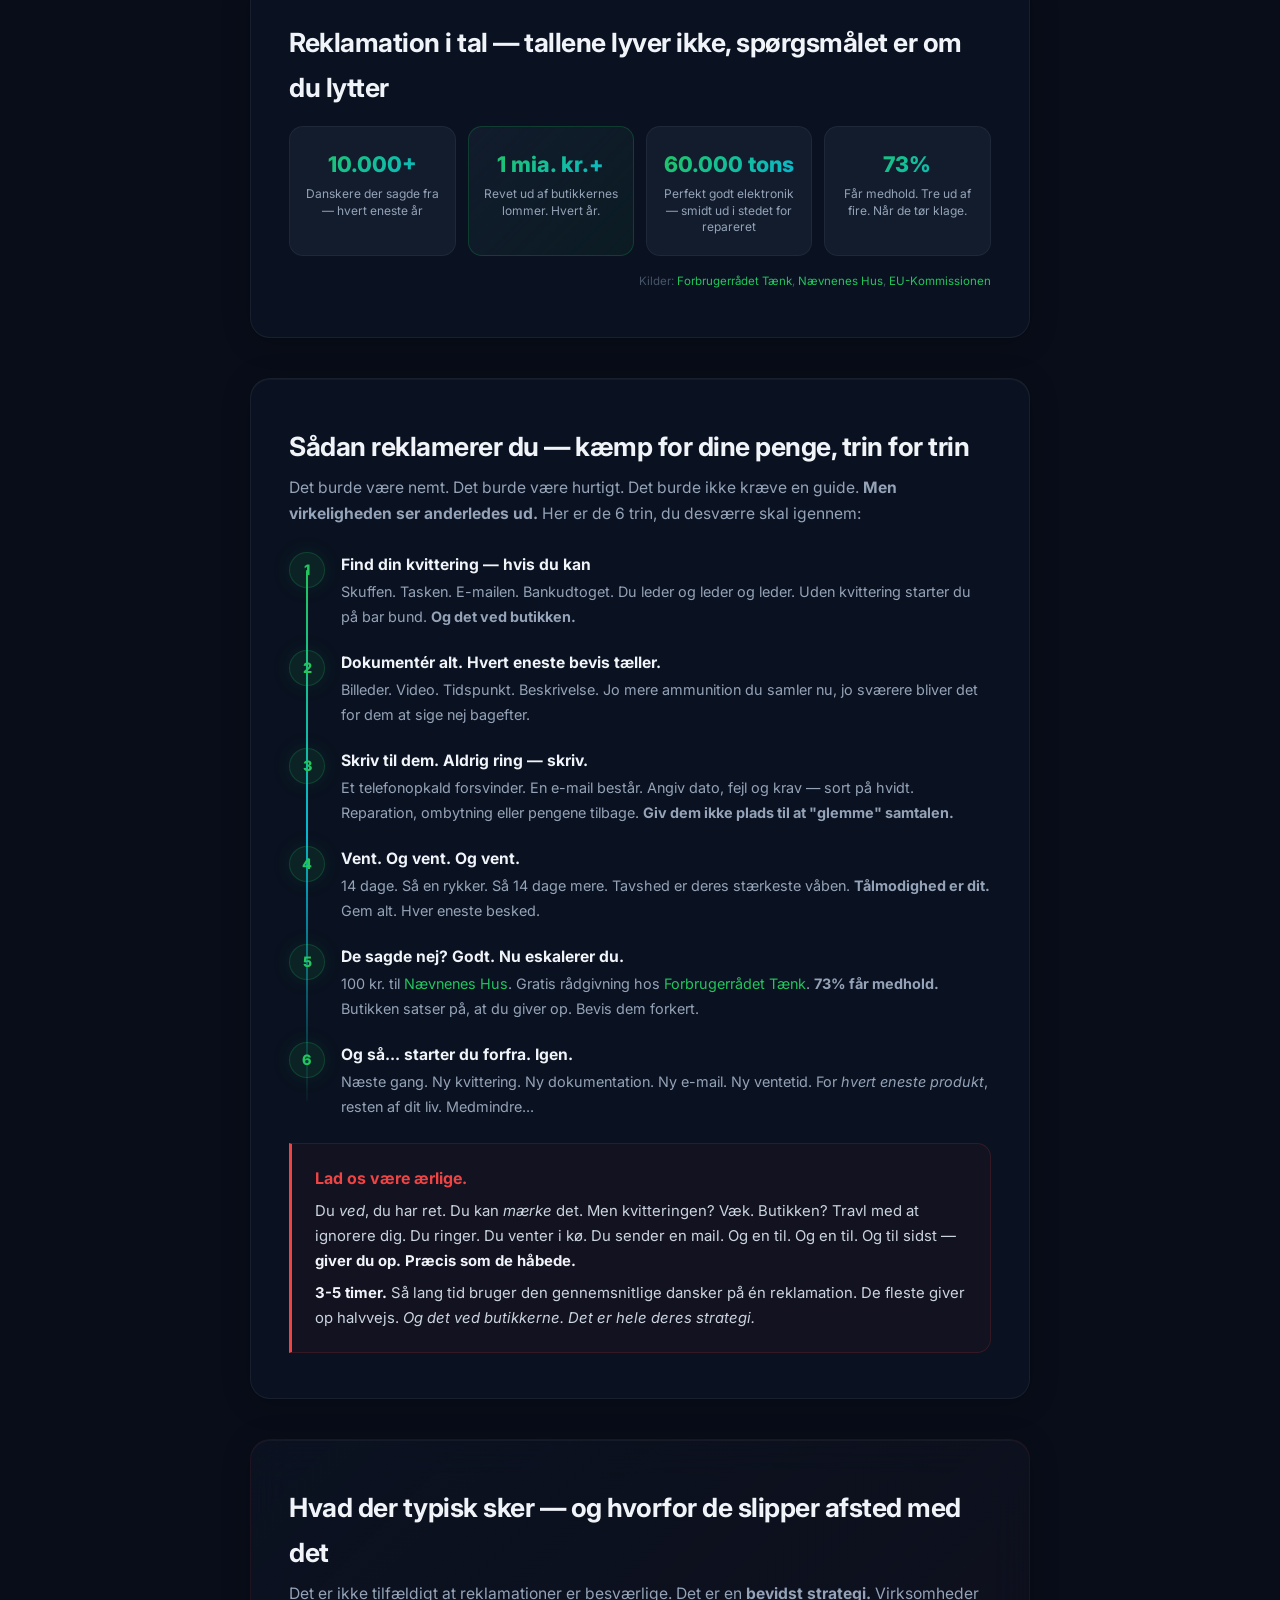
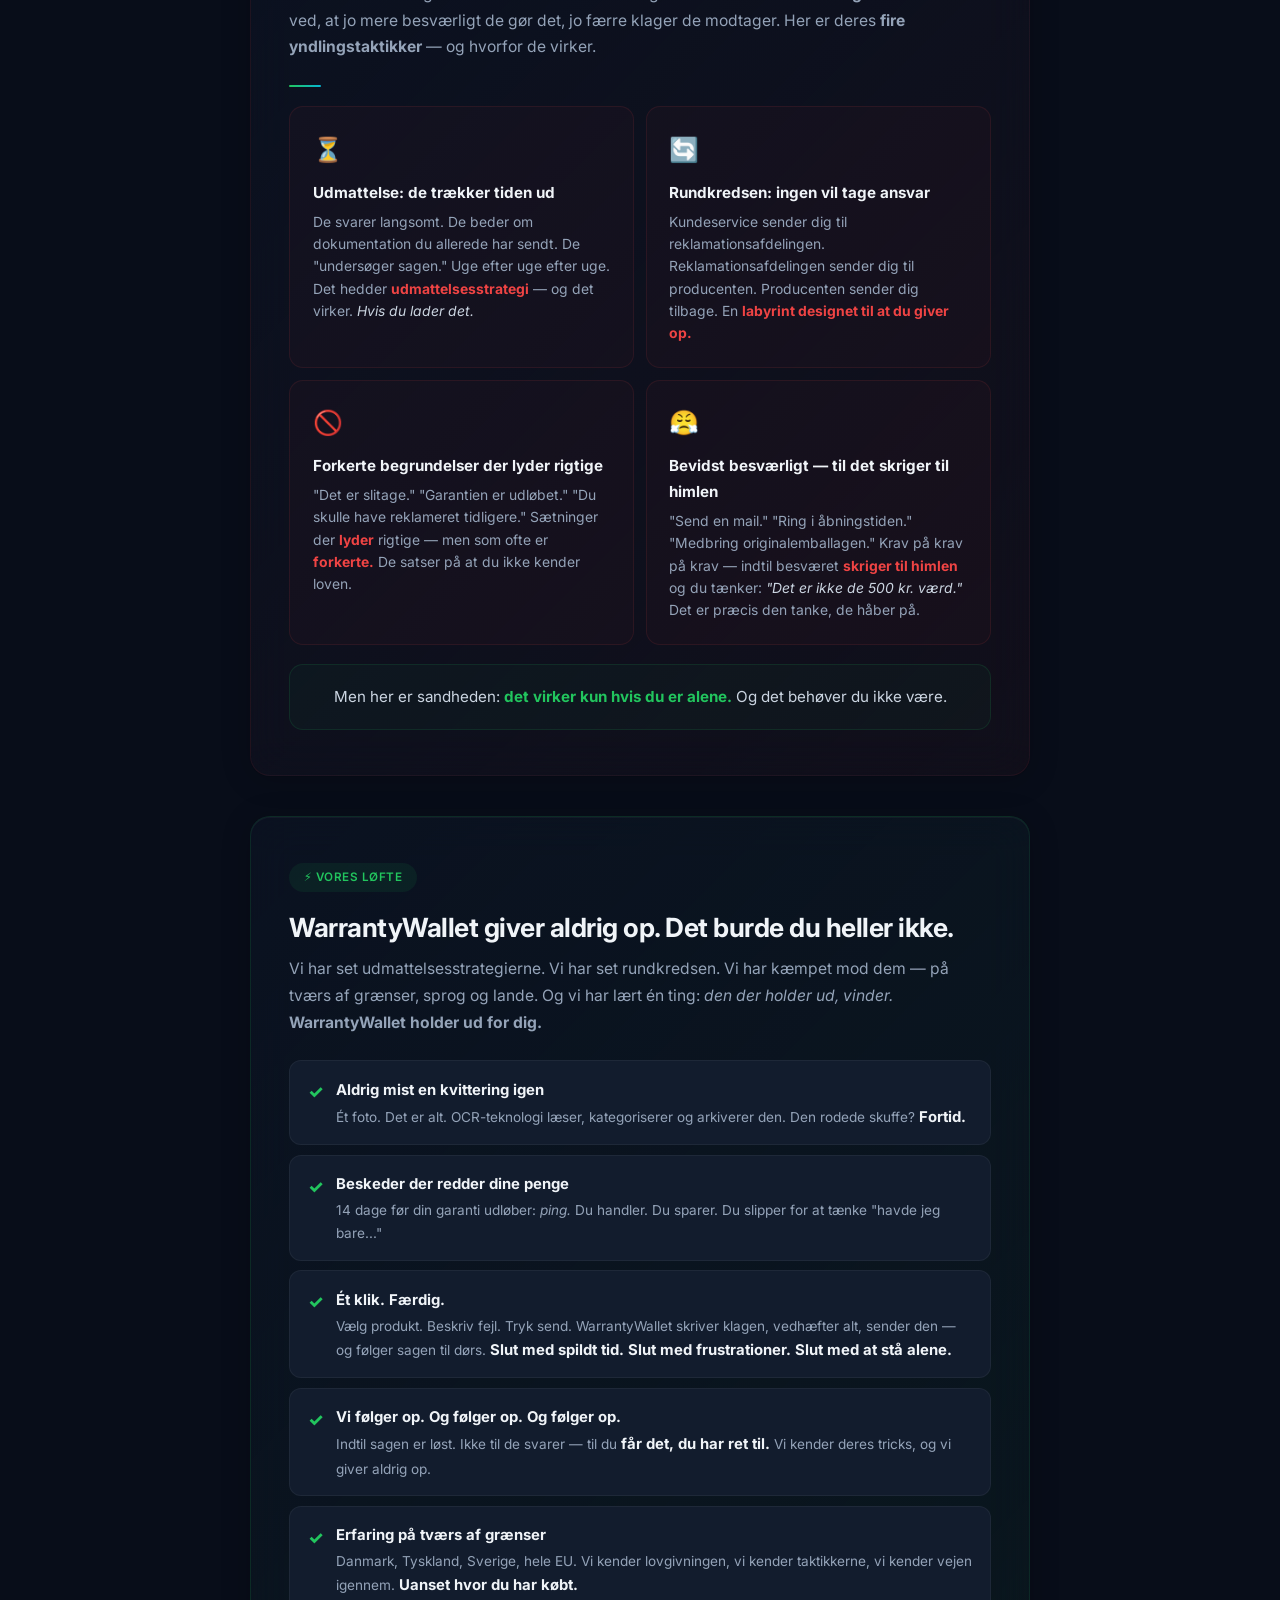
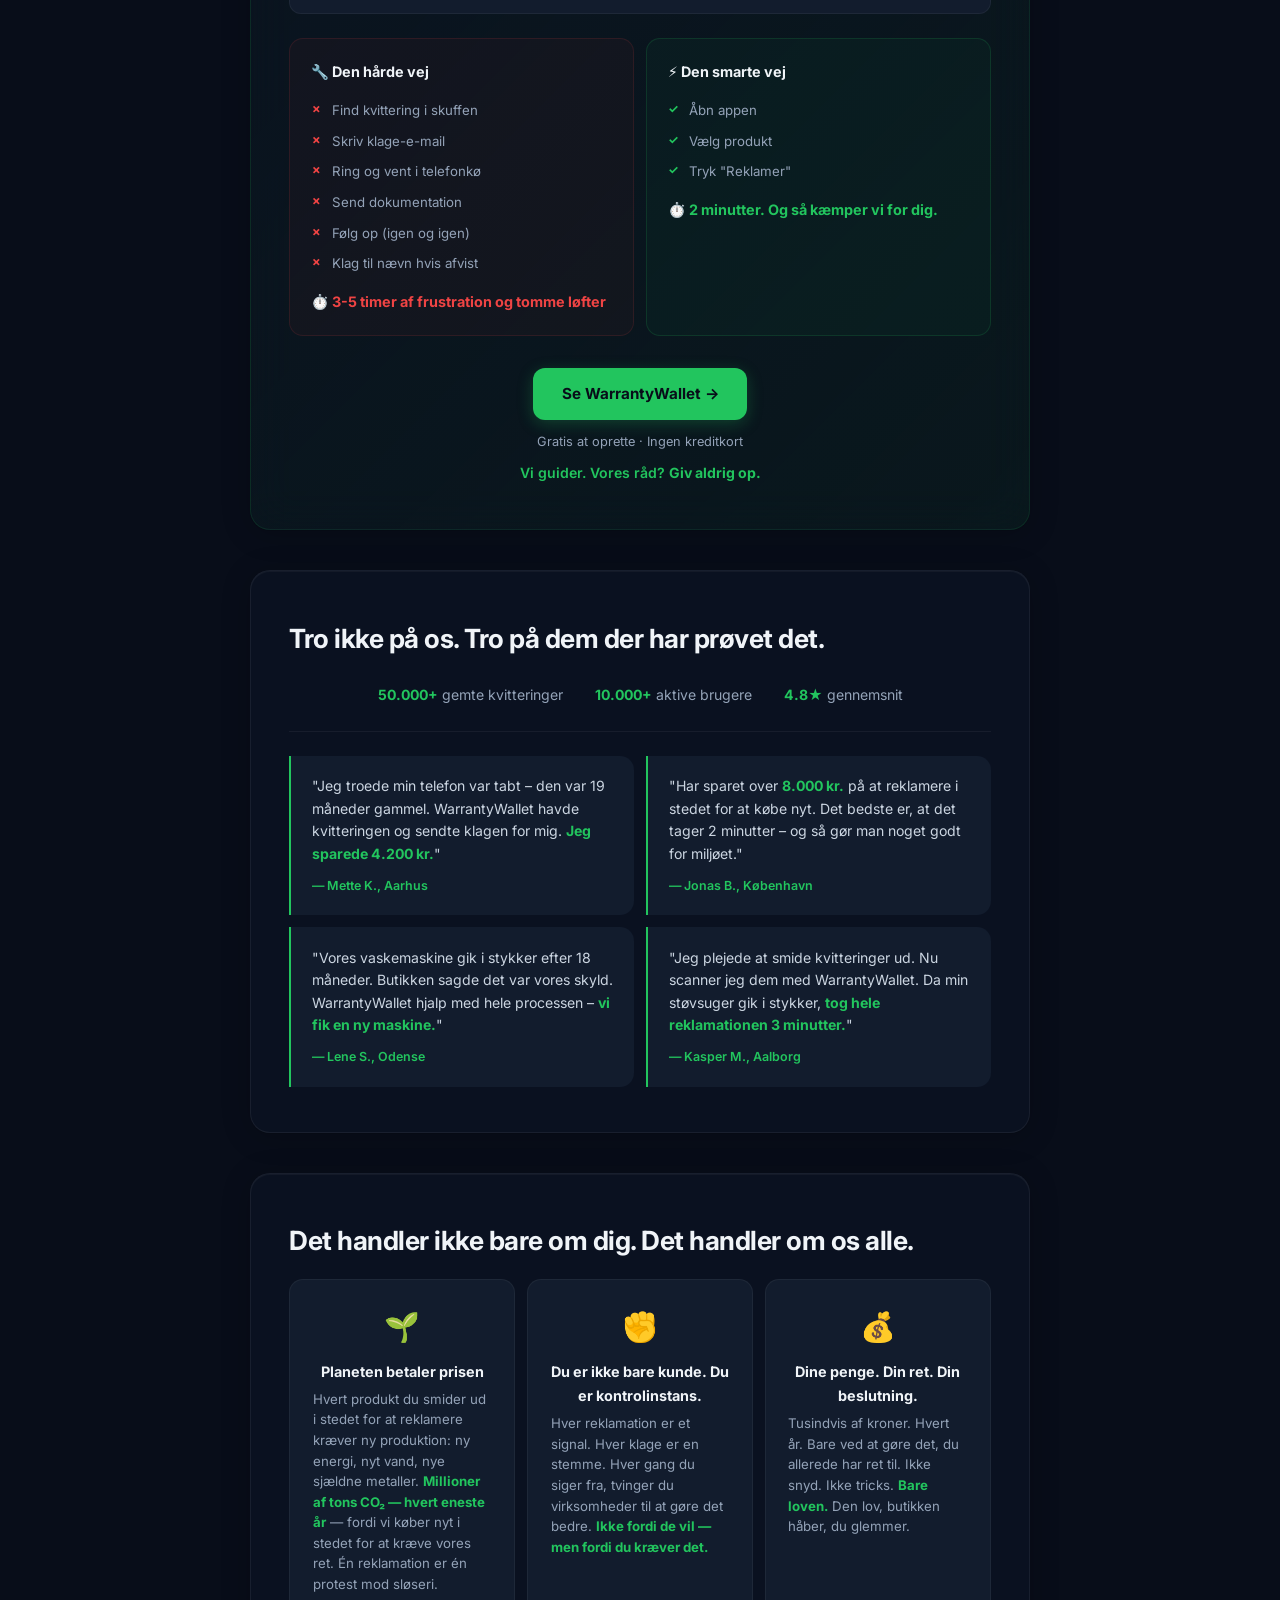
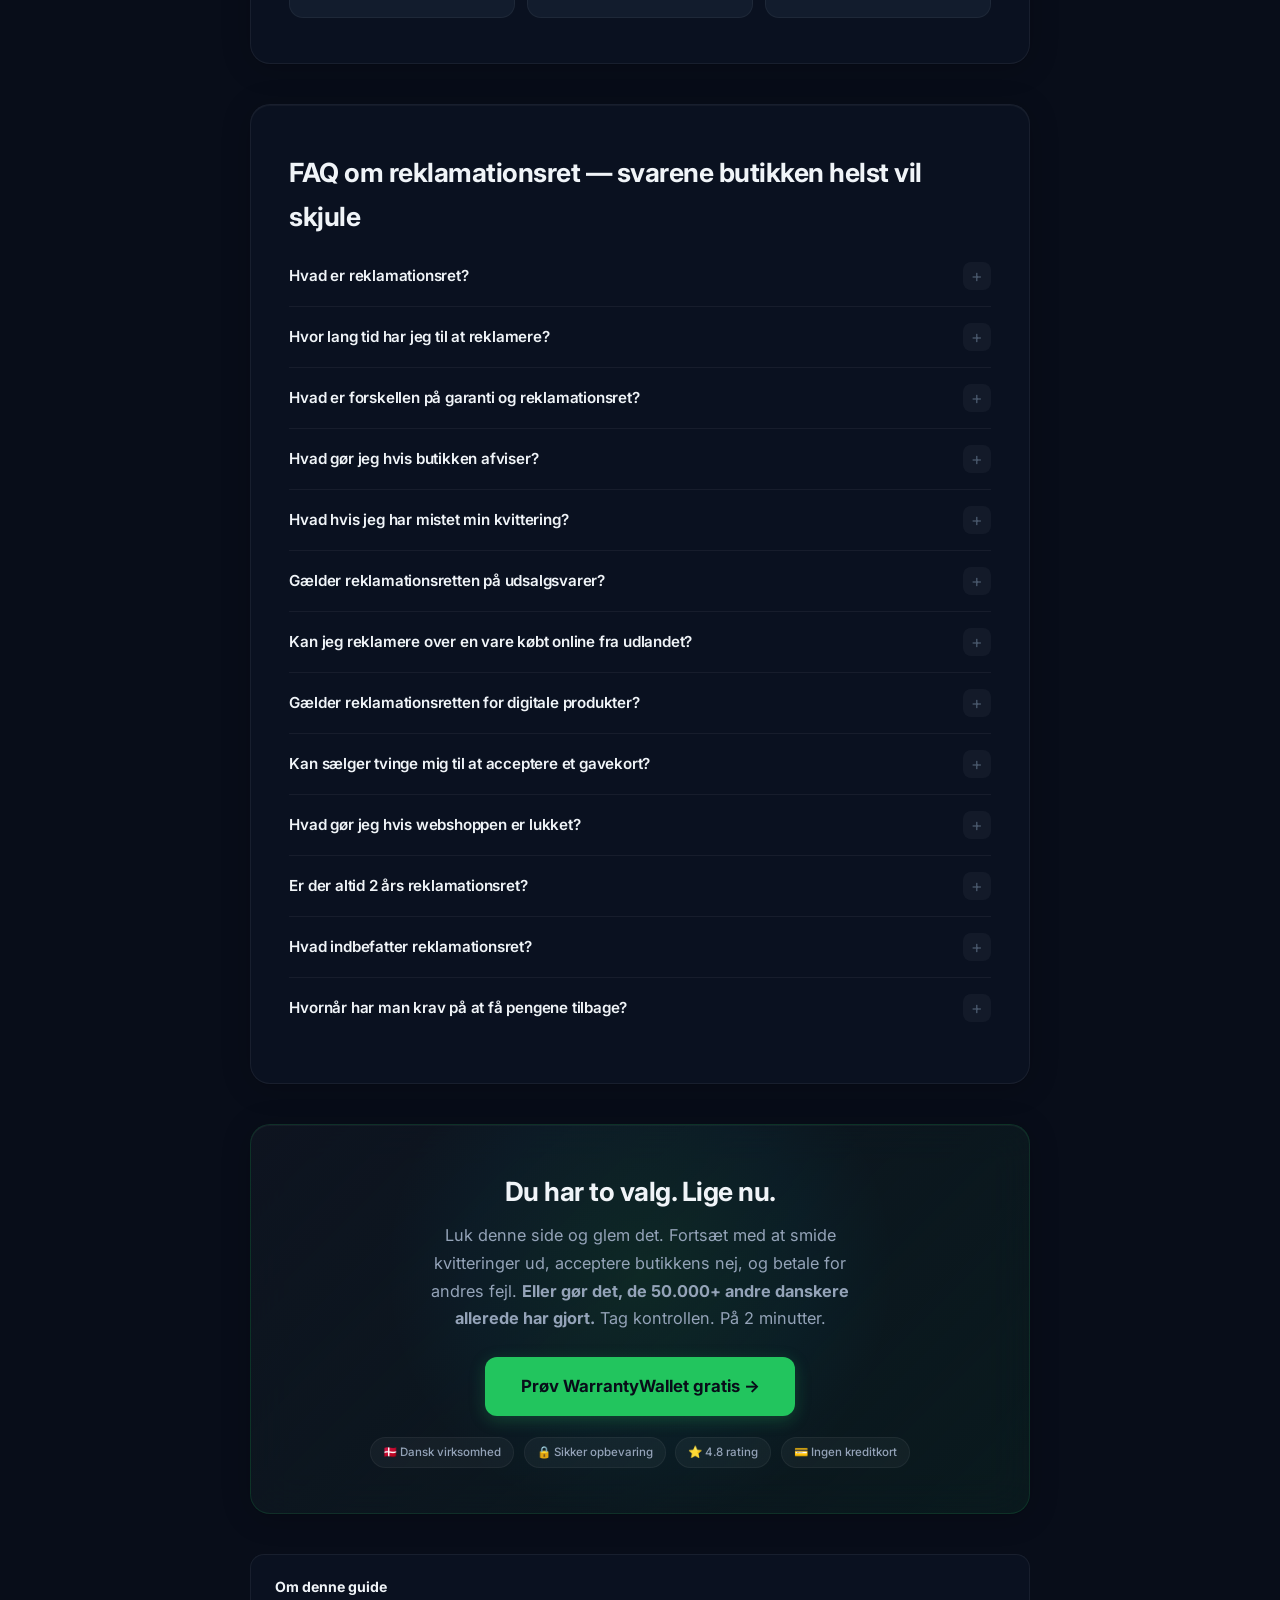
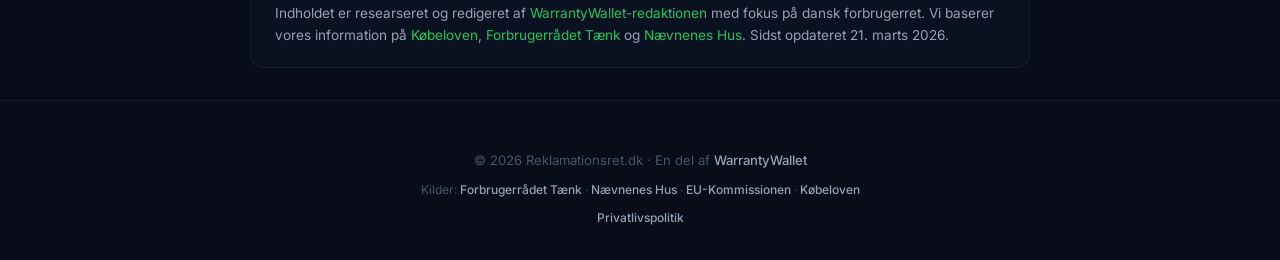
==== commit 063d9bff: "SEO: WebPage dateModified schema, nav anchor 'Reklamationsret', sitemap lastmod 2026-03-22" ====
--- a/index.html
+++ b/index.html
@@ -77,6 +77,23 @@
           "urlTemplate": "https://reklamationsret.dk/?q={search_term_string}"
         },
         "query-input": "required name=search_term_string"
+      }
+    }
+    </script>
+
+    <!-- WebPage Schema -->
+    <script type="application/ld+json">
+    {
+      "@context": "https://schema.org",
+      "@type": "WebPage",
+      "name": "Reklamationsret i Danmark – Din komplette guide",
+      "url": "https://reklamationsret.dk/",
+      "datePublished": "2026-01-01",
+      "dateModified": "2026-03-22",
+      "inLanguage": "da",
+      "isPartOf": {
+        "@type": "WebSite",
+        "url": "https://reklamationsret.dk/"
       }
     }
     </script>
